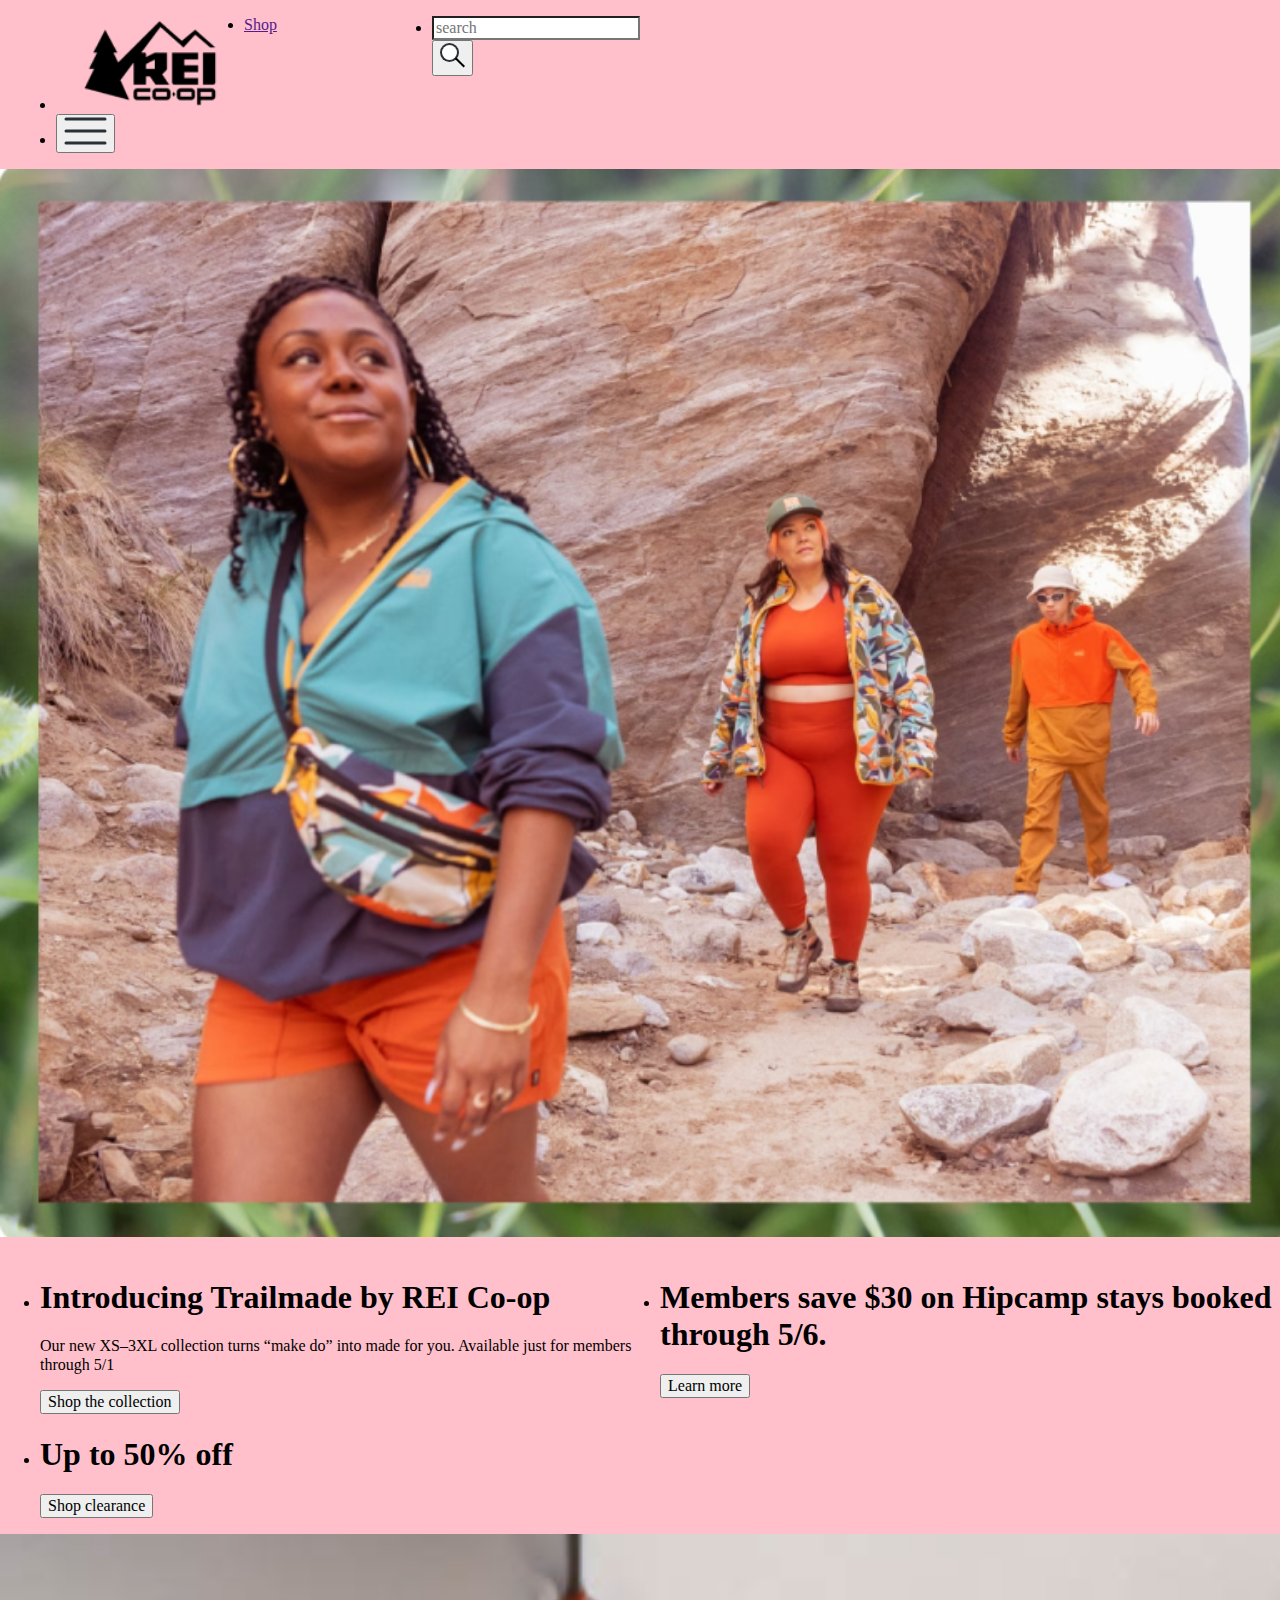
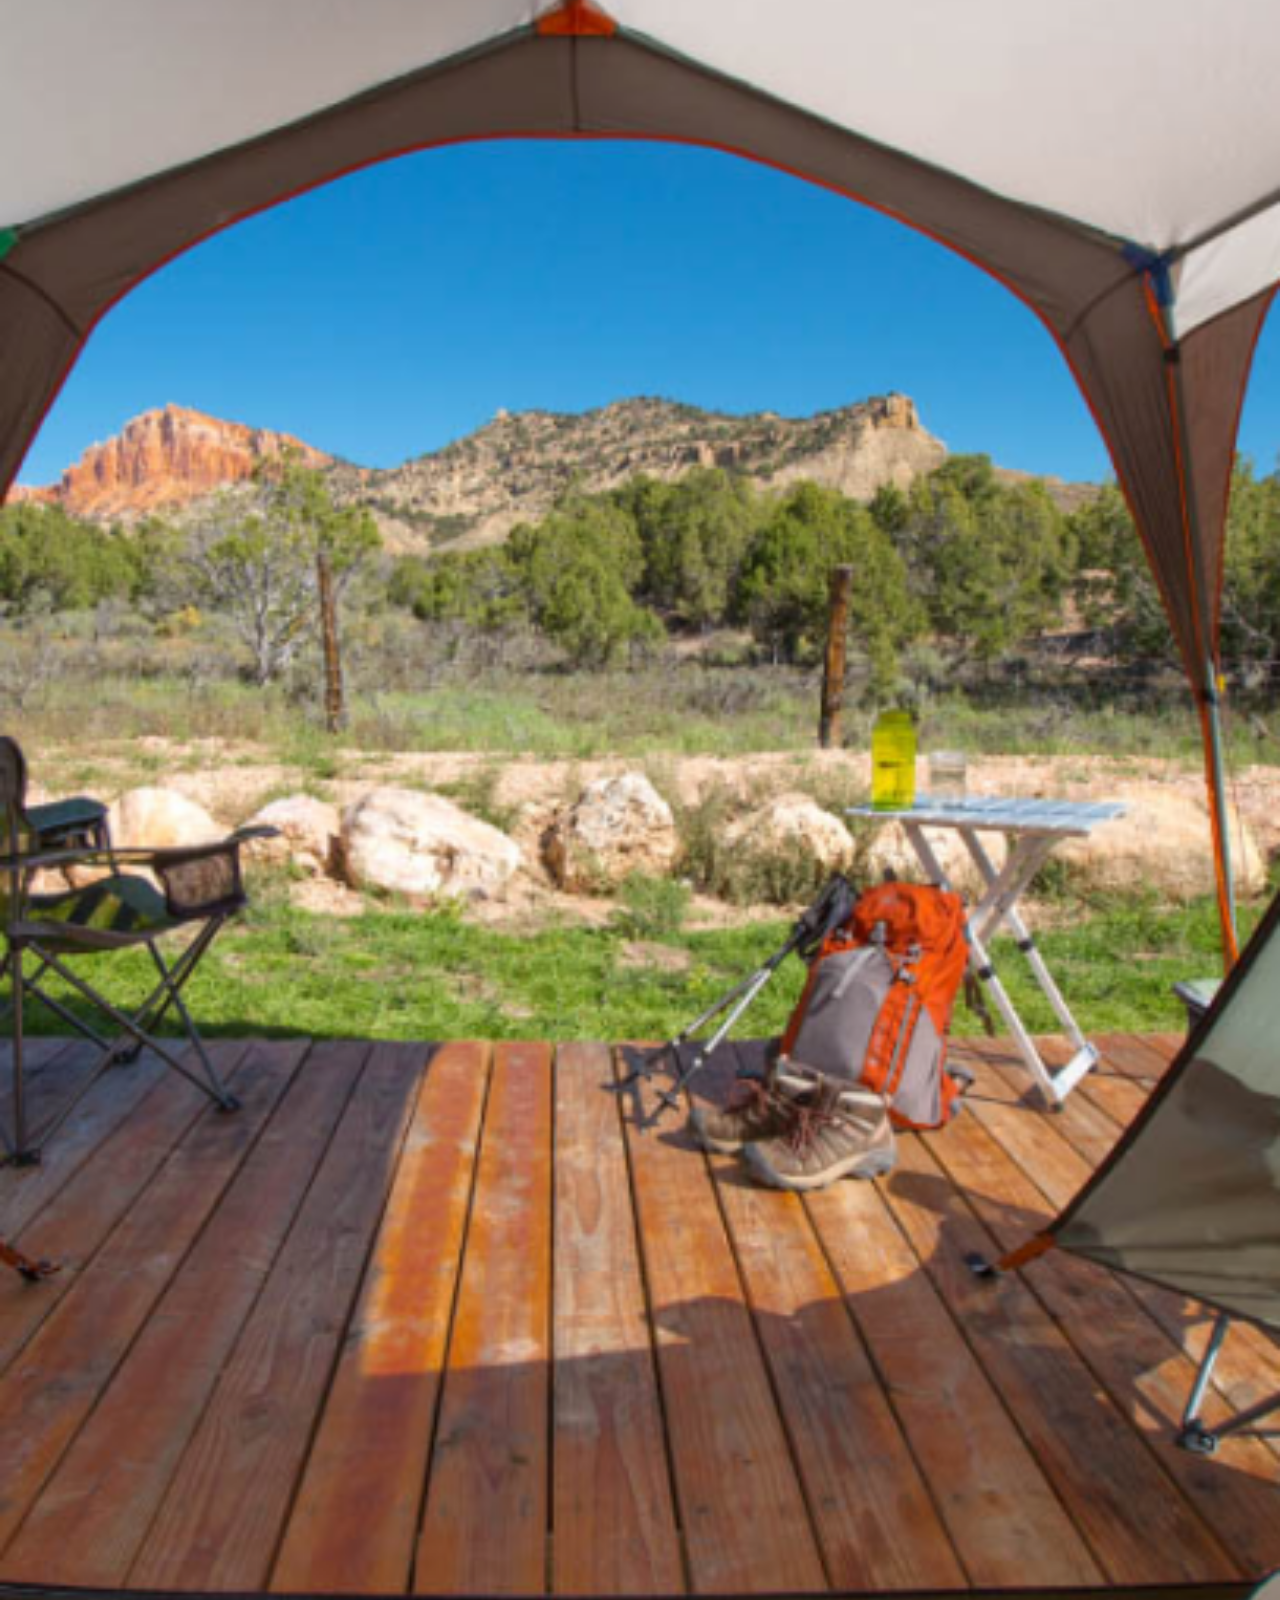
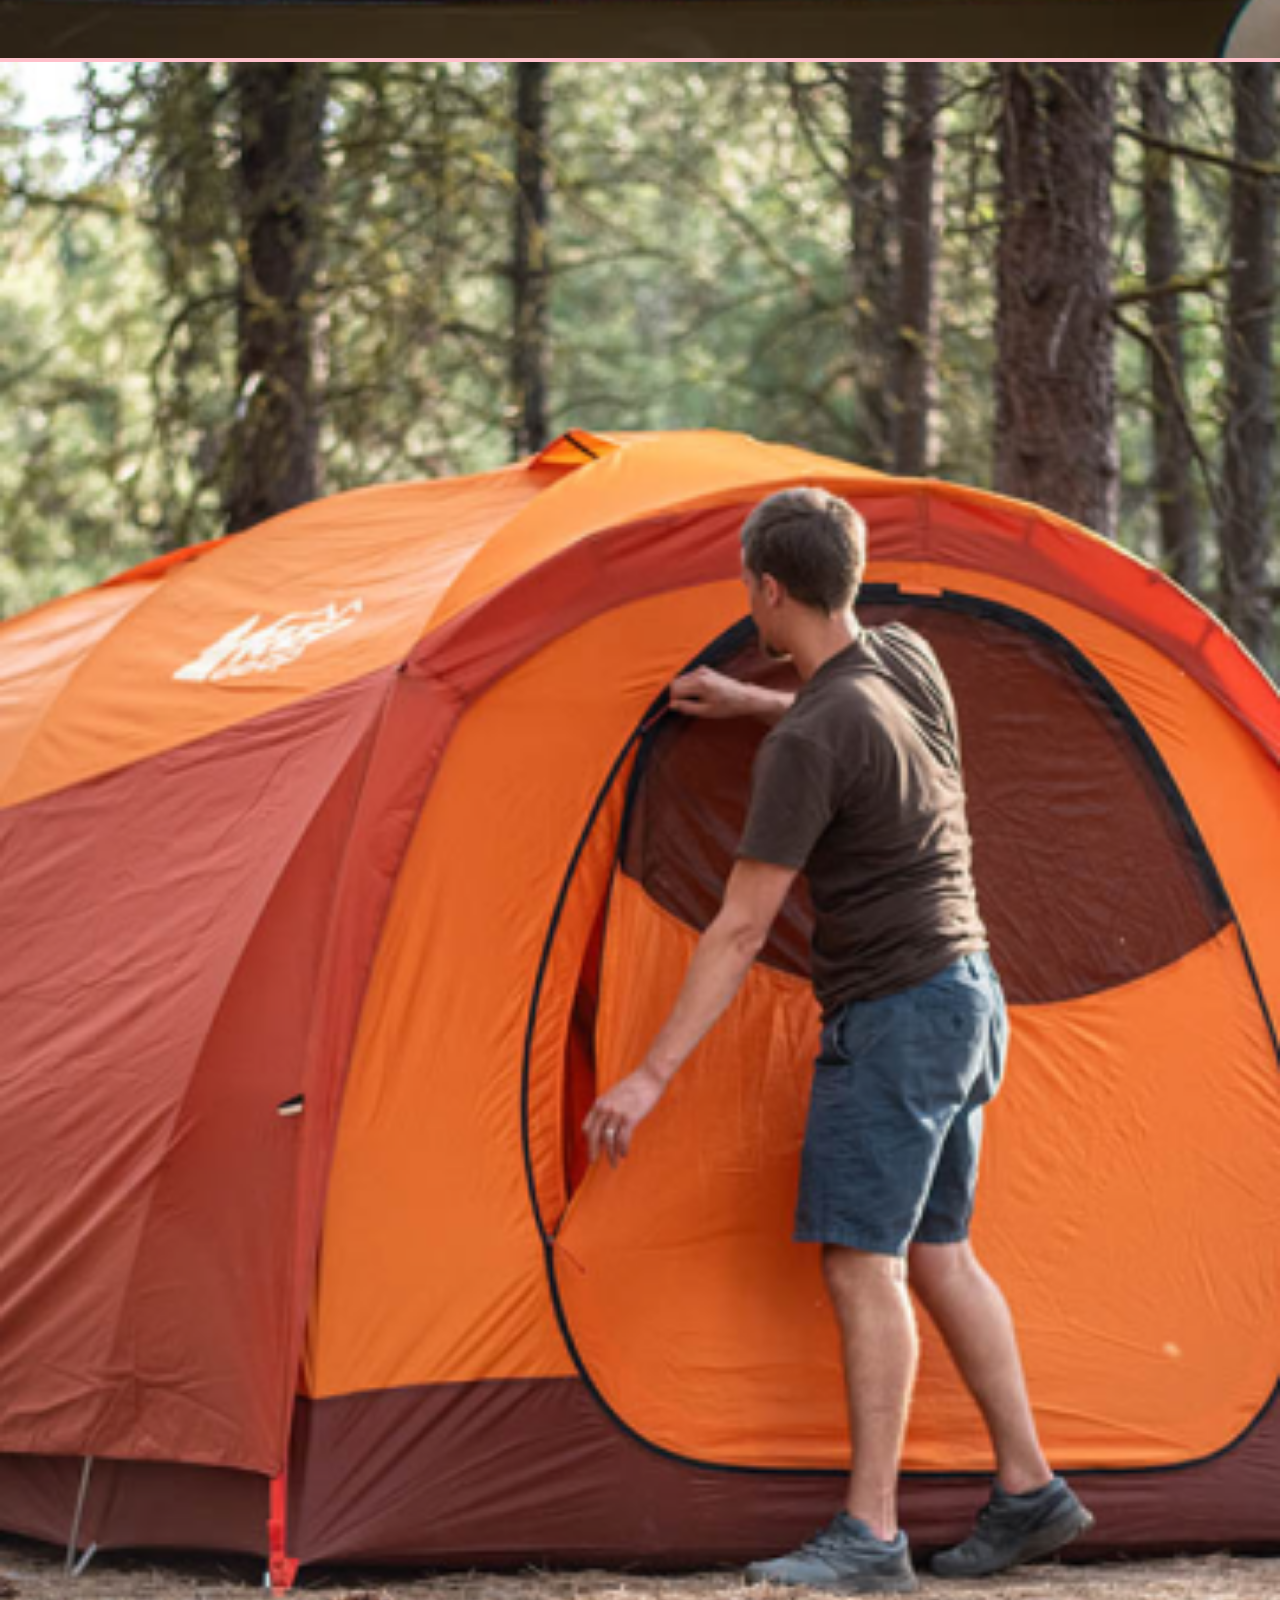
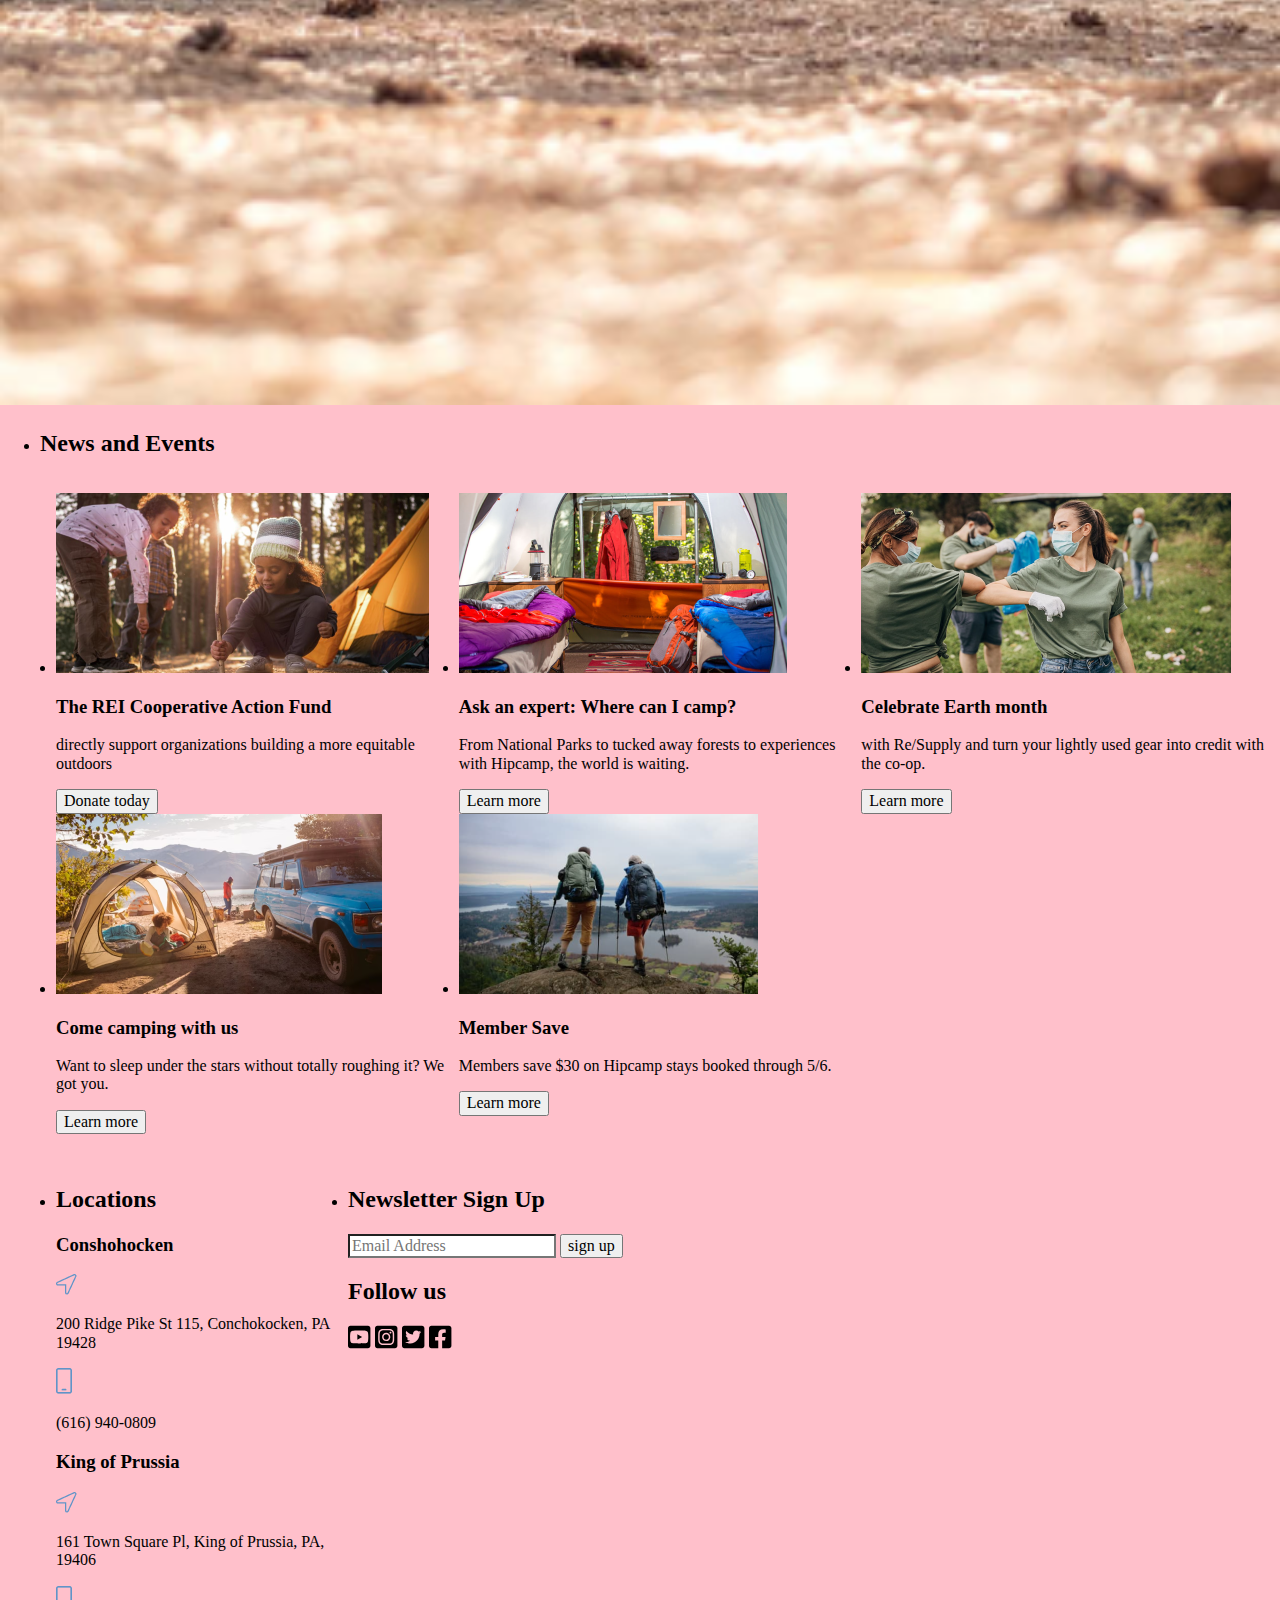
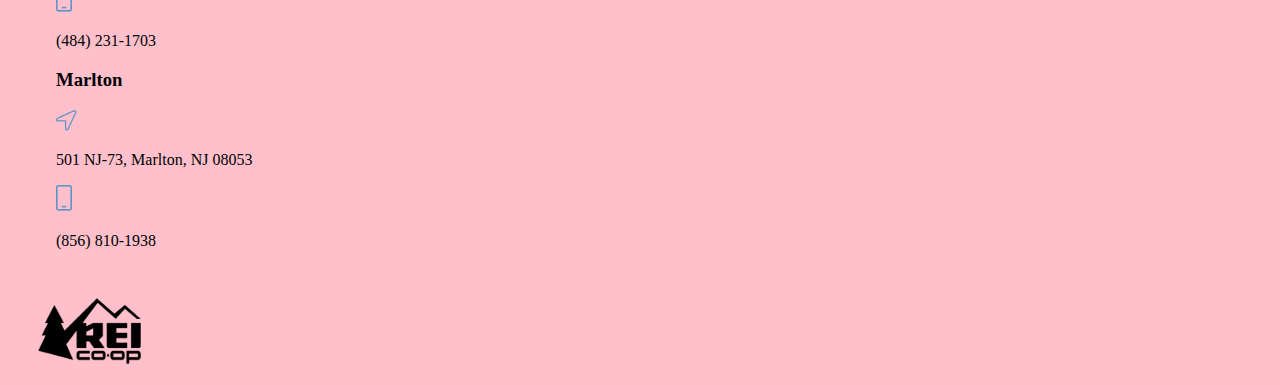
==== deploy/index.html @ c6b1ea65 "week 4" ====
<!doctype html>
<html lang="en">

  <head>
    <meta charset="UTF-8">
    <meta name="viewport" content="width=device-width, initial-scale=1.0">
    <meta http-equiv="X-UA-Compatible" content="ie=edge">
    <link rel="stylesheet" href="css/styles.css?ckcachebust=704600940">
    <title>REI</title>
  </head>

  <!--shop-->

  <body>
    <header class="shop container">
       <div class="content">
         <ul>
            <li>
              <img class="large-images" src="img/reilogo.png" alt="headerlogo">
            </li>
            <li>
              <a href=>Shop</a>
            </li>
            <li>
              <form action="#">
                <input type="text" placeholder="search">
                <button> <img src="img/search.svg" alt="reipic1"> </button>
              </form>
            </li>
            <li>
              <button><img class src="img/more.svg" alt="more"></button>
            </li>
          </ul>
        </div>
    </header>
    <!--image1-->
    <section>
      <div class="large-images">
       <img class="large-images" src="img/reipic1.png" alt="reipic1">
      </div>
    </section>
  </body>
 <!--Introducing-->

    <section class="introducing container">
      <div class="content">
        <ul>
          <li>
            <h1>Introducing Trailmade by REI Co-op</h1>
            <p>Our new XS–3XL collection turns “make do” into made for you. Available just for members through 5/1</p>
            <button>Shop the collection</button>
          </li>
          <li>
            <h1>Members save $30 on Hipcamp stays booked through 5/6.</h1>
            <button>Learn more</button>
          </li>
          <li>
            <h1>Up to 50% off</h1>
            <button>Shop clearance</button>
         </li>
        </ul>
      </div>
    </section>

    <section>
      <div>
        <img class="large-images" src="img/reipic2.png" alt="reipic2">
        <img class ="large-images" src="img/reipic3.png" alt="reipic3">
      </div>
    </section>

    <section>
        <ul>
          <li>
            <div>
              <h2>News and Events</h2>
            </div>
          </li>
        </ul>
    </section>
  </body>

<!--News and Events-->

<section class="news container">
  <div class="content">
      <ul>
        <li>
          <div>
            <img src="img/reipic5.png" alt="reipic5">
            <h3>The REI Cooperative Action Fund</h3>
            <p>directly support organizations building a more equitable outdoors</p>
            <button>Donate today</button>
          </div>
        </li>
        <li>
          <div>
            <img src="img/reipic6.png" alt="reipic6">
            <h3>Ask an expert: Where can I camp?</h3>
            <p>From National Parks to tucked away forests to experiences with Hipcamp, the world is waiting.</p>
           <button>Learn more</button>
          </div>
        </li>
        <li>
          <div>
            <img src="img/reipic7.png" alt="reipic7">
            <h3>Celebrate Earth month</h3>
            <p>with Re/Supply and turn your lightly used gear into credit with the co-op.</p>
            <button>Learn more</button>
         </div>
        </li>
        <li>
          <div>
           <img src="img/reipic8.png" alt="reipic8">
            <h3>Come camping with us</h3>
            <p>Want to sleep under the stars without totally roughing it? We got you.</p>
           <button>Learn more</button>
          </div>
        </li>
        <li>
          <div>
           <img src="img/reipic9.png" alt="reipic9">
            <h3>Member Save</h3>
            <p>Members save $30 on Hipcamp stays booked through 5/6.</p>
            <button>Learn more</button>
         </div>
        </li>
      </ul>
   </div>
</section>

<!--locations-->

<footer class="location container">
  <div class="content">
    <ul>
      <li>
        <h2>Locations</h2>
        <h3>Conshohocken</h3>
        <img src="img/arrow.png" alt="arrow">
        <p>200 Ridge Pike St 115, Conchokocken, PA 19428</p>
        <img src="img/phone.png" alt="phone">
        <p>(616) 940-0809</p>
        <h3>King of Prussia</h3>
        <img src="img/arrow.png" alt="arrow">
        <p>161 Town Square Pl, King of Prussia, PA, 19406</p>
       <img src="img/phone.png" alt="phone">
        <p>(484) 231-1703</p>
        <h3>Marlton</h3>
        <img src="img/arrow.png" alt="arrow">
        <p>501 NJ-73, Marlton, NJ 08053</p>
        <img src="img/phone.png" alt="phone">
        <p>(856) 810-1938</p>
      </li>
      <li>
       <h2>Newsletter Sign Up</h2>
        <form action="#"> 
        <input type="text" placeholder="Email Address">
        <button>sign up</button>
        <h2>Follow us</h2>
        <img src="img/youtube.svg" alt="youtube">
        <img src="img/insta.svg" alt="insta">
        <img src="img/twitter.svg" alt="twitter">
        <img src="img/facebook.svg" alt="facebook">
      </li>
    </ul>
  </div>
</footer>
<section class="container">
 <div class="content">
   <img src="img/reifooterlogo.svg" alt="reilogofooter">
  </div>
</section>
<section>
    <script src="js/scripts-min.js?ckcachebust=704600940"></script>
</section>
---- deploy/css/styles.css ----
/* =============
    Mixins
============= */
/* ---------------- Font Sizing ---------------- */
html {
  font-size: 100%;
}

/* ---------------- Media Queries ---------------- */
/* =============
    Variables
============= */
/*! normalize.css v8.0.1 | MIT License | github.com/necolas/normalize.css */
/* Document
   ========================================================================== */
/**
 * 1. Correct the line height in all browsers.
 * 2. Prevent adjustments of font size after orientation changes in iOS.
 */
html {
  line-height: 1.15; /* 1 */
  -webkit-text-size-adjust: 100%; /* 2 */
}

/* Sections
   ========================================================================== */
/**
 * Remove the margin in all browsers.
 */
body {
  margin: 0;
}

/**
 * Render the `main` element consistently in IE.
 */
main {
  display: block;
}

/**
 * Correct the font size and margin on `h1` elements within `section` and
 * `article` contexts in Chrome, Firefox, and Safari.
 */
h1 {
  font-size: 2em;
  margin: 0.67em 0;
}

/* Grouping content
   ========================================================================== */
/**
 * 1. Add the correct box sizing in Firefox.
 * 2. Show the overflow in Edge and IE.
 */
hr {
  box-sizing: content-box; /* 1 */
  height: 0; /* 1 */
  overflow: visible; /* 2 */
}

/**
 * 1. Correct the inheritance and scaling of font size in all browsers.
 * 2. Correct the odd `em` font sizing in all browsers.
 */
pre {
  font-family: monospace, monospace; /* 1 */
  font-size: 1em; /* 2 */
}

/* Text-level semantics
   ========================================================================== */
/**
 * Remove the gray background on active links in IE 10.
 */
a {
  background-color: transparent;
}

/**
 * 1. Remove the bottom border in Chrome 57-
 * 2. Add the correct text decoration in Chrome, Edge, IE, Opera, and Safari.
 */
abbr[title] {
  border-bottom: none; /* 1 */
  text-decoration: underline; /* 2 */
  text-decoration: underline dotted; /* 2 */
}

/**
 * Add the correct font weight in Chrome, Edge, and Safari.
 */
b,
strong {
  font-weight: bolder;
}

/**
 * 1. Correct the inheritance and scaling of font size in all browsers.
 * 2. Correct the odd `em` font sizing in all browsers.
 */
code,
kbd,
samp {
  font-family: monospace, monospace; /* 1 */
  font-size: 1em; /* 2 */
}

/**
 * Add the correct font size in all browsers.
 */
small {
  font-size: 80%;
}

/**
 * Prevent `sub` and `sup` elements from affecting the line height in
 * all browsers.
 */
sub,
sup {
  font-size: 75%;
  line-height: 0;
  position: relative;
  vertical-align: baseline;
}

sub {
  bottom: -0.25em;
}

sup {
  top: -0.5em;
}

/* Embedded content
   ========================================================================== */
/**
 * Remove the border on images inside links in IE 10.
 */
img {
  border-style: none;
}

/* Forms
   ========================================================================== */
/**
 * 1. Change the font styles in all browsers.
 * 2. Remove the margin in Firefox and Safari.
 */
button,
input,
optgroup,
select,
textarea {
  font-family: inherit; /* 1 */
  font-size: 100%; /* 1 */
  line-height: 1.15; /* 1 */
  margin: 0; /* 2 */
}

/**
 * Show the overflow in IE.
 * 1. Show the overflow in Edge.
 */
button,
input { /* 1 */
  overflow: visible;
}

/**
 * Remove the inheritance of text transform in Edge, Firefox, and IE.
 * 1. Remove the inheritance of text transform in Firefox.
 */
button,
select { /* 1 */
  text-transform: none;
}

/**
 * Correct the inability to style clickable types in iOS and Safari.
 */
button,
[type=button],
[type=reset],
[type=submit] {
  -webkit-appearance: button;
}

/**
 * Remove the inner border and padding in Firefox.
 */
button::-moz-focus-inner,
[type=button]::-moz-focus-inner,
[type=reset]::-moz-focus-inner,
[type=submit]::-moz-focus-inner {
  border-style: none;
  padding: 0;
}

/**
 * Restore the focus styles unset by the previous rule.
 */
button:-moz-focusring,
[type=button]:-moz-focusring,
[type=reset]:-moz-focusring,
[type=submit]:-moz-focusring {
  outline: 1px dotted ButtonText;
}

/**
 * Correct the padding in Firefox.
 */
fieldset {
  padding: 0.35em 0.75em 0.625em;
}

/**
 * 1. Correct the text wrapping in Edge and IE.
 * 2. Correct the color inheritance from `fieldset` elements in IE.
 * 3. Remove the padding so developers are not caught out when they zero out
 *    `fieldset` elements in all browsers.
 */
legend {
  box-sizing: border-box; /* 1 */
  color: inherit; /* 2 */
  display: table; /* 1 */
  max-width: 100%; /* 1 */
  padding: 0; /* 3 */
  white-space: normal; /* 1 */
}

/**
 * Add the correct vertical alignment in Chrome, Firefox, and Opera.
 */
progress {
  vertical-align: baseline;
}

/**
 * Remove the default vertical scrollbar in IE 10+.
 */
textarea {
  overflow: auto;
}

/**
 * 1. Add the correct box sizing in IE 10.
 * 2. Remove the padding in IE 10.
 */
[type=checkbox],
[type=radio] {
  box-sizing: border-box; /* 1 */
  padding: 0; /* 2 */
}

/**
 * Correct the cursor style of increment and decrement buttons in Chrome.
 */
[type=number]::-webkit-inner-spin-button,
[type=number]::-webkit-outer-spin-button {
  height: auto;
}

/**
 * 1. Correct the odd appearance in Chrome and Safari.
 * 2. Correct the outline style in Safari.
 */
[type=search] {
  -webkit-appearance: textfield; /* 1 */
  outline-offset: -2px; /* 2 */
}

/**
 * Remove the inner padding in Chrome and Safari on macOS.
 */
[type=search]::-webkit-search-decoration {
  -webkit-appearance: none;
}

/**
 * 1. Correct the inability to style clickable types in iOS and Safari.
 * 2. Change font properties to `inherit` in Safari.
 */
::-webkit-file-upload-button {
  -webkit-appearance: button; /* 1 */
  font: inherit; /* 2 */
}

/* Interactive
   ========================================================================== */
/*
 * Add the correct display in Edge, IE 10+, and Firefox.
 */
details {
  display: block;
}

/*
 * Add the correct display in all browsers.
 */
summary {
  display: list-item;
}

/* Misc
   ========================================================================== */
/**
 * Add the correct display in IE 10+.
 */
template {
  display: none;
}

/**
 * Add the correct display in IE 10.
 */
[hidden] {
  display: none;
}

/* =============
    Base
============= */
.large-images {
  width: 100%;
}

.container {
  display: grid;
  grid-template-columns: 16px auto 16px;
  grid-template-areas: ". content .";
}

.content {
  grid-area: content;
}

body {
  background-color: aqua;
}
@media (min-width: 768px) {
  body {
    background-color: greenyellow;
  }
}

@media (min-width: 576px) {
  body {
    background-color: lime;
  }
}
@media (min-width: 992px) {
  body {
    background-color: orange;
  }
}
@media (min-width: 1200px) {
  body {
    background-color: pink;
  }
}
/* =============
    Typography
============= */
/* =============
    Buttons
============= */
/* =============
    Forms
============= */
[type=text], [type=password], [type=date], [type=datetime], [type=datetime-local], [type=month], [type=week], [type=email], [type=number], [type=search], [type=tel], [type=time], [type=url], [type=color], textarea {
  box-shadow: none;
}

[type=text]:focus, [type=password]:focus, [type=date]:focus, [type=datetime]:focus, [type=datetime-local]:focus, [type=month]:focus, [type=week]:focus, [type=email]:focus, [type=number]:focus, [type=search]:focus, [type=tel]:focus, [type=time]:focus, [type=url]:focus, [type=color]:focus, textarea:focus {
  box-shadow: none;
}

input[type=text],
input[type=email],
input[type=password],
textarea {
  -webkit-appearance: none;
}

/* =============
    Navigation
============= */
/* =============
    Header
============= */
header .content {
  display: grid;
  grid-template-columns: 1fr 1fr;
}

/* =============
    Footer
============= */
footer .content {
  display: grid;
  grid-template-columns: 1fr 1fr;
  grid-template-areas: 1fr;
}
@media (min-width: 768px) {
  footer .content {
    grid-template-columns: 1fr 1fr;
  }
}
footer .content .arrow {
  grid-area: arrow;
}
footer .content .phone {
  grid-area: phone;
}
footer .content .arrow2 {
  grid-area: arrow2;
}
footer .content .phone2 {
  grid-area: phone2;
}
footer .content .arrow3 {
  grid-area: arrow3;
}
footer .content .phone3 {
  grid-area: phone3;
}

/* =============
    Typography
============= */
@media (min-width: 768px) {
  .location ul {
    display: grid;
    grid-template-columns: 1fr 1fr;
  }
}

/* =============
    Typography
============= */
@media (min-width: 768px) {
  .news.container ul {
    display: grid;
    grid-template-columns: 1fr 1fr;
  }
}
@media (min-width: 992px) {
  .news.container ul {
    display: grid;
    grid-template-columns: 1fr 1fr 1fr;
  }
}

/* =============
    Base
============= */
.large-images {
  width: 100%;
}

.container {
  display: grid;
  grid-template-columns: 16px auto 16px;
  grid-template-areas: ". content .";
}

.content {
  grid-area: content;
}

@media (min-width: 576px) {
  .shop.container ul {
    display: grid;
    grid-template-columns: 1fr 1fr 1fr;
  }
}
@media (min-width: 768px) {
  .shop.container ul {
    display: grid;
    grid-template-columns: 1fr 1fr 1fr;
  }
}
@media (min-width: 992px) {
  .shop.container ul {
    display: grid;
    grid-template-columns: 1fr 1fr 1fr;
  }
}

/* =============
    Typography
============= */
@media (min-width: 768px) {
  .introducing.container ul {
    display: grid;
    grid-template-columns: 1fr 1fr;
  }
}
@media (min-width: 768px) {
  .introducing.container {
    display: grid;
    grid-template-columns: 10% auto 10%;
    grid-template-areas: ". content .";
  }
}
@media (min-width: 1200px) {
  .introducing.container {
    grid-template-columns: repeat(6, 1fr);
    grid-template-areas: "p1 p1 p1 p2 p2 p3";
  }
}
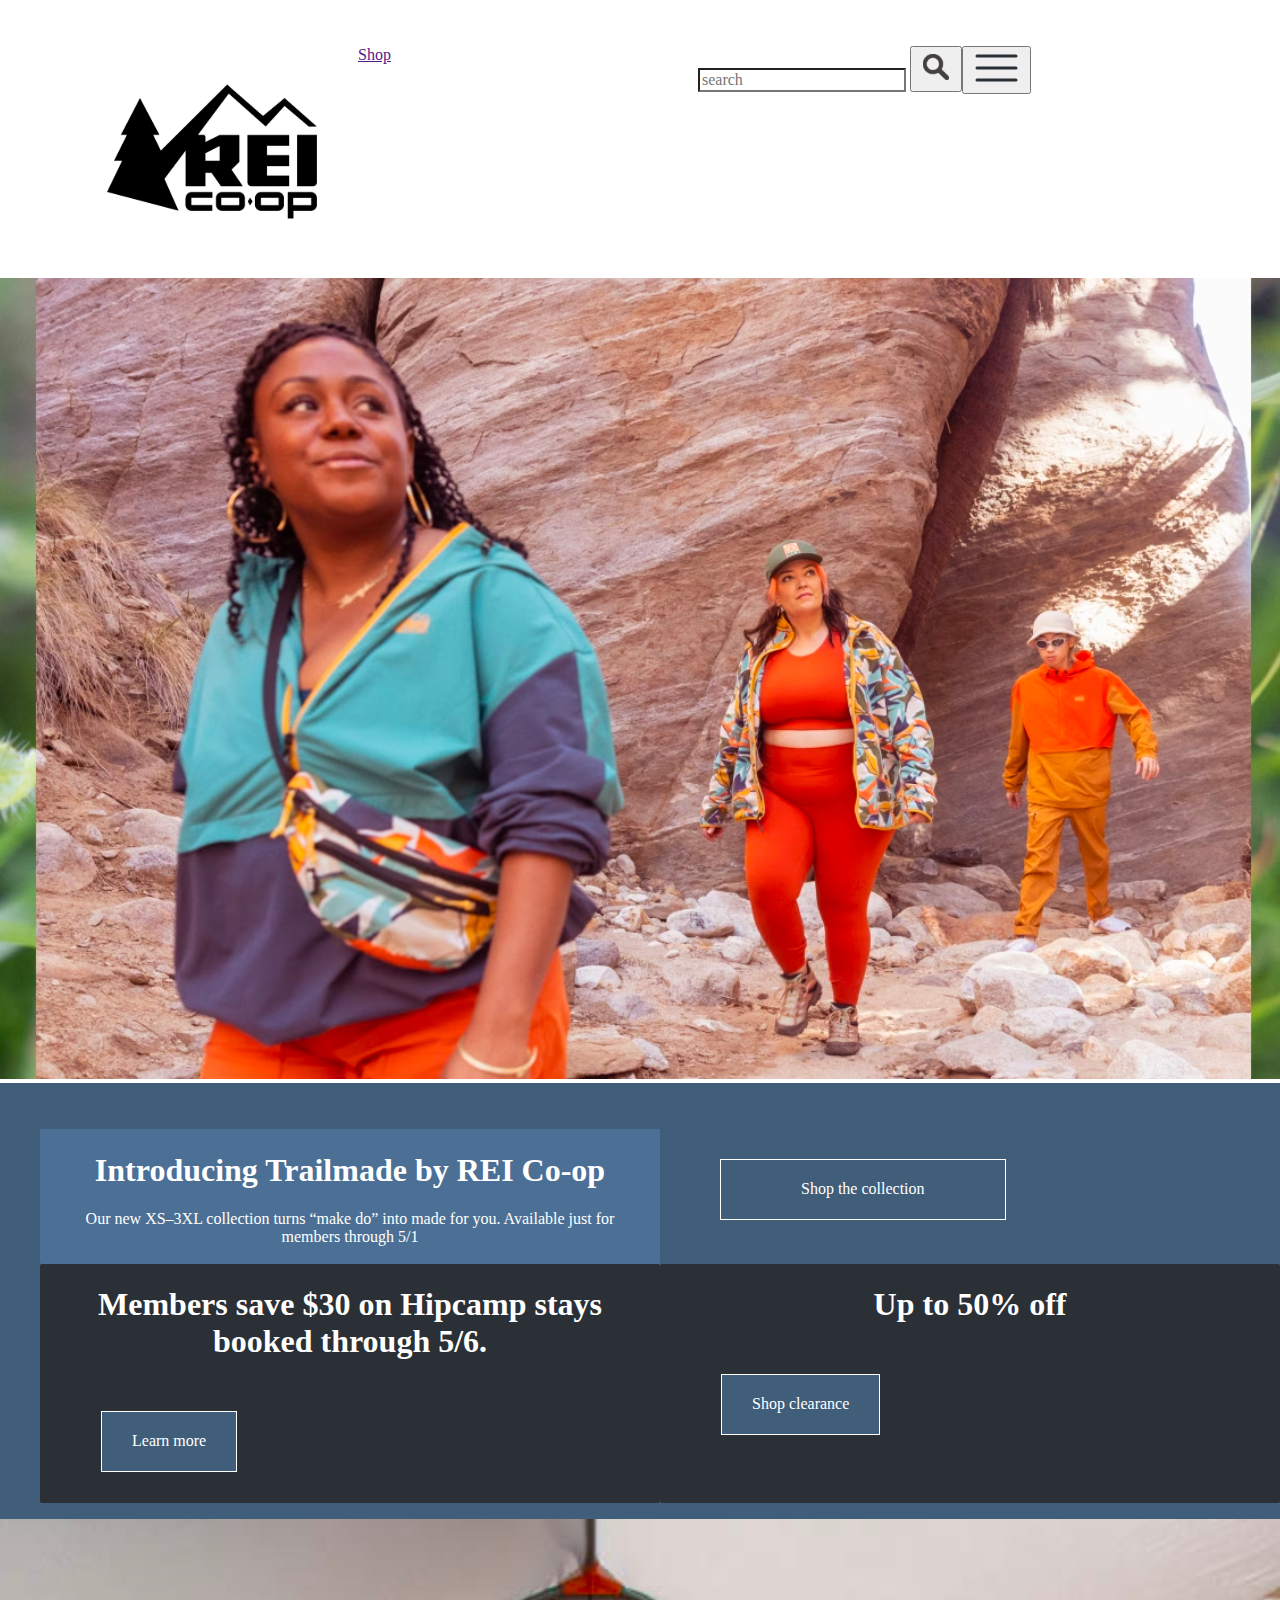
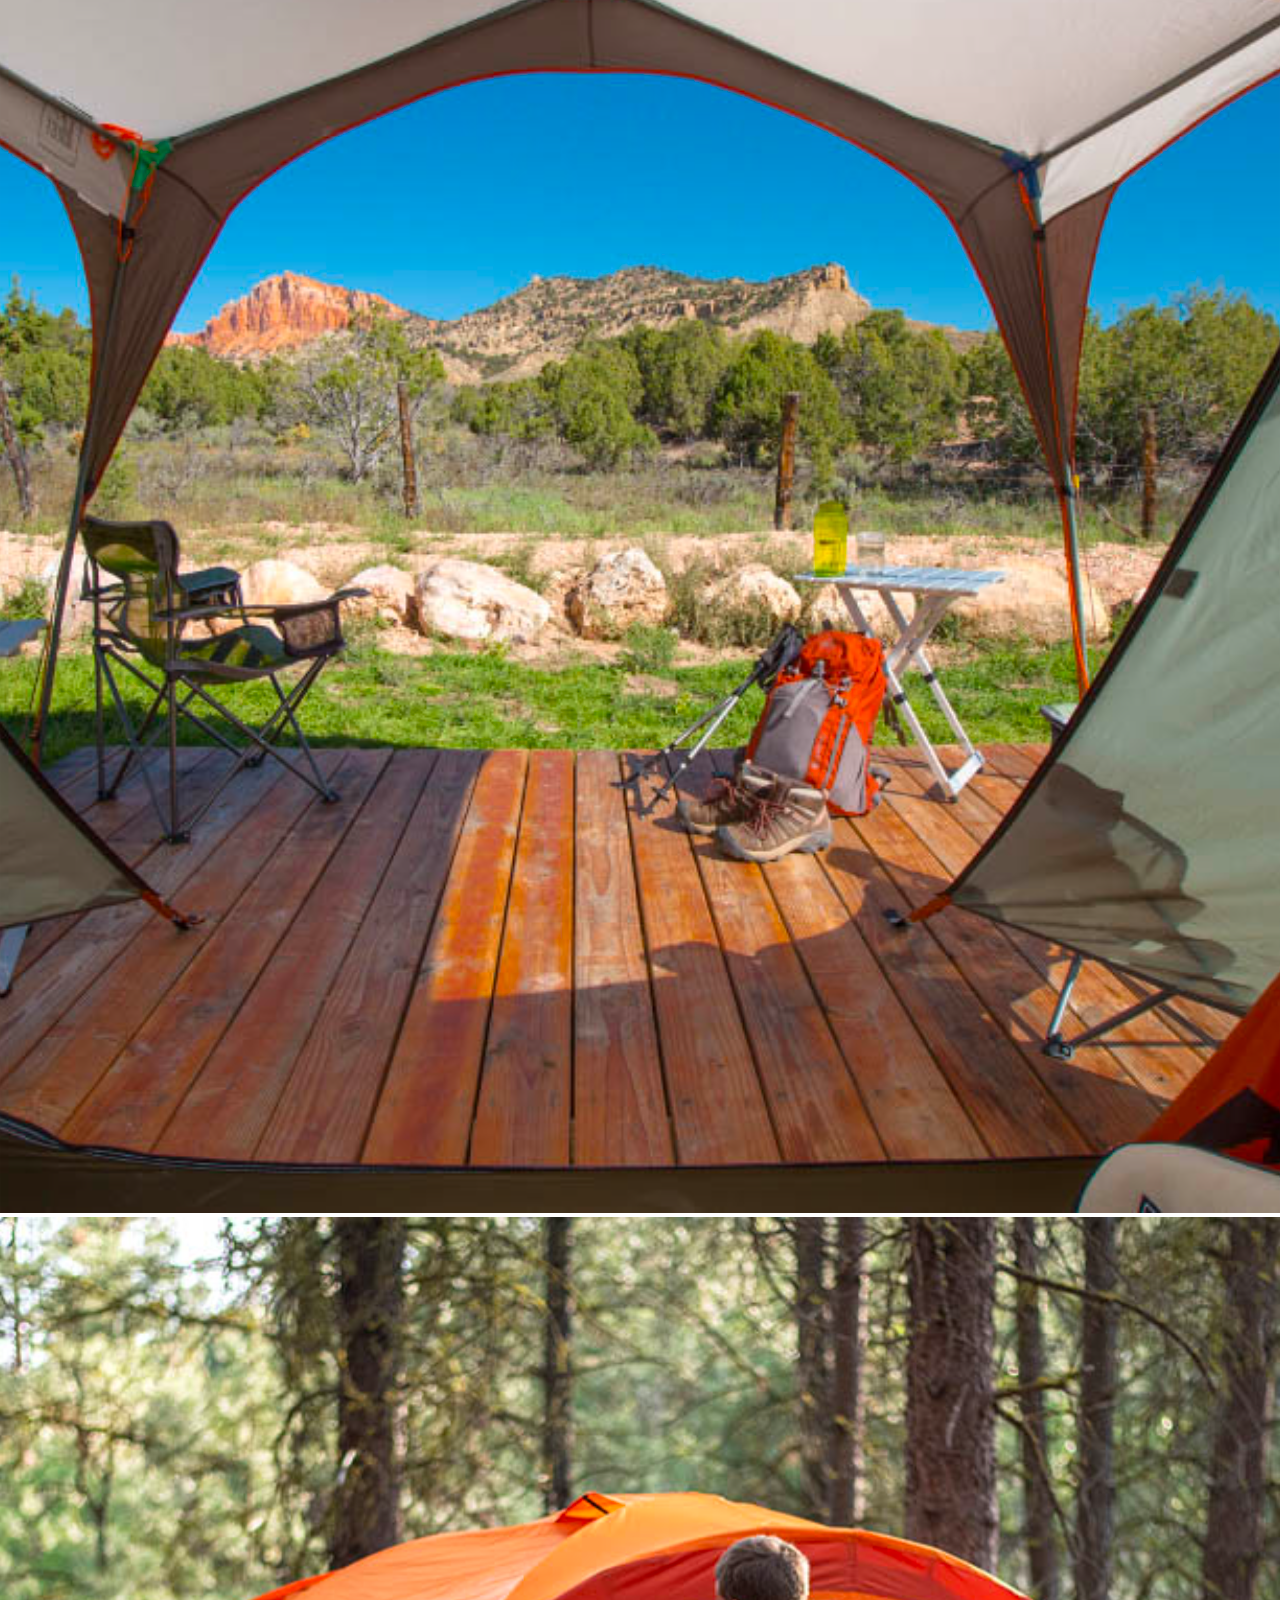
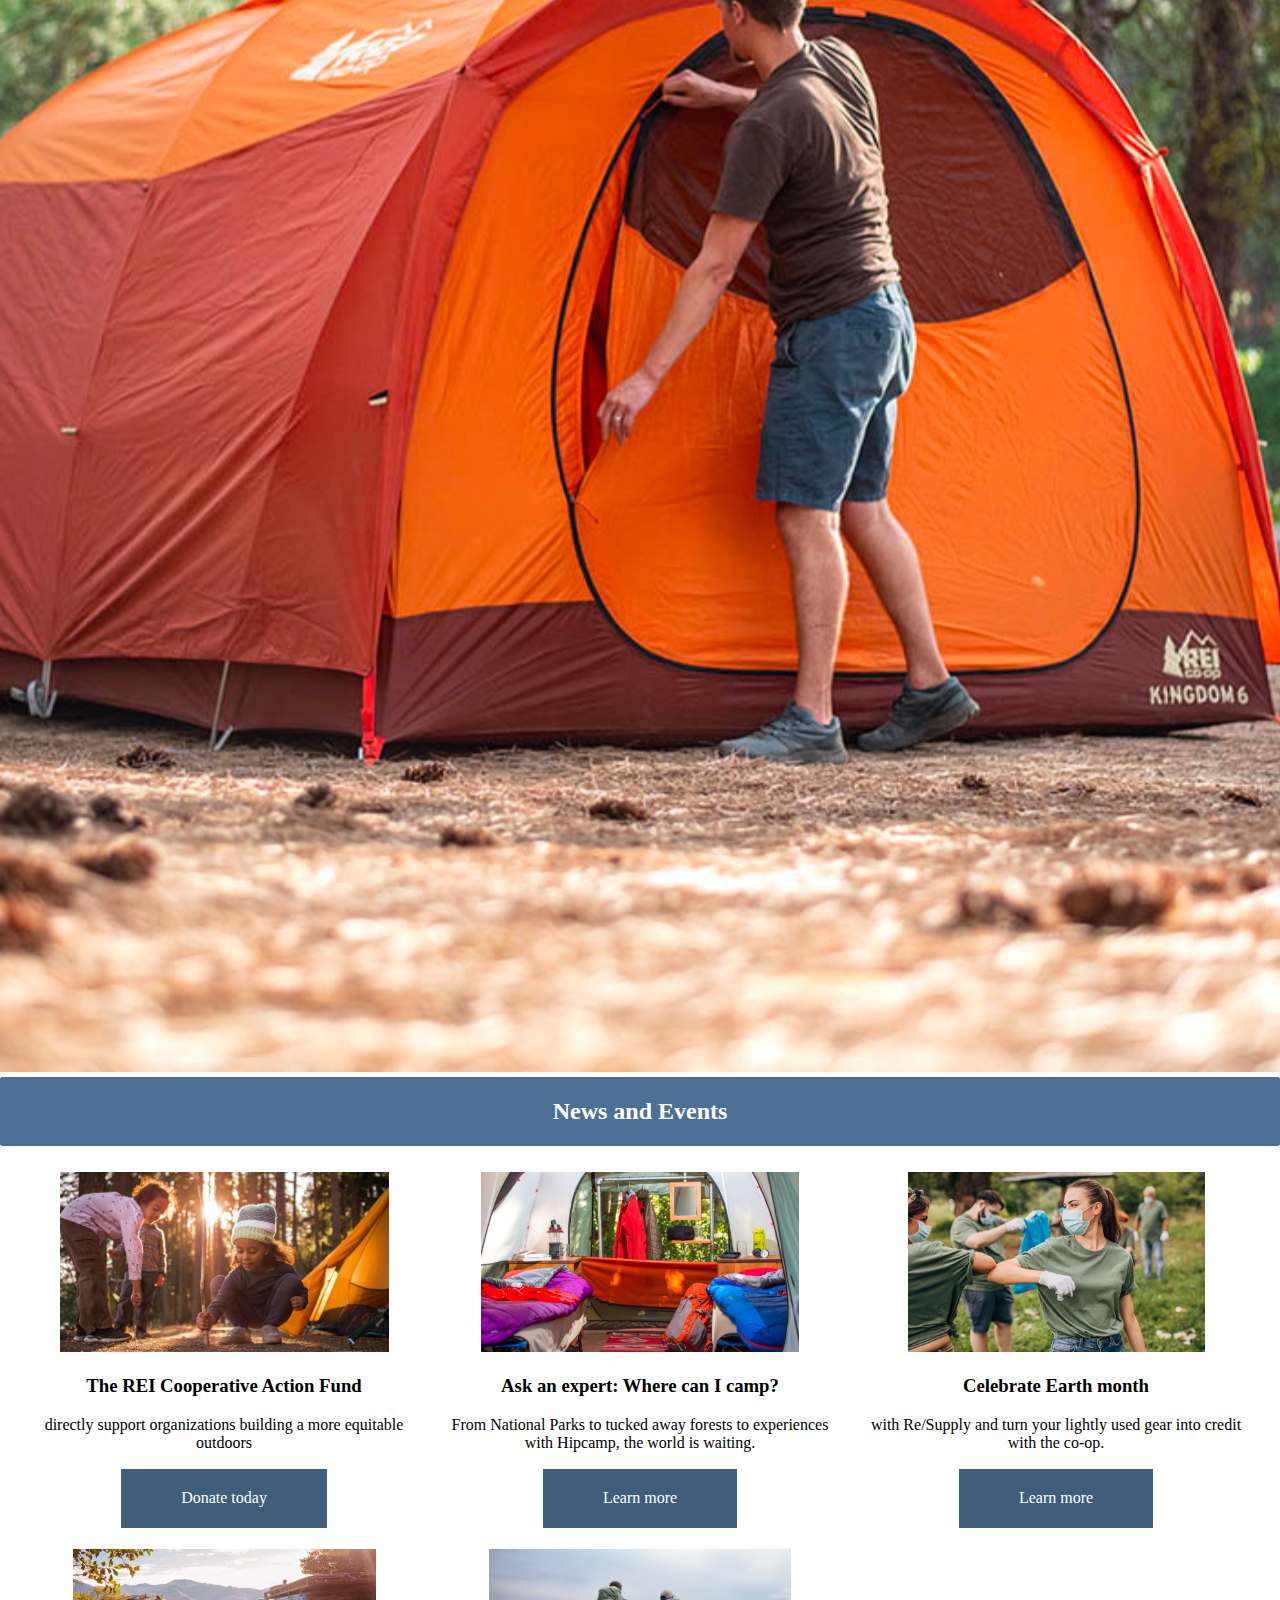
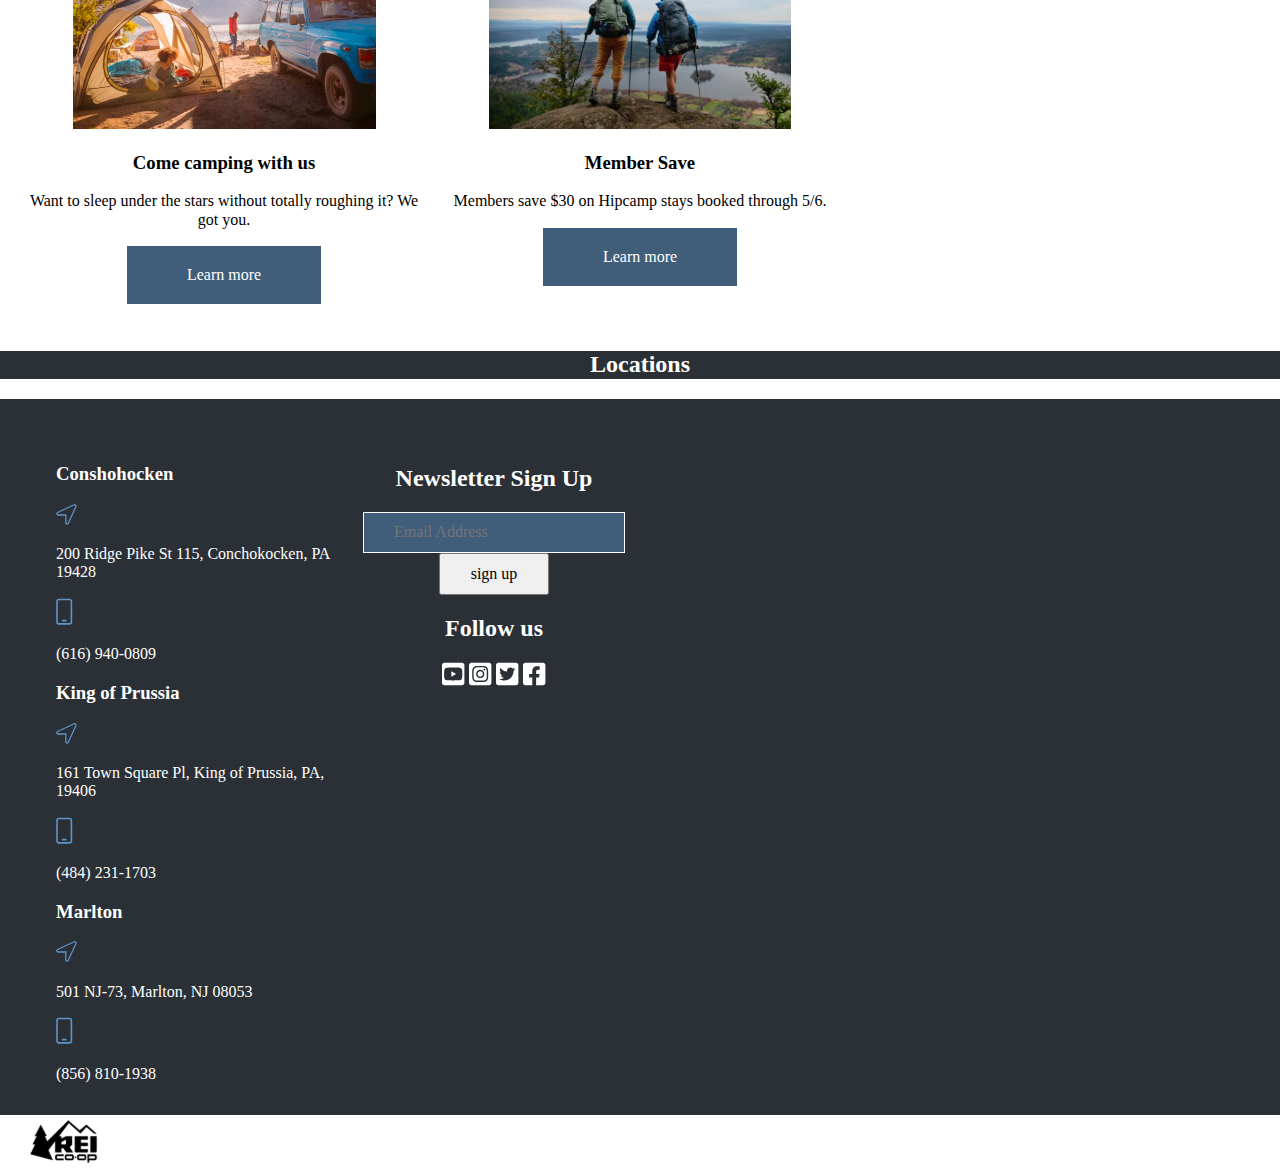
==== commit fd628f04: "Week 5" ====
--- a/deploy/index.html
+++ b/deploy/index.html
@@ -5,18 +5,16 @@
     <meta charset="UTF-8">
     <meta name="viewport" content="width=device-width, initial-scale=1.0">
     <meta http-equiv="X-UA-Compatible" content="ie=edge">
-    <link rel="stylesheet" href="css/styles.css?ckcachebust=704600940">
-    <title>REI</title>
+    <link rel="stylesheet" href="css/styles.css?ckcachebust=705187350">
+    <title>Starting Template</title>
   </head>
 
-  <!--shop-->
-
   <body>
-    <header class="shop container">
+    <header class="shop container button-light">
        <div class="content">
          <ul>
             <li>
-              <img class="large-images" src="img/reilogo.png" alt="headerlogo">
+              <img class="large-images" src="img/reilogoheader.svg" alt="headerlogo">
             </li>
             <li>
               <a href=>Shop</a>
@@ -36,25 +34,29 @@
     <!--image1-->
     <section>
       <div class="large-images">
-       <img class="large-images" src="img/reipic1.png" alt="reipic1">
+       <img class="large-images" src="img/image1.svg" alt="reipic1">
       </div>
     </section>
   </body>
+
  <!--Introducing-->
 
-    <section class="introducing container">
+  <body>
+    <section class="introducing container outline-spacing content-spacing">
       <div class="content">
         <ul>
-          <li>
+          <li class="Introducing content-spacing outline-spacing outline">
             <h1>Introducing Trailmade by REI Co-op</h1>
             <p>Our new XS–3XL collection turns “make do” into made for you. Available just for members through 5/1</p>
+          </li>
+          <li>
             <button>Shop the collection</button>
           </li>
-          <li>
+          <li class="content-spacing outline-spacing dark-outline">
             <h1>Members save $30 on Hipcamp stays booked through 5/6.</h1>
             <button>Learn more</button>
           </li>
-          <li>
+          <li class="content-spacing outline-spacing dark-outline">
             <h1>Up to 50% off</h1>
             <button>Shop clearance</button>
          </li>
@@ -62,115 +64,115 @@
       </div>
     </section>
 
-    <section>
+    <section class="content-spacing">
       <div>
-        <img class="large-images" src="img/reipic2.png" alt="reipic2">
-        <img class ="large-images" src="img/reipic3.png" alt="reipic3">
+        <img class="large-images" src="img/image2.svg" alt="reipic2">
+        <img class ="large-images" src="img/image3.svg" alt="reipic3">
       </div>
     </section>
 
-    <section>
-        <ul>
-          <li>
-            <div>
-              <h2>News and Events</h2>
-            </div>
-          </li>
-        </ul>
-    </section>
-  </body>
-
 <!--News and Events-->
 
-<section class="news container">
-  <div class="content">
+<div class="content center-align outline">
+  <h2>News and Events</h2>
+</div>
+</body>
+  <section class="news container"> 
+    <div class="content">
       <ul>
         <li>
-          <div>
-            <img src="img/reipic5.png" alt="reipic5">
+          <div class="content-spacing">
+            <img src="img/image4.svg" alt="reipic4">
             <h3>The REI Cooperative Action Fund</h3>
             <p>directly support organizations building a more equitable outdoors</p>
             <button>Donate today</button>
           </div>
         </li>
         <li>
-          <div>
-            <img src="img/reipic6.png" alt="reipic6">
+          <div class="content-spacing">
+            <img src="img/image5.svg" alt="reipic5">
             <h3>Ask an expert: Where can I camp?</h3>
             <p>From National Parks to tucked away forests to experiences with Hipcamp, the world is waiting.</p>
            <button>Learn more</button>
           </div>
         </li>
         <li>
-          <div>
-            <img src="img/reipic7.png" alt="reipic7">
+          <div class="content-spacing">
+            <img src="img/image6.svg" alt="reipic6">
             <h3>Celebrate Earth month</h3>
             <p>with Re/Supply and turn your lightly used gear into credit with the co-op.</p>
             <button>Learn more</button>
          </div>
         </li>
         <li>
-          <div>
-           <img src="img/reipic8.png" alt="reipic8">
+          <div class="content-spacing">
+           <img src="img/image7.svg" alt="reipic7">
             <h3>Come camping with us</h3>
             <p>Want to sleep under the stars without totally roughing it? We got you.</p>
            <button>Learn more</button>
           </div>
         </li>
         <li>
-          <div>
-           <img src="img/reipic9.png" alt="reipic9">
+          <div class="content-spacing">
+           <img src="img/image8.svg" alt="reipic8">
             <h3>Member Save</h3>
             <p>Members save $30 on Hipcamp stays booked through 5/6.</p>
             <button>Learn more</button>
          </div>
         </li>
       </ul>
-   </div>
-</section>
+   </div> 
+  </section>
+<body>
 
 <!--locations-->
 
-<footer class="location container">
+<div class="location content center-align footer-color">
+  <h2>Locations</h2>
+</div>
+<footer class="location container content-spacing footer-color button-dark">
   <div class="content">
     <ul>
       <li>
-        <h2>Locations</h2>
         <h3>Conshohocken</h3>
-        <img src="img/arrow.png" alt="arrow">
+        <img src="img/arrow.svg" alt="arrow">
         <p>200 Ridge Pike St 115, Conchokocken, PA 19428</p>
-        <img src="img/phone.png" alt="phone">
+        <img src="img/phone.svg" alt="phone">
         <p>(616) 940-0809</p>
         <h3>King of Prussia</h3>
-        <img src="img/arrow.png" alt="arrow">
+        <img src="img/arrow.svg" alt="arrow">
         <p>161 Town Square Pl, King of Prussia, PA, 19406</p>
-       <img src="img/phone.png" alt="phone">
+       <img src="img/phone.svg" alt="phone">
         <p>(484) 231-1703</p>
         <h3>Marlton</h3>
-        <img src="img/arrow.png" alt="arrow">
+        <img src="img/arrow.svg" alt="arrow">
         <p>501 NJ-73, Marlton, NJ 08053</p>
-        <img src="img/phone.png" alt="phone">
+        <img src="img/phone.svg" alt="phone">
         <p>(856) 810-1938</p>
       </li>
-      <li>
-       <h2>Newsletter Sign Up</h2>
+      <li class="center-align">
+        <h2>Newsletter Sign Up</h2>
         <form action="#"> 
         <input type="text" placeholder="Email Address">
         <button>sign up</button>
         <h2>Follow us</h2>
-        <img src="img/youtube.svg" alt="youtube">
-        <img src="img/insta.svg" alt="insta">
-        <img src="img/twitter.svg" alt="twitter">
-        <img src="img/facebook.svg" alt="facebook">
+        <img src="img/youtube2.svg" alt="youtube">
+        <img src="img/insta2.svg" alt="insta">
+        <img src="img/twitter2.svg" alt="twitter">
+        <img src="img/facebook2.svg" alt="facebook">
       </li>
     </ul>
   </div>
 </footer>
 <section class="container">
  <div class="content">
-   <img src="img/reifooterlogo.svg" alt="reilogofooter">
+   <img src="img/reilogofooter.svg" alt="reilogofooter">
   </div>
 </section>
+
+
 <section>
-    <script src="js/scripts-min.js?ckcachebust=704600940"></script>
-</section>+    <script src="js/scripts-min.js?ckcachebust=705187350"></script>
+  </body>
+<section>
+</html>
--- a/deploy/css/styles.css
+++ b/deploy/css/styles.css
@@ -18,8 +18,10 @@
  * 2. Prevent adjustments of font size after orientation changes in iOS.
  */
 html {
-  line-height: 1.15; /* 1 */
-  -webkit-text-size-adjust: 100%; /* 2 */
+  line-height: 1.15;
+  /* 1 */
+  -webkit-text-size-adjust: 100%;
+  /* 2 */
 }
 
 /* Sections
@@ -54,9 +56,12 @@
  * 2. Show the overflow in Edge and IE.
  */
 hr {
-  box-sizing: content-box; /* 1 */
-  height: 0; /* 1 */
-  overflow: visible; /* 2 */
+  box-sizing: content-box;
+  /* 1 */
+  height: 0;
+  /* 1 */
+  overflow: visible;
+  /* 2 */
 }
 
 /**
@@ -64,8 +69,10 @@
  * 2. Correct the odd `em` font sizing in all browsers.
  */
 pre {
-  font-family: monospace, monospace; /* 1 */
-  font-size: 1em; /* 2 */
+  font-family: monospace, monospace;
+  /* 1 */
+  font-size: 1em;
+  /* 2 */
 }
 
 /* Text-level semantics
@@ -82,9 +89,12 @@
  * 2. Add the correct text decoration in Chrome, Edge, IE, Opera, and Safari.
  */
 abbr[title] {
-  border-bottom: none; /* 1 */
-  text-decoration: underline; /* 2 */
-  text-decoration: underline dotted; /* 2 */
+  border-bottom: none;
+  /* 1 */
+  text-decoration: underline;
+  /* 2 */
+  text-decoration: underline dotted;
+  /* 2 */
 }
 
 /**
@@ -102,8 +112,10 @@
 code,
 kbd,
 samp {
-  font-family: monospace, monospace; /* 1 */
-  font-size: 1em; /* 2 */
+  font-family: monospace, monospace;
+  /* 1 */
+  font-size: 1em;
+  /* 2 */
 }
 
 /**
@@ -153,10 +165,14 @@
 optgroup,
 select,
 textarea {
-  font-family: inherit; /* 1 */
-  font-size: 100%; /* 1 */
-  line-height: 1.15; /* 1 */
-  margin: 0; /* 2 */
+  font-family: inherit;
+  /* 1 */
+  font-size: 100%;
+  /* 1 */
+  line-height: 1.15;
+  /* 1 */
+  margin: 0;
+  /* 2 */
 }
 
 /**
@@ -164,7 +180,8 @@
  * 1. Show the overflow in Edge.
  */
 button,
-input { /* 1 */
+input {
+  /* 1 */
   overflow: visible;
 }
 
@@ -173,7 +190,8 @@
  * 1. Remove the inheritance of text transform in Firefox.
  */
 button,
-select { /* 1 */
+select {
+  /* 1 */
   text-transform: none;
 }
 
@@ -222,12 +240,18 @@
  *    `fieldset` elements in all browsers.
  */
 legend {
-  box-sizing: border-box; /* 1 */
-  color: inherit; /* 2 */
-  display: table; /* 1 */
-  max-width: 100%; /* 1 */
-  padding: 0; /* 3 */
-  white-space: normal; /* 1 */
+  box-sizing: border-box;
+  /* 1 */
+  color: inherit;
+  /* 2 */
+  display: table;
+  /* 1 */
+  max-width: 100%;
+  /* 1 */
+  padding: 0;
+  /* 3 */
+  white-space: normal;
+  /* 1 */
 }
 
 /**
@@ -250,8 +274,10 @@
  */
 [type=checkbox],
 [type=radio] {
-  box-sizing: border-box; /* 1 */
-  padding: 0; /* 2 */
+  box-sizing: border-box;
+  /* 1 */
+  padding: 0;
+  /* 2 */
 }
 
 /**
@@ -267,8 +293,10 @@
  * 2. Correct the outline style in Safari.
  */
 [type=search] {
-  -webkit-appearance: textfield; /* 1 */
-  outline-offset: -2px; /* 2 */
+  -webkit-appearance: textfield;
+  /* 1 */
+  outline-offset: -2px;
+  /* 2 */
 }
 
 /**
@@ -283,8 +311,10 @@
  * 2. Change font properties to `inherit` in Safari.
  */
 ::-webkit-file-upload-button {
-  -webkit-appearance: button; /* 1 */
-  font: inherit; /* 2 */
+  -webkit-appearance: button;
+  /* 1 */
+  font: inherit;
+  /* 2 */
 }
 
 /* Interactive
@@ -322,6 +352,8 @@
 /* =============
     Base
 ============= */
+<<<<<<< Updated upstream
+=======
 .large-images {
   width: 100%;
 }
@@ -332,34 +364,50 @@
   grid-template-areas: ". content .";
 }
 
+.dark-outline {
+  border: 1px solid #2A3036;
+  background-color: #2A3036;
+  border-radius: 2px;
+}
+
+.outline {
+  border: 1px solid #4C7095;
+  background-color: #4c7095;
+  border-radius: 2px;
+}
+.outline h2 {
+  color: #FFFFFF;
+}
+
+.button-light input button {
+  color: black;
+}
+.button-light button {
+  color: black;
+}
+
 .content {
   grid-area: content;
 }
 
-body {
-  background-color: aqua;
-}
-@media (min-width: 768px) {
-  body {
-    background-color: greenyellow;
-  }
-}
-
-@media (min-width: 576px) {
-  body {
-    background-color: lime;
-  }
-}
-@media (min-width: 992px) {
-  body {
-    background-color: orange;
-  }
-}
-@media (min-width: 1200px) {
-  body {
-    background-color: pink;
-  }
-}
+.content-spacing ul {
+  padding-top: 30px;
+}
+
+.content-spacing2 {
+  padding-right: 30px;
+  padding-left: 30px;
+}
+
+.right-align .h1, .right-align h2, .right-align p, .right-align button {
+  text-align: right;
+}
+
+.center-align {
+  text-align: center;
+}
+
+>>>>>>> Stashed changes
 /* =============
     Typography
 ============= */
@@ -390,9 +438,33 @@
 /* =============
     Header
 ============= */
+<<<<<<< Updated upstream
+/* =============
+    Footer
+============= */
+=======
 header .content {
   display: grid;
   grid-template-columns: 1fr 1fr;
+  padding: 15px 0px;
+}
+header li {
+  display: none;
+}
+@media (min-width: 768px) {
+  header li {
+    display: block;
+  }
+}
+@media (min-width: 576px) {
+  header li {
+    display: block;
+  }
+}
+@media (min-width: 992px) {
+  header li {
+    display: block;
+  }
 }
 
 /* =============
@@ -430,16 +502,54 @@
 /* =============
     Typography
 ============= */
+.location .h2, .location h3, .location p {
+  color: #FFFFFF;
+}
 @media (min-width: 768px) {
   .location ul {
     display: grid;
     grid-template-columns: 1fr 1fr;
   }
 }
+.location li {
+  display: none;
+}
+@media (min-width: 768px) {
+  .location li {
+    display: block;
+  }
+}
+@media (min-width: 576px) {
+  .location li {
+    display: block;
+  }
+}
+@media (min-width: 992px) {
+  .location li {
+    display: block;
+  }
+}
+.location input {
+  border: 1px solid white;
+  background-color: #405D7A;
+  color: white;
+  padding: 10px 30px;
+}
+.location button {
+  padding: 10px 30px;
+}
+
+.footer-color {
+  background-color: #2A3036;
+  color: #FFFFFF;
+}
 
 /* =============
     Typography
 ============= */
+.news.container ul {
+  padding-left: 0%;
+}
 @media (min-width: 768px) {
   .news.container ul {
     display: grid;
@@ -452,6 +562,40 @@
     grid-template-columns: 1fr 1fr 1fr;
   }
 }
+.news.container ul li {
+  list-style: none;
+  text-align: center;
+  padding: 10px;
+}
+.news.container li {
+  display: none;
+}
+@media (min-width: 768px) {
+  .news.container li {
+    display: block;
+  }
+}
+@media (min-width: 576px) {
+  .news.container li {
+    display: block;
+  }
+}
+@media (min-width: 992px) {
+  .news.container li {
+    display: block;
+  }
+}
+.news input {
+  border: 1px solid white;
+  background-color: #405D7A;
+  color: white;
+}
+.news button {
+  border: 1px solid white;
+  background-color: #405D7A;
+  color: white;
+  padding: 20px 60px;
+}
 
 /* =============
     Base
@@ -470,29 +614,52 @@
   grid-area: content;
 }
 
+.shop {
+  padding-top: 30px;
+}
+.shop.container form {
+  text-align: right;
+}
 @media (min-width: 576px) {
   .shop.container ul {
     display: grid;
-    grid-template-columns: 1fr 1fr 1fr;
+    grid-template-columns: 1fr 1fr 1fr 1fr;
   }
 }
 @media (min-width: 768px) {
   .shop.container ul {
     display: grid;
-    grid-template-columns: 1fr 1fr 1fr;
+    grid-template-columns: 1fr 1fr 1fr 1fr;
   }
 }
 @media (min-width: 992px) {
   .shop.container ul {
     display: grid;
-    grid-template-columns: 1fr 1fr 1fr;
-  }
+    grid-template-columns: 1fr 1fr 1fr 1fr;
+  }
+}
+.shop.container button {
+  color: black;
+  text-align: right;
+}
+.shop.container input {
+  color: black;
+  align-items: center;
+}
+.shop.container img {
+  margin: 5px 5px;
 }
 
 /* =============
     Typography
 ============= */
-@media (min-width: 768px) {
+.introducing {
+  background-color: #405D7A;
+}
+.introducing.container h1, .introducing.container p {
+  color: #FFFFFF;
+}
+@media (min-width: 576px) {
   .introducing.container ul {
     display: grid;
     grid-template-columns: 1fr 1fr;
@@ -511,3 +678,43 @@
     grid-template-areas: "p1 p1 p1 p2 p2 p3";
   }
 }
+.introducing.container .introducing-content p, .introducing.container .introducing-content h1, .introducing.container .introducing-content button {
+  text-align: center;
+  padding: 15px 10px;
+}
+.introducing.container li {
+  display: none;
+}
+@media (min-width: 768px) {
+  .introducing.container li {
+    display: block;
+  }
+}
+@media (min-width: 576px) {
+  .introducing.container li {
+    display: block;
+  }
+}
+@media (min-width: 992px) {
+  .introducing.container li {
+    display: block;
+  }
+}
+.introducing.container .outline-spacing p, .introducing.container .outline-spacing h1, .introducing.container .outline-spacing button {
+  text-align: center;
+  padding-left: 30px;
+  padding-right: 30px;
+}
+.introducing input {
+  border: 1px solid white;
+  background-color: #405D7A;
+  color: white;
+}
+.introducing button {
+  border: 1px solid white;
+  padding: 20px 80px;
+  background-color: #405D7A;
+  color: white;
+  margin: 30px 60px;
+}
+>>>>>>> Stashed changes
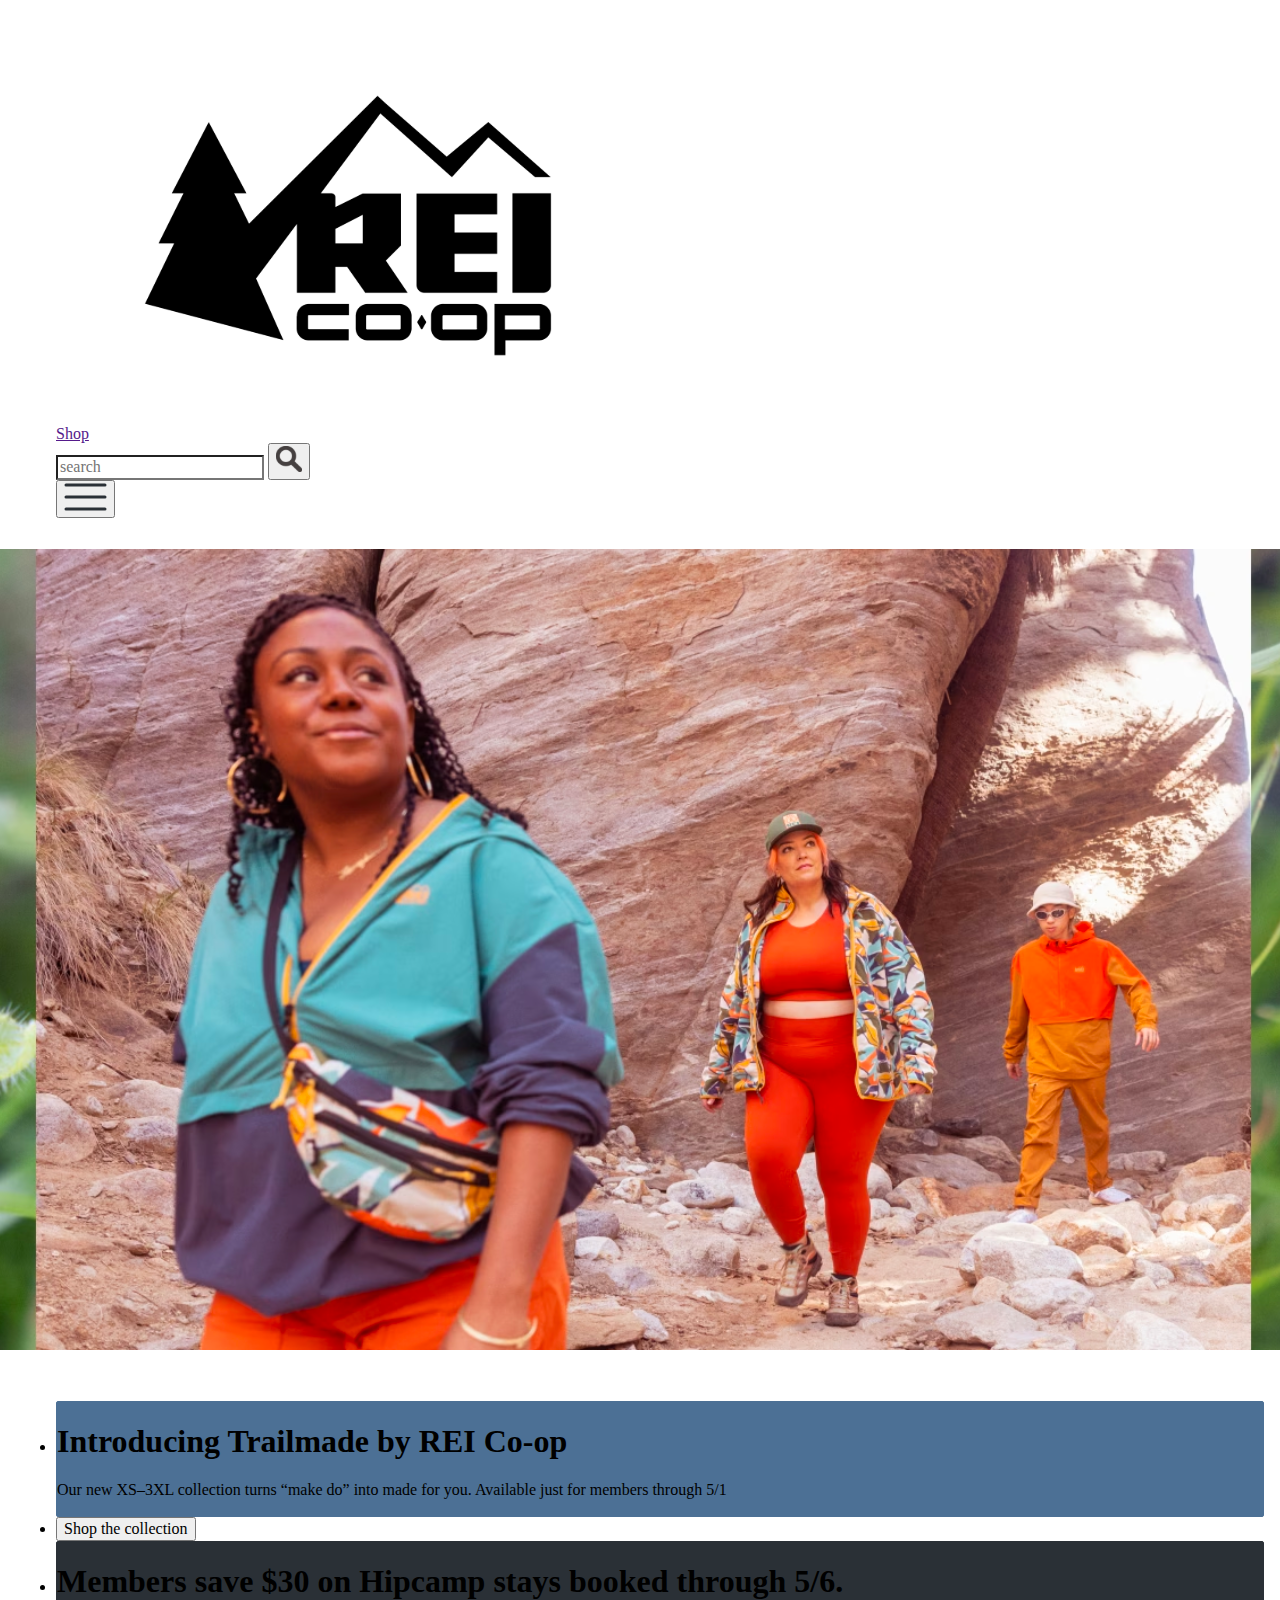
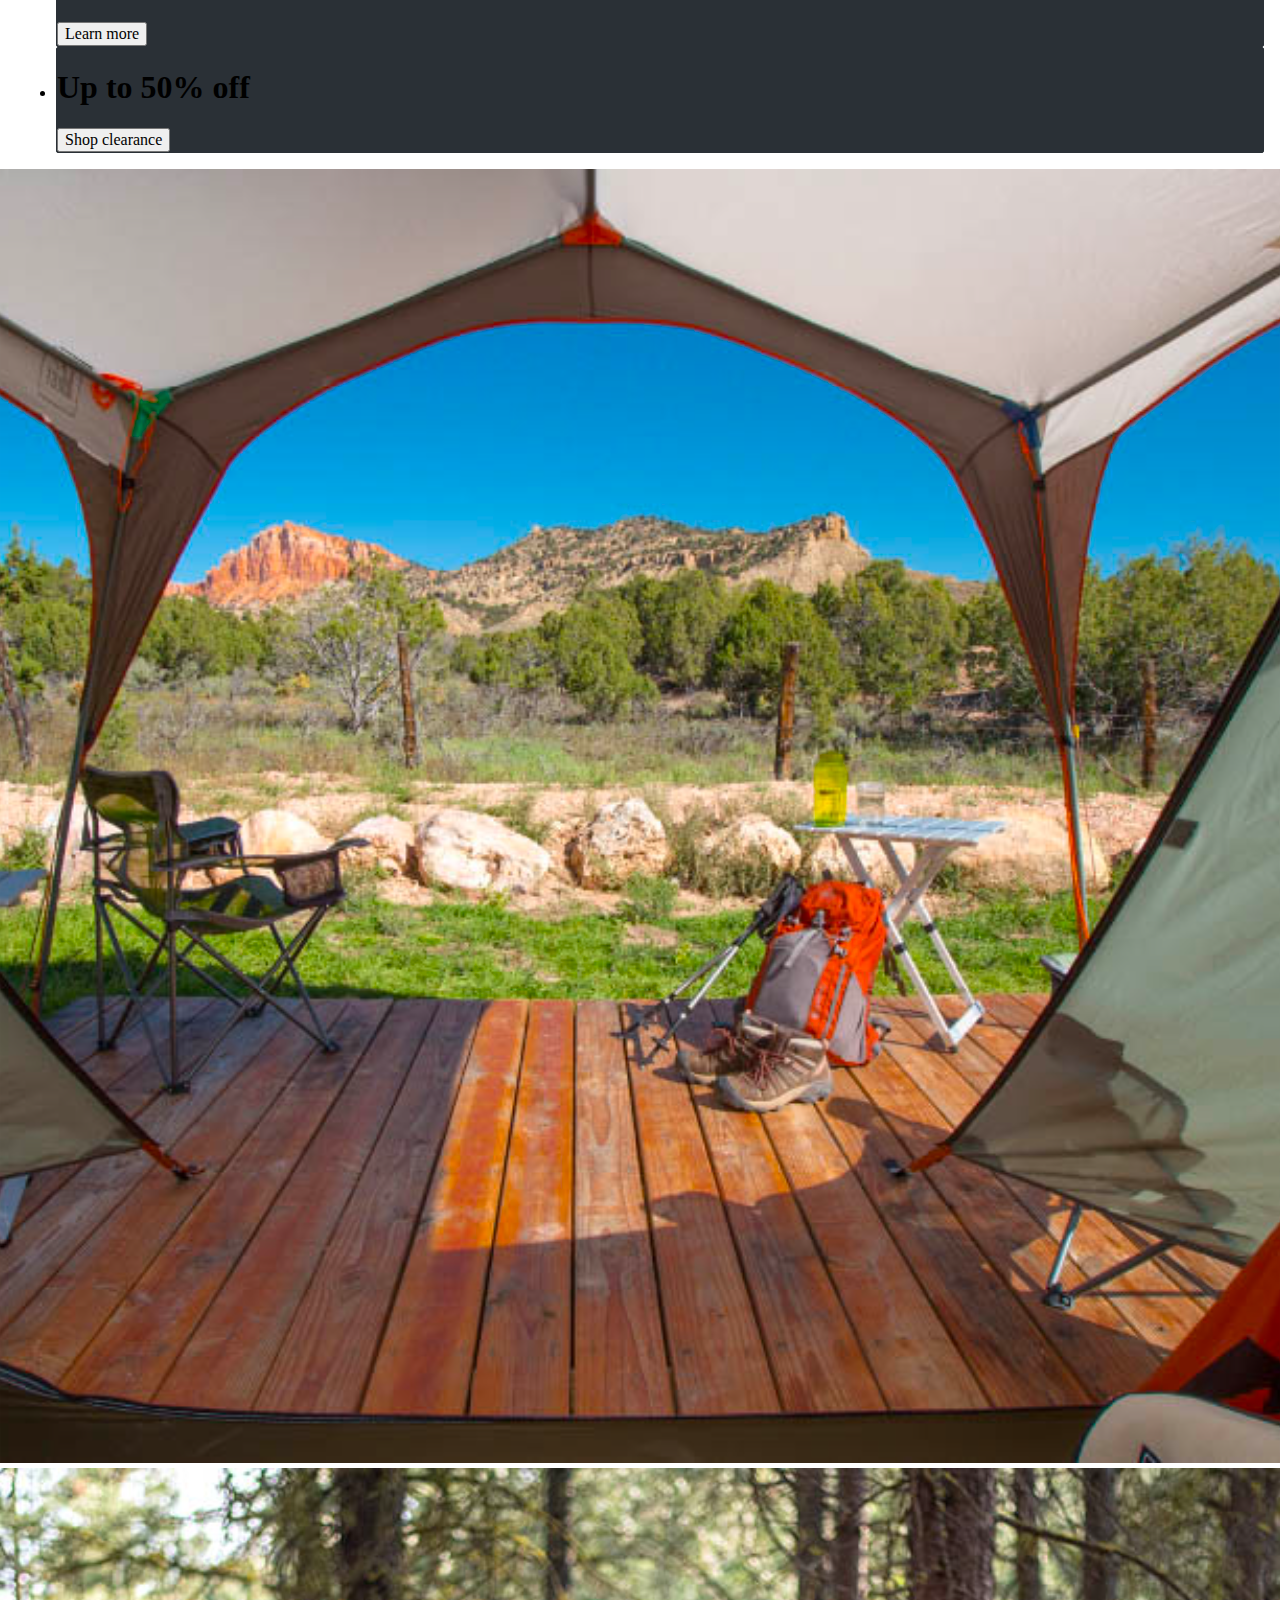
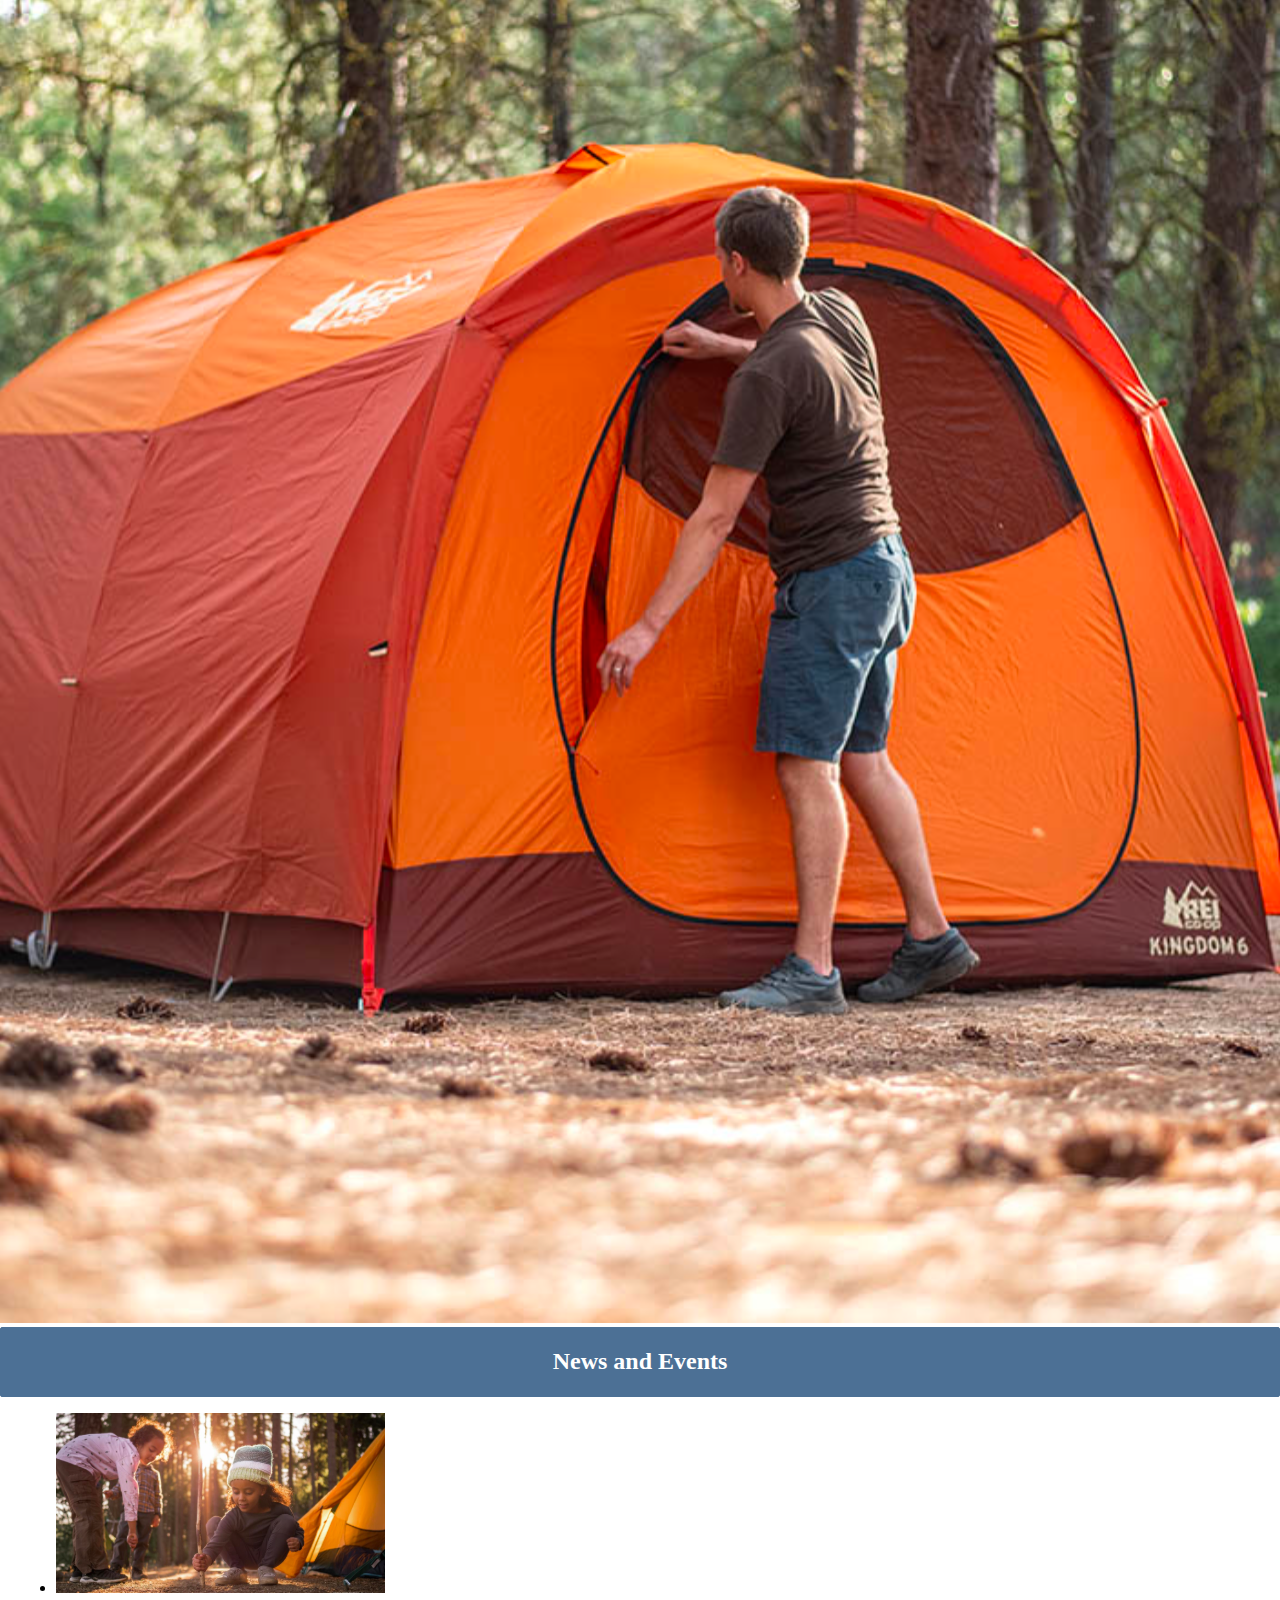
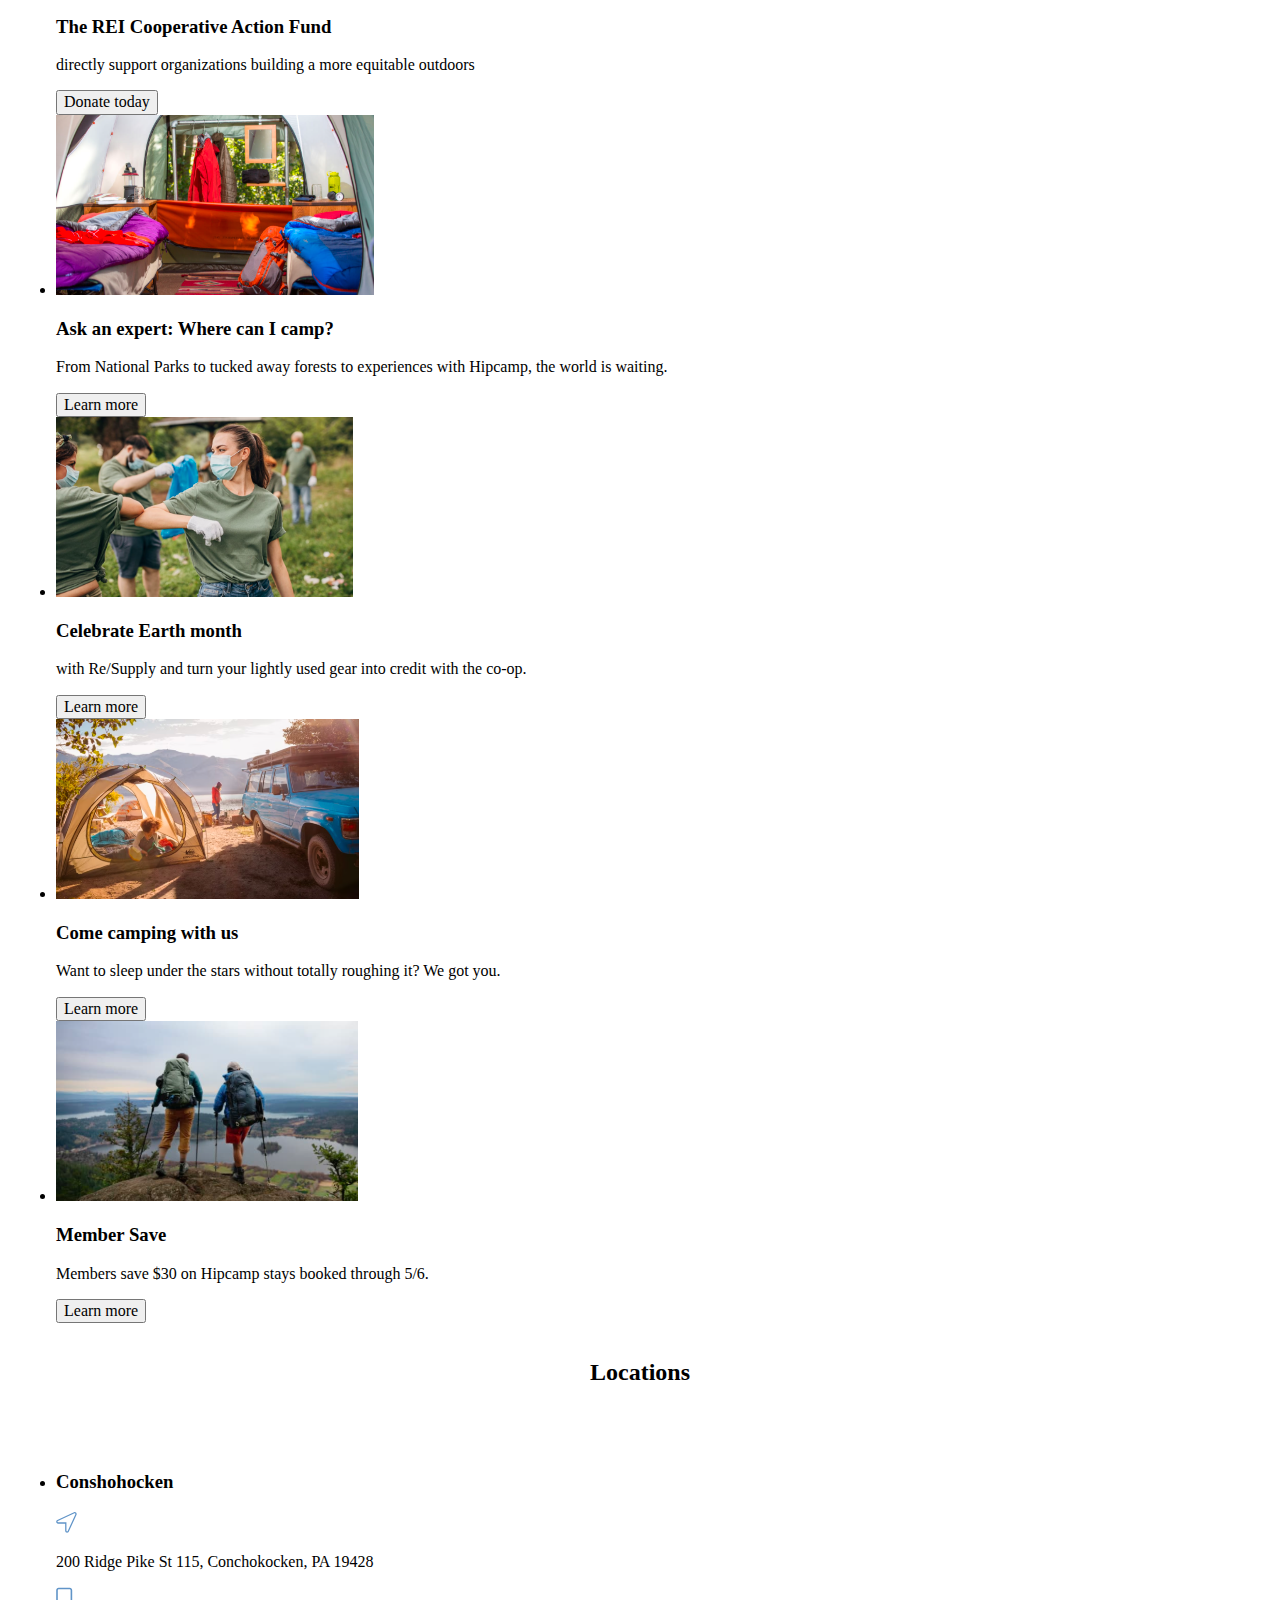
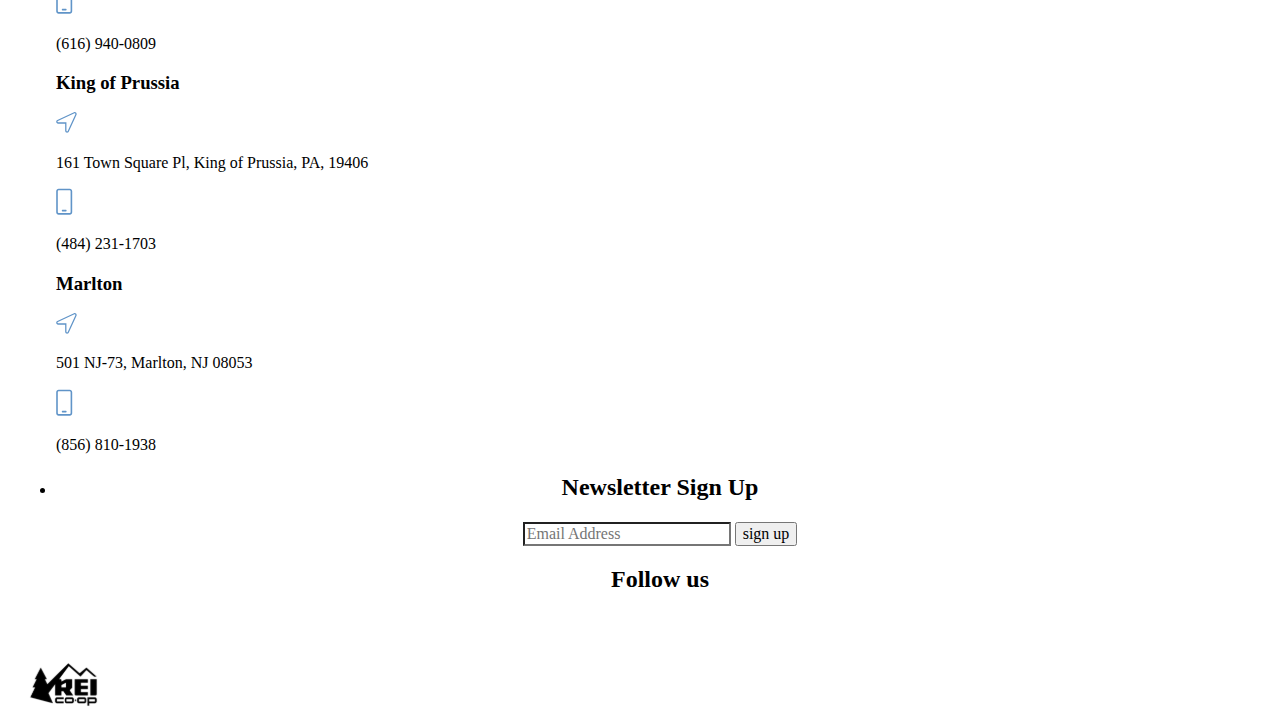
==== commit ed5d3c71: "Week 5" ====
--- a/deploy/index.html
+++ b/deploy/index.html
@@ -5,7 +5,7 @@
     <meta charset="UTF-8">
     <meta name="viewport" content="width=device-width, initial-scale=1.0">
     <meta http-equiv="X-UA-Compatible" content="ie=edge">
-    <link rel="stylesheet" href="css/styles.css?ckcachebust=705187350">
+    <link rel="stylesheet" href="css/styles.css">
     <title>Starting Template</title>
   </head>
 
@@ -31,7 +31,9 @@
           </ul>
         </div>
     </header>
+
     <!--image1-->
+
     <section>
       <div class="large-images">
        <img class="large-images" src="img/image1.svg" alt="reipic1">
@@ -39,7 +41,7 @@
     </section>
   </body>
 
- <!--Introducing-->
+  <!--Introducing-->
 
   <body>
     <section class="introducing container outline-spacing content-spacing">
@@ -172,7 +174,7 @@
 
 
 <section>
-    <script src="js/scripts-min.js?ckcachebust=705187350"></script>
+    <script src="js/scripts-min.js"></script>
   </body>
 <section>
 </html>
--- a/deploy/css/styles.css
+++ b/deploy/css/styles.css
@@ -18,10 +18,8 @@
  * 2. Prevent adjustments of font size after orientation changes in iOS.
  */
 html {
-  line-height: 1.15;
-  /* 1 */
-  -webkit-text-size-adjust: 100%;
-  /* 2 */
+  line-height: 1.15; /* 1 */
+  -webkit-text-size-adjust: 100%; /* 2 */
 }
 
 /* Sections
@@ -56,12 +54,9 @@
  * 2. Show the overflow in Edge and IE.
  */
 hr {
-  box-sizing: content-box;
-  /* 1 */
-  height: 0;
-  /* 1 */
-  overflow: visible;
-  /* 2 */
+  box-sizing: content-box; /* 1 */
+  height: 0; /* 1 */
+  overflow: visible; /* 2 */
 }
 
 /**
@@ -69,10 +64,8 @@
  * 2. Correct the odd `em` font sizing in all browsers.
  */
 pre {
-  font-family: monospace, monospace;
-  /* 1 */
-  font-size: 1em;
-  /* 2 */
+  font-family: monospace, monospace; /* 1 */
+  font-size: 1em; /* 2 */
 }
 
 /* Text-level semantics
@@ -89,12 +82,9 @@
  * 2. Add the correct text decoration in Chrome, Edge, IE, Opera, and Safari.
  */
 abbr[title] {
-  border-bottom: none;
-  /* 1 */
-  text-decoration: underline;
-  /* 2 */
-  text-decoration: underline dotted;
-  /* 2 */
+  border-bottom: none; /* 1 */
+  text-decoration: underline; /* 2 */
+  text-decoration: underline dotted; /* 2 */
 }
 
 /**
@@ -112,10 +102,8 @@
 code,
 kbd,
 samp {
-  font-family: monospace, monospace;
-  /* 1 */
-  font-size: 1em;
-  /* 2 */
+  font-family: monospace, monospace; /* 1 */
+  font-size: 1em; /* 2 */
 }
 
 /**
@@ -165,14 +153,10 @@
 optgroup,
 select,
 textarea {
-  font-family: inherit;
-  /* 1 */
-  font-size: 100%;
-  /* 1 */
-  line-height: 1.15;
-  /* 1 */
-  margin: 0;
-  /* 2 */
+  font-family: inherit; /* 1 */
+  font-size: 100%; /* 1 */
+  line-height: 1.15; /* 1 */
+  margin: 0; /* 2 */
 }
 
 /**
@@ -180,8 +164,7 @@
  * 1. Show the overflow in Edge.
  */
 button,
-input {
-  /* 1 */
+input { /* 1 */
   overflow: visible;
 }
 
@@ -190,8 +173,7 @@
  * 1. Remove the inheritance of text transform in Firefox.
  */
 button,
-select {
-  /* 1 */
+select { /* 1 */
   text-transform: none;
 }
 
@@ -240,18 +222,12 @@
  *    `fieldset` elements in all browsers.
  */
 legend {
-  box-sizing: border-box;
-  /* 1 */
-  color: inherit;
-  /* 2 */
-  display: table;
-  /* 1 */
-  max-width: 100%;
-  /* 1 */
-  padding: 0;
-  /* 3 */
-  white-space: normal;
-  /* 1 */
+  box-sizing: border-box; /* 1 */
+  color: inherit; /* 2 */
+  display: table; /* 1 */
+  max-width: 100%; /* 1 */
+  padding: 0; /* 3 */
+  white-space: normal; /* 1 */
 }
 
 /**
@@ -274,10 +250,8 @@
  */
 [type=checkbox],
 [type=radio] {
-  box-sizing: border-box;
-  /* 1 */
-  padding: 0;
-  /* 2 */
+  box-sizing: border-box; /* 1 */
+  padding: 0; /* 2 */
 }
 
 /**
@@ -293,10 +267,8 @@
  * 2. Correct the outline style in Safari.
  */
 [type=search] {
-  -webkit-appearance: textfield;
-  /* 1 */
-  outline-offset: -2px;
-  /* 2 */
+  -webkit-appearance: textfield; /* 1 */
+  outline-offset: -2px; /* 2 */
 }
 
 /**
@@ -311,10 +283,8 @@
  * 2. Change font properties to `inherit` in Safari.
  */
 ::-webkit-file-upload-button {
-  -webkit-appearance: button;
-  /* 1 */
-  font: inherit;
-  /* 2 */
+  -webkit-appearance: button; /* 1 */
+  font: inherit; /* 2 */
 }
 
 /* Interactive
@@ -352,8 +322,6 @@
 /* =============
     Base
 ============= */
-<<<<<<< Updated upstream
-=======
 .large-images {
   width: 100%;
 }
@@ -407,7 +375,10 @@
   text-align: center;
 }
 
->>>>>>> Stashed changes
+.left-align {
+  text-align: left;
+}
+
 /* =============
     Typography
 ============= */
@@ -438,11 +409,6 @@
 /* =============
     Header
 ============= */
-<<<<<<< Updated upstream
-/* =============
-    Footer
-============= */
-=======
 header .content {
   display: grid;
   grid-template-columns: 1fr 1fr;
@@ -470,251 +436,3 @@
 /* =============
     Footer
 ============= */
-footer .content {
-  display: grid;
-  grid-template-columns: 1fr 1fr;
-  grid-template-areas: 1fr;
-}
-@media (min-width: 768px) {
-  footer .content {
-    grid-template-columns: 1fr 1fr;
-  }
-}
-footer .content .arrow {
-  grid-area: arrow;
-}
-footer .content .phone {
-  grid-area: phone;
-}
-footer .content .arrow2 {
-  grid-area: arrow2;
-}
-footer .content .phone2 {
-  grid-area: phone2;
-}
-footer .content .arrow3 {
-  grid-area: arrow3;
-}
-footer .content .phone3 {
-  grid-area: phone3;
-}
-
-/* =============
-    Typography
-============= */
-.location .h2, .location h3, .location p {
-  color: #FFFFFF;
-}
-@media (min-width: 768px) {
-  .location ul {
-    display: grid;
-    grid-template-columns: 1fr 1fr;
-  }
-}
-.location li {
-  display: none;
-}
-@media (min-width: 768px) {
-  .location li {
-    display: block;
-  }
-}
-@media (min-width: 576px) {
-  .location li {
-    display: block;
-  }
-}
-@media (min-width: 992px) {
-  .location li {
-    display: block;
-  }
-}
-.location input {
-  border: 1px solid white;
-  background-color: #405D7A;
-  color: white;
-  padding: 10px 30px;
-}
-.location button {
-  padding: 10px 30px;
-}
-
-.footer-color {
-  background-color: #2A3036;
-  color: #FFFFFF;
-}
-
-/* =============
-    Typography
-============= */
-.news.container ul {
-  padding-left: 0%;
-}
-@media (min-width: 768px) {
-  .news.container ul {
-    display: grid;
-    grid-template-columns: 1fr 1fr;
-  }
-}
-@media (min-width: 992px) {
-  .news.container ul {
-    display: grid;
-    grid-template-columns: 1fr 1fr 1fr;
-  }
-}
-.news.container ul li {
-  list-style: none;
-  text-align: center;
-  padding: 10px;
-}
-.news.container li {
-  display: none;
-}
-@media (min-width: 768px) {
-  .news.container li {
-    display: block;
-  }
-}
-@media (min-width: 576px) {
-  .news.container li {
-    display: block;
-  }
-}
-@media (min-width: 992px) {
-  .news.container li {
-    display: block;
-  }
-}
-.news input {
-  border: 1px solid white;
-  background-color: #405D7A;
-  color: white;
-}
-.news button {
-  border: 1px solid white;
-  background-color: #405D7A;
-  color: white;
-  padding: 20px 60px;
-}
-
-/* =============
-    Base
-============= */
-.large-images {
-  width: 100%;
-}
-
-.container {
-  display: grid;
-  grid-template-columns: 16px auto 16px;
-  grid-template-areas: ". content .";
-}
-
-.content {
-  grid-area: content;
-}
-
-.shop {
-  padding-top: 30px;
-}
-.shop.container form {
-  text-align: right;
-}
-@media (min-width: 576px) {
-  .shop.container ul {
-    display: grid;
-    grid-template-columns: 1fr 1fr 1fr 1fr;
-  }
-}
-@media (min-width: 768px) {
-  .shop.container ul {
-    display: grid;
-    grid-template-columns: 1fr 1fr 1fr 1fr;
-  }
-}
-@media (min-width: 992px) {
-  .shop.container ul {
-    display: grid;
-    grid-template-columns: 1fr 1fr 1fr 1fr;
-  }
-}
-.shop.container button {
-  color: black;
-  text-align: right;
-}
-.shop.container input {
-  color: black;
-  align-items: center;
-}
-.shop.container img {
-  margin: 5px 5px;
-}
-
-/* =============
-    Typography
-============= */
-.introducing {
-  background-color: #405D7A;
-}
-.introducing.container h1, .introducing.container p {
-  color: #FFFFFF;
-}
-@media (min-width: 576px) {
-  .introducing.container ul {
-    display: grid;
-    grid-template-columns: 1fr 1fr;
-  }
-}
-@media (min-width: 768px) {
-  .introducing.container {
-    display: grid;
-    grid-template-columns: 10% auto 10%;
-    grid-template-areas: ". content .";
-  }
-}
-@media (min-width: 1200px) {
-  .introducing.container {
-    grid-template-columns: repeat(6, 1fr);
-    grid-template-areas: "p1 p1 p1 p2 p2 p3";
-  }
-}
-.introducing.container .introducing-content p, .introducing.container .introducing-content h1, .introducing.container .introducing-content button {
-  text-align: center;
-  padding: 15px 10px;
-}
-.introducing.container li {
-  display: none;
-}
-@media (min-width: 768px) {
-  .introducing.container li {
-    display: block;
-  }
-}
-@media (min-width: 576px) {
-  .introducing.container li {
-    display: block;
-  }
-}
-@media (min-width: 992px) {
-  .introducing.container li {
-    display: block;
-  }
-}
-.introducing.container .outline-spacing p, .introducing.container .outline-spacing h1, .introducing.container .outline-spacing button {
-  text-align: center;
-  padding-left: 30px;
-  padding-right: 30px;
-}
-.introducing input {
-  border: 1px solid white;
-  background-color: #405D7A;
-  color: white;
-}
-.introducing button {
-  border: 1px solid white;
-  padding: 20px 80px;
-  background-color: #405D7A;
-  color: white;
-  margin: 30px 60px;
-}
->>>>>>> Stashed changes
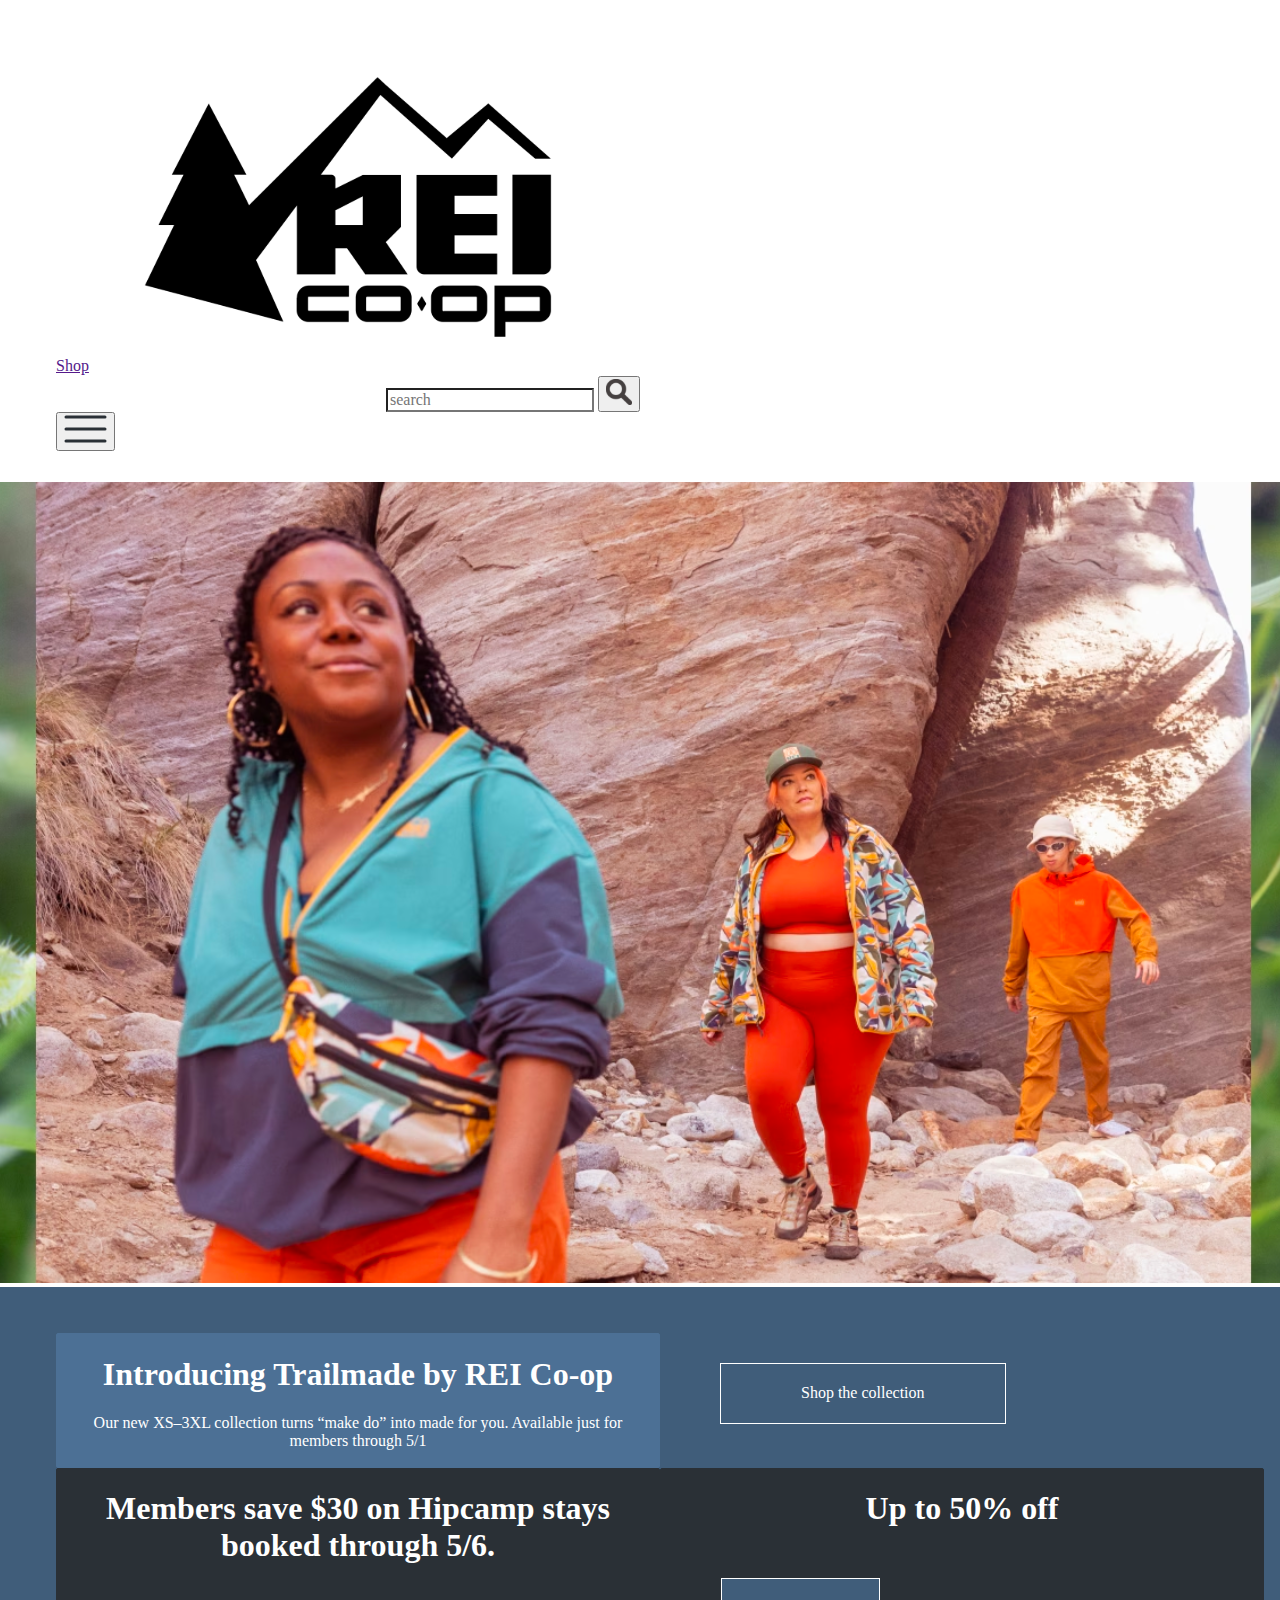
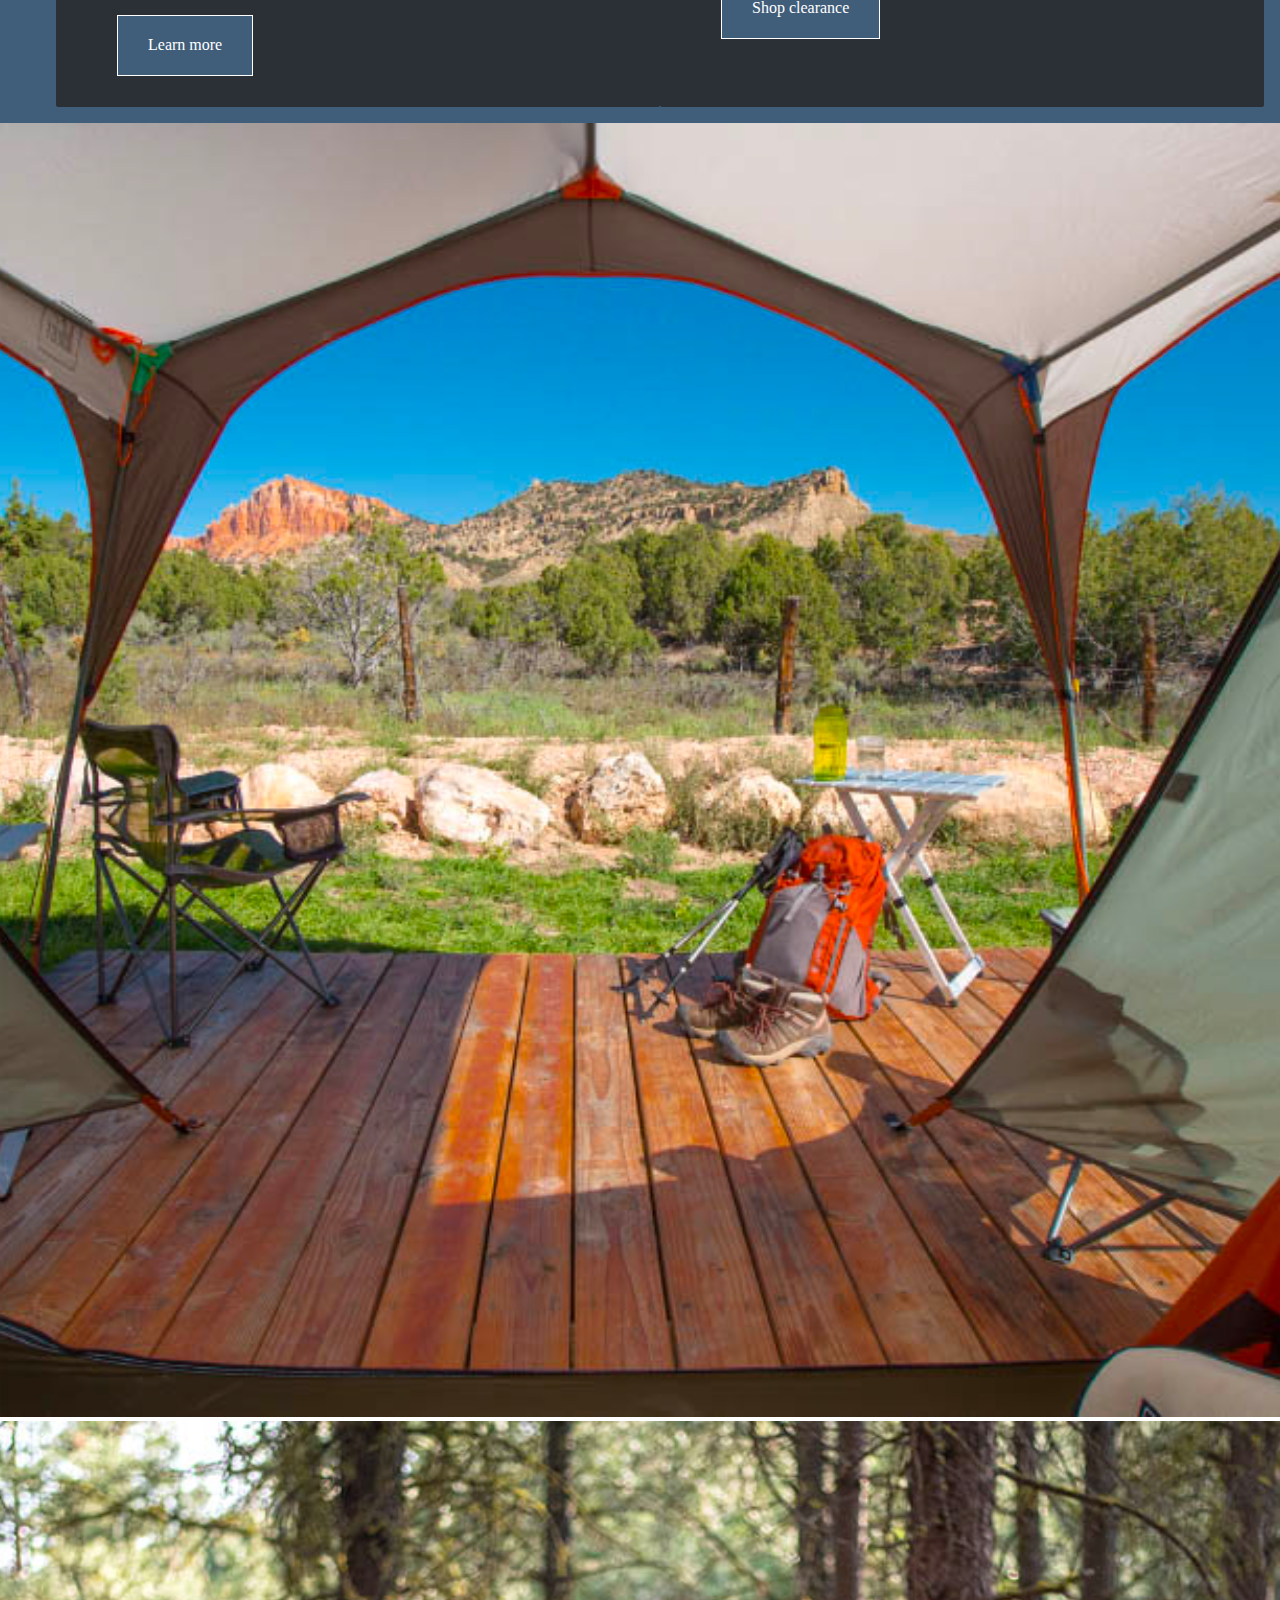
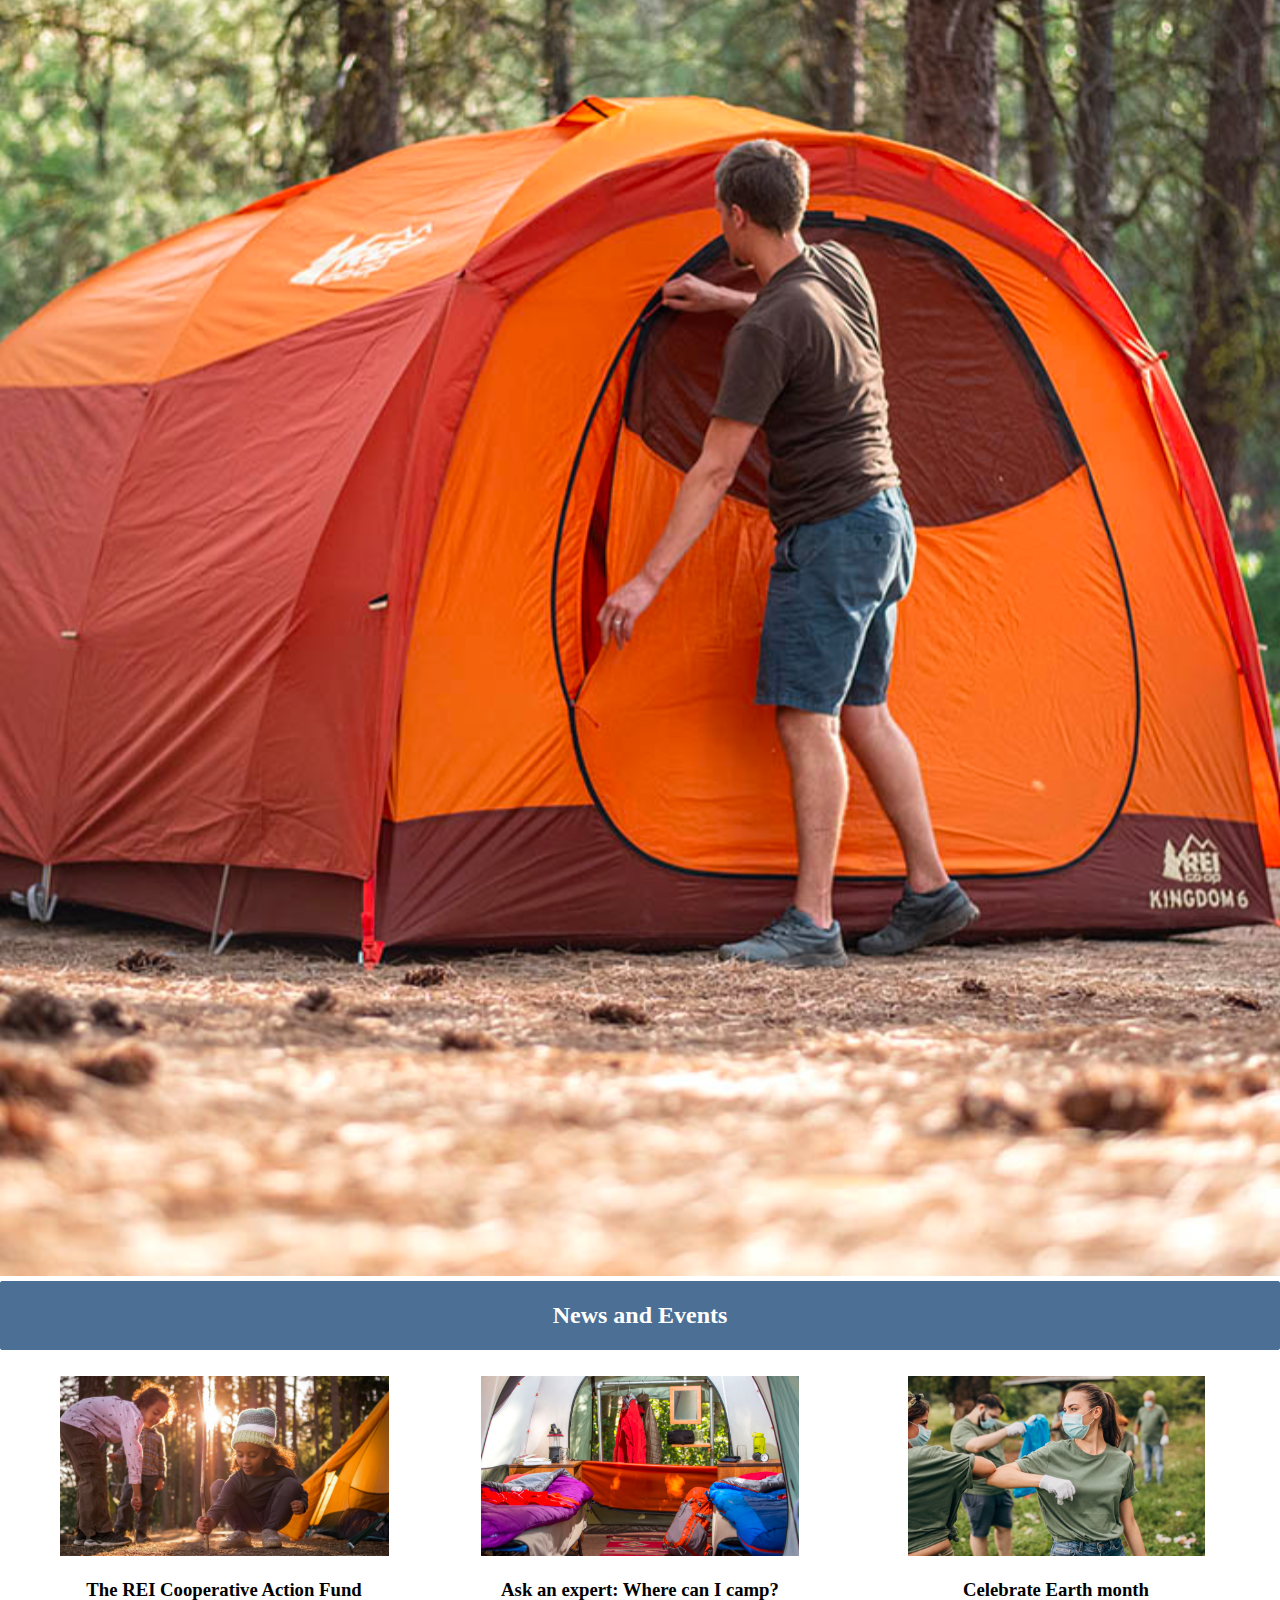
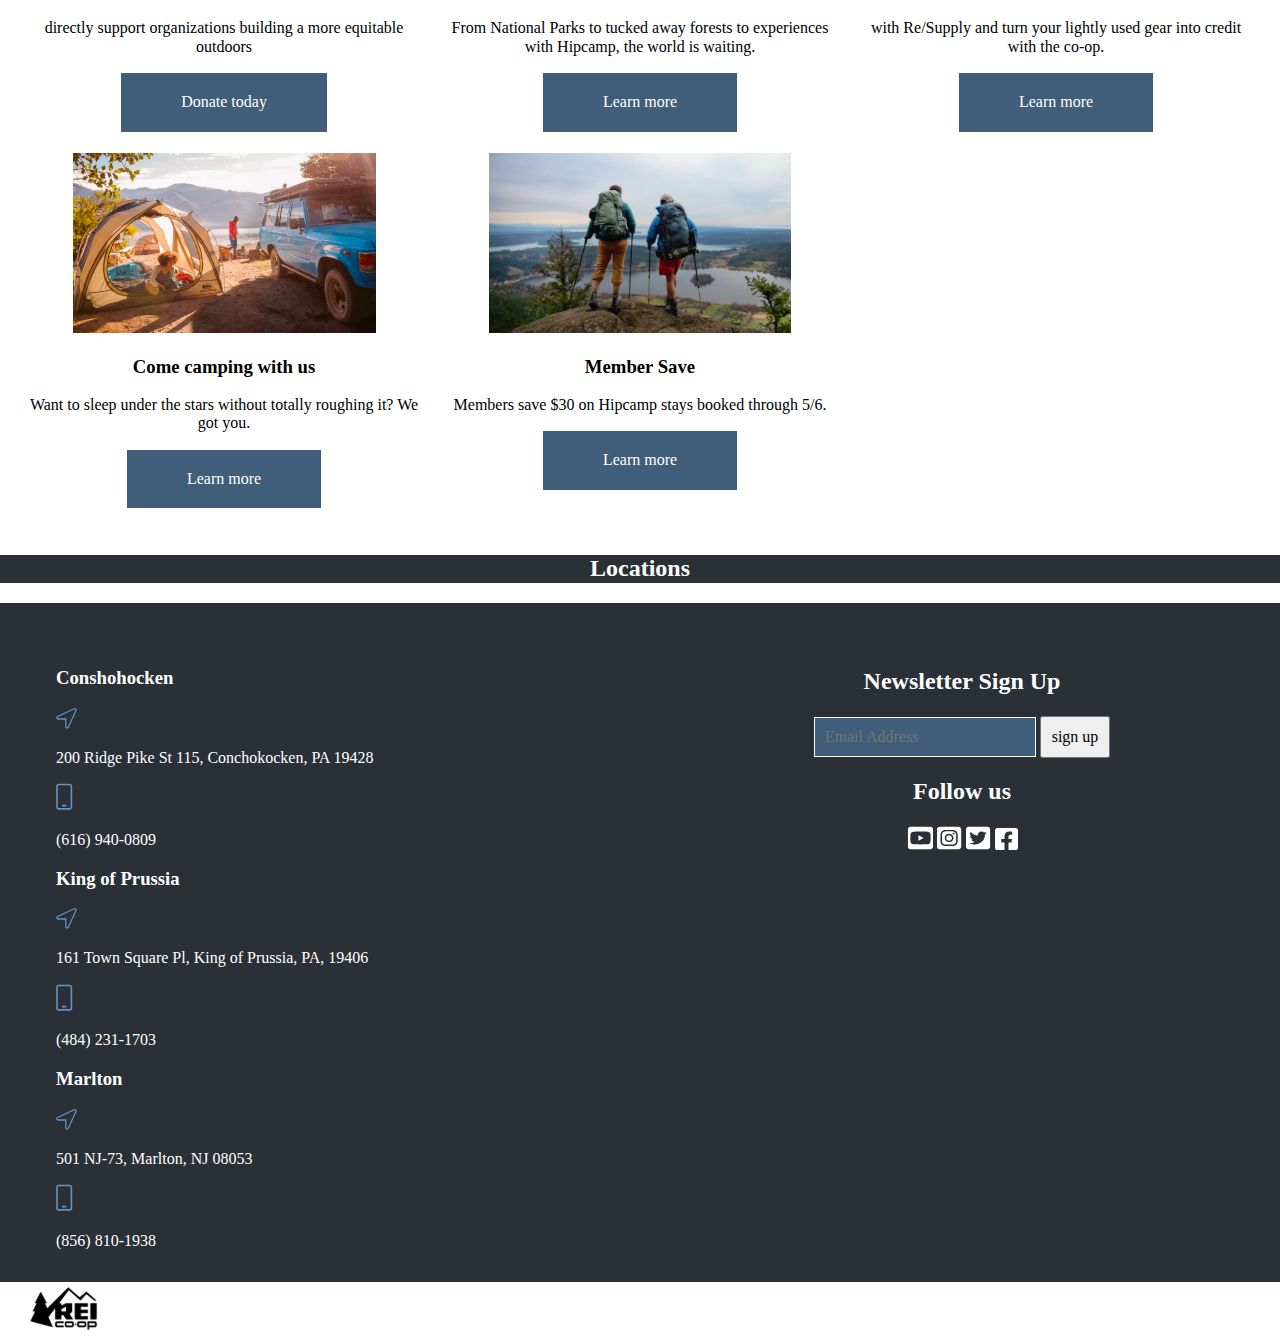
==== commit 10d794b2: "Week 5" ====
--- a/deploy/index.html
+++ b/deploy/index.html
@@ -5,7 +5,7 @@
     <meta charset="UTF-8">
     <meta name="viewport" content="width=device-width, initial-scale=1.0">
     <meta http-equiv="X-UA-Compatible" content="ie=edge">
-    <link rel="stylesheet" href="css/styles.css">
+    <link rel="stylesheet" href="css/styles.css?ckcachebust=705373921">
     <title>Starting Template</title>
   </head>
 
@@ -14,7 +14,7 @@
        <div class="content">
          <ul>
             <li>
-              <img class="large-images" src="img/reilogoheader.svg" alt="headerlogo">
+              <img class="large-images" src="img/reiheader.svg" alt="headerlogo">
             </li>
             <li>
               <a href=>Shop</a>
@@ -36,7 +36,7 @@
 
     <section>
       <div class="large-images">
-       <img class="large-images" src="img/image1.svg" alt="reipic1">
+       <img class="large-images" src="img/image 1.svg" alt="reipic1">
       </div>
     </section>
   </body>
@@ -47,7 +47,7 @@
     <section class="introducing container outline-spacing content-spacing">
       <div class="content">
         <ul>
-          <li class="Introducing content-spacing outline-spacing outline">
+          <li class="content-spacing outline-spacing outline">
             <h1>Introducing Trailmade by REI Co-op</h1>
             <p>Our new XS–3XL collection turns “make do” into made for you. Available just for members through 5/1</p>
           </li>
@@ -158,23 +158,23 @@
         <input type="text" placeholder="Email Address">
         <button>sign up</button>
         <h2>Follow us</h2>
-        <img src="img/youtube2.svg" alt="youtube">
-        <img src="img/insta2.svg" alt="insta">
-        <img src="img/twitter2.svg" alt="twitter">
-        <img src="img/facebook2.svg" alt="facebook">
+        <img src="img/youtube.svg" alt="youtube">
+        <img src="img/insta.svg" alt="insta">
+        <img src="img/twitter.svg" alt="twitter">
+        <img src="img/facebook.svg" alt="facebook">
       </li>
     </ul>
   </div>
 </footer>
 <section class="container">
  <div class="content">
-   <img src="img/reilogofooter.svg" alt="reilogofooter">
+   <img src="img/reifooter.svg" alt="reilogofooter">
   </div>
 </section>
 
 
 <section>
-    <script src="js/scripts-min.js"></script>
+    <script src="js/scripts-min.js?ckcachebust=705373921"></script>
   </body>
 <section>
 </html>
--- a/deploy/css/styles.css
+++ b/deploy/css/styles.css
@@ -436,3 +436,222 @@
 /* =============
     Footer
 ============= */
+li {
+  display: none;
+}
+@media (min-width: 768px) {
+  li {
+    display: block;
+  }
+}
+@media (min-width: 576px) {
+  li {
+    display: block;
+  }
+}
+@media (min-width: 992px) {
+  li {
+    display: block;
+  }
+}
+
+/* =============
+    Introducing
+============= */
+.introducing.container {
+  background-color: #405D7A;
+}
+@media (min-width: 576px) {
+  .introducing.container ul {
+    display: grid;
+    grid-template-columns: 1fr 1fr;
+    background-color: #405D7A;
+  }
+}
+@media (min-width: 768px) {
+  .introducing.container ul {
+    display: grid;
+    grid-template-columns: 1fr 1fr;
+    background-color: #405D7A;
+  }
+}
+@media (min-width: 992px) {
+  .introducing.container ul {
+    display: grid;
+    grid-template-columns: 1fr 1fr;
+    background-color: #405D7A;
+  }
+}
+.introducing.container h1, .introducing.container p {
+  color: #FFFFFF;
+}
+.introducing.container .introducing-content p, .introducing.container .introducing-content h1, .introducing.container .introducing-content button {
+  text-align: center;
+  padding: 15px 10px;
+}
+@media (min-width: 768px) {
+  .introducing.container li {
+    display: block;
+  }
+}
+@media (min-width: 576px) {
+  .introducing.container li {
+    display: block;
+  }
+}
+@media (min-width: 992px) {
+  .introducing.container li {
+    display: block;
+  }
+}
+.introducing.container .outline-spacing p, .introducing.container .outline-spacing h1, .introducing.container .outline-spacing button {
+  text-align: center;
+  padding-left: 30px;
+  padding-right: 30px;
+}
+.introducing input {
+  border: 1px solid white;
+  background-color: #405D7A;
+  color: white;
+}
+.introducing button {
+  border: 1px solid white;
+  padding: 20px 80px;
+  background-color: #405D7A;
+  color: white;
+  margin: 30px 60px;
+}
+
+/* =============
+    Location
+============= */
+.location .h2, .location h3, .location p {
+  color: #FFFFFF;
+}
+@media (min-width: 768px) {
+  .location ul {
+    display: grid;
+    grid-template-columns: 1fr 1fr;
+  }
+}
+.location li {
+  display: none;
+}
+@media (min-width: 768px) {
+  .location li {
+    display: block;
+  }
+}
+@media (min-width: 576px) {
+  .location li {
+    display: block;
+  }
+}
+@media (min-width: 992px) {
+  .location li {
+    display: block;
+  }
+}
+.location input {
+  border: 1px solid white;
+  background-color: #405D7A;
+  color: white;
+  padding: 10px 10px;
+}
+.location button {
+  padding: 10px 10px;
+}
+
+.footer-color {
+  background-color: #2A3036;
+  color: #FFFFFF;
+}
+
+/* =============
+News
+============= */
+.news.container ul {
+  padding-left: 0%;
+}
+@media (min-width: 768px) {
+  .news.container ul {
+    display: grid;
+    grid-template-columns: 1fr 1fr;
+  }
+}
+@media (min-width: 992px) {
+  .news.container ul {
+    display: grid;
+    grid-template-columns: 1fr 1fr 1fr;
+  }
+}
+.news.container ul li {
+  list-style: none;
+  text-align: center;
+  padding: 10px;
+}
+.news.container li {
+  display: none;
+}
+@media (min-width: 768px) {
+  .news.container li {
+    display: block;
+  }
+}
+@media (min-width: 576px) {
+  .news.container li {
+    display: block;
+  }
+}
+@media (min-width: 992px) {
+  .news.container li {
+    display: block;
+  }
+}
+.news input {
+  border: 1px solid white;
+  background-color: #405D7A;
+  color: white;
+}
+.news button {
+  border: 1px solid white;
+  background-color: #405D7A;
+  color: white;
+  padding: 20px 60px;
+}
+
+/* =============
+    Shop
+============= */
+.large-images {
+  width: 100%;
+}
+
+.container {
+  display: grid;
+  grid-template-columns: 16px auto 16px;
+  grid-template-areas: ". content .";
+}
+
+form {
+  flex: auto;
+}
+
+.content {
+  grid-area: content;
+}
+
+.shop {
+  padding-top: 30px;
+}
+.shop.container form {
+  text-align: right;
+}
+.shop.container button {
+  color: #000000;
+  text-align: right;
+}
+.shop.container input {
+  color: #000000;
+  align-items: center;
+}
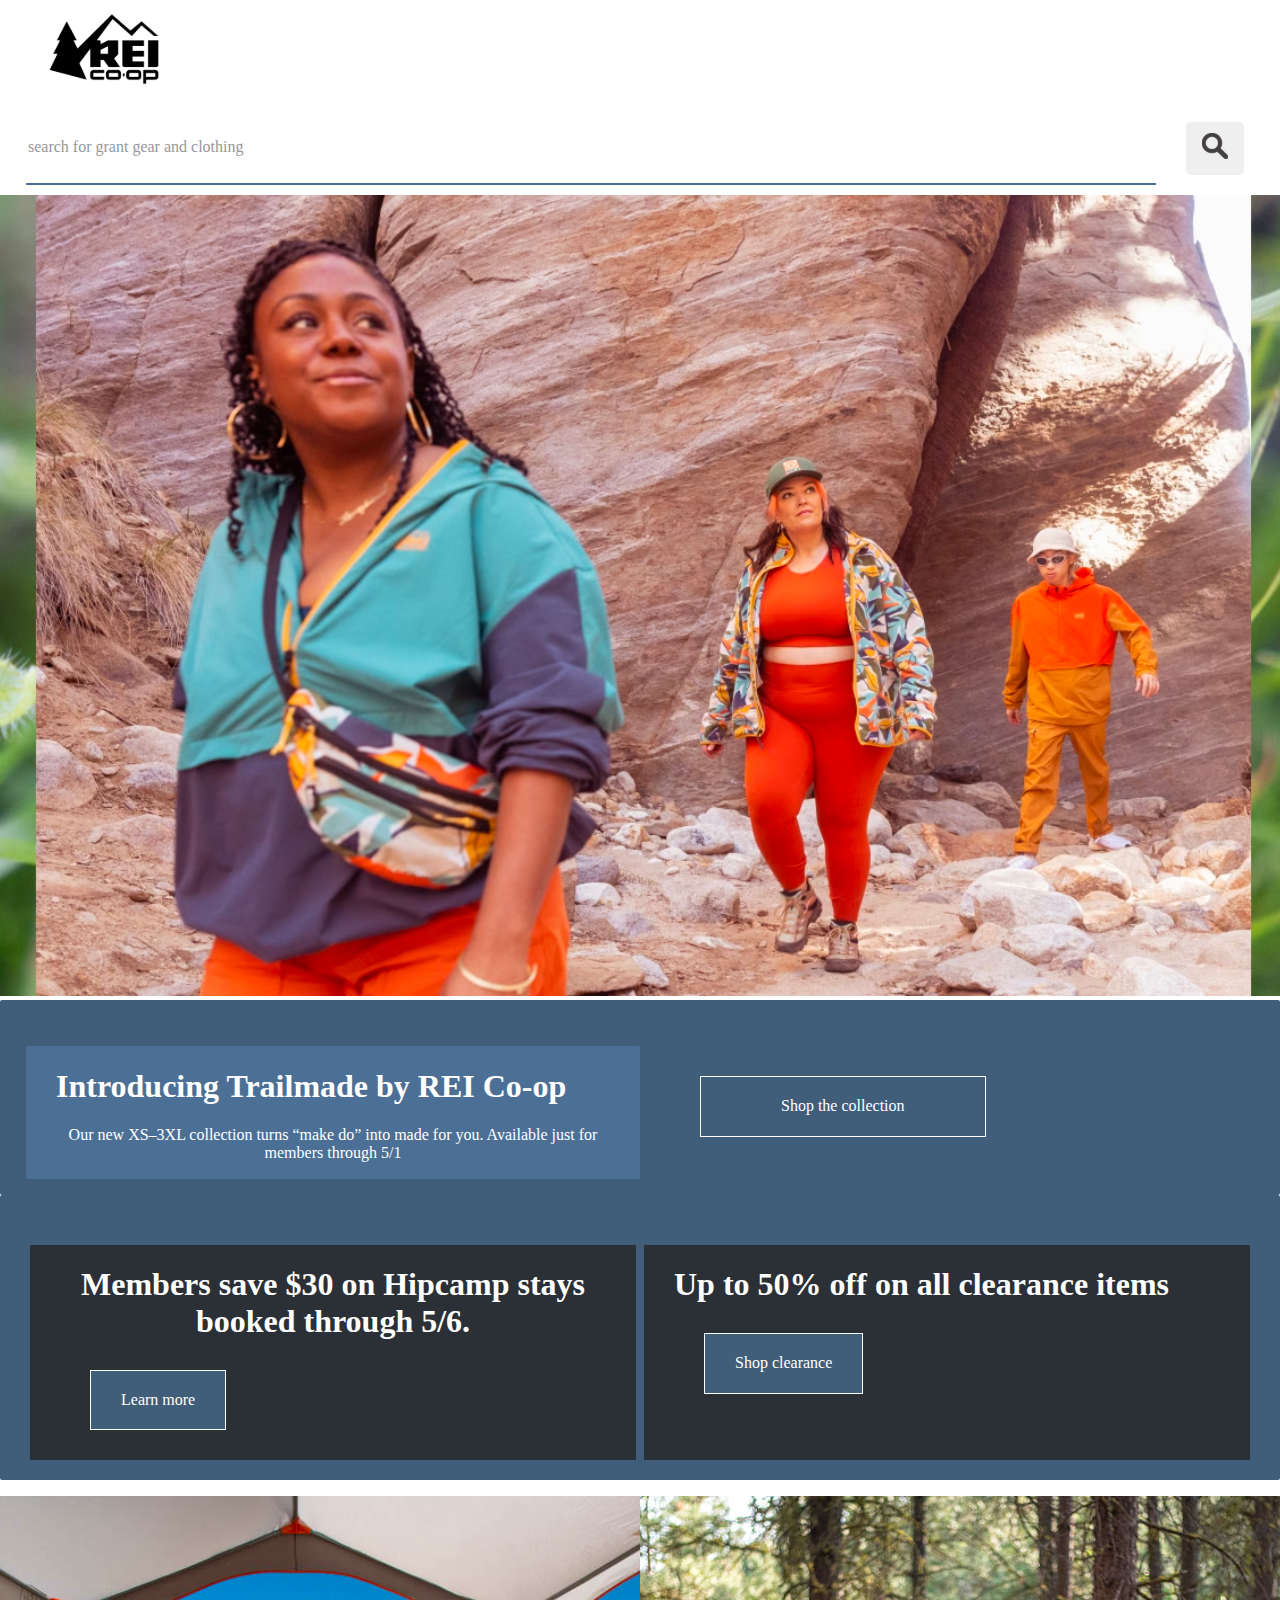
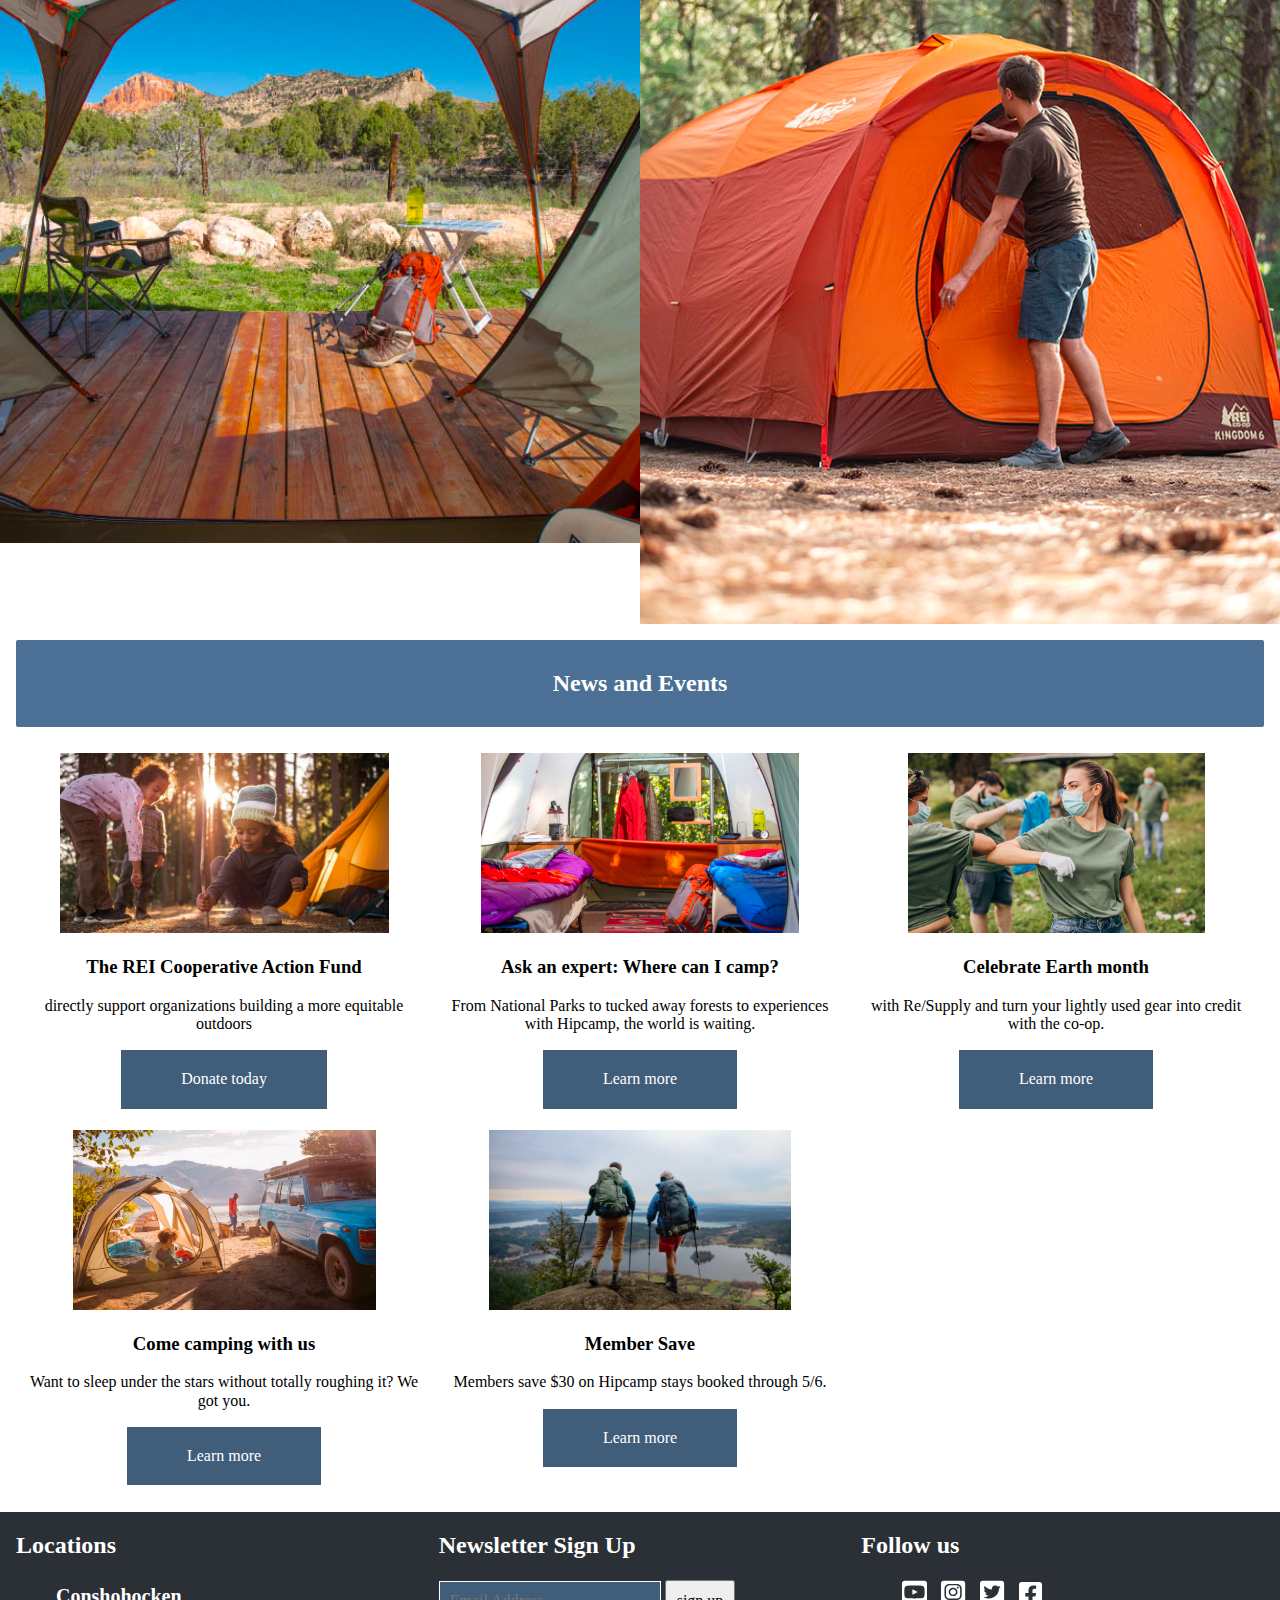
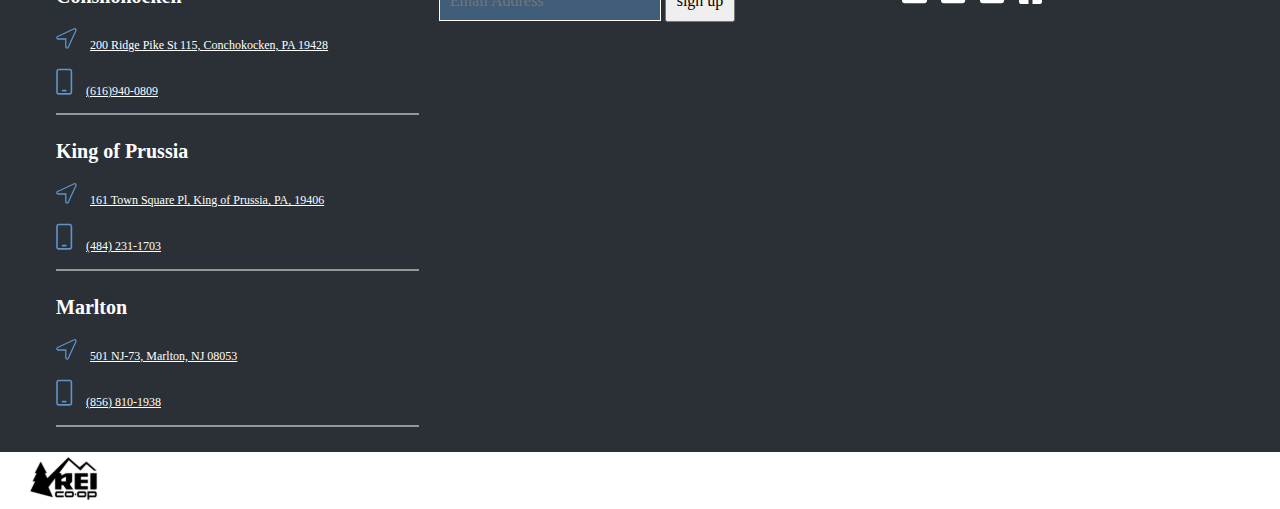
==== commit 1737a991: "Week-5" ====
--- a/deploy/index.html
+++ b/deploy/index.html
@@ -5,46 +5,39 @@
     <meta charset="UTF-8">
     <meta name="viewport" content="width=device-width, initial-scale=1.0">
     <meta http-equiv="X-UA-Compatible" content="ie=edge">
-    <link rel="stylesheet" href="css/styles.css?ckcachebust=705373921">
+    <link rel="stylesheet" href="css/styles.css?ckcachebust=705622691">
     <title>Starting Template</title>
   </head>
 
+    <!--logoheader-->
+    <section class="shop container">
+      <div class="content">
+        <img src="img/reiheader.svg" alt="headerlogo">
+      </div>
+    </section>
+
+     <!--Search Bar-->
+
+    <section class="shop container">
+      <div class="content">
+        <form action="#">
+          <input type="text" placeholder="search for grant gear and clothing">
+          <button> <img src="img/search.svg" alt="reipic1"> </button>
+        </form>
+      </div>
+    </section>
+  
+    <!--image1-->
+
+    <section>
+      <img class="large-images" src="img/image 1.svg" alt="reipic1">
+    </section>
+  </body>
+
+  <!--Introducing-->
+
   <body>
-    <header class="shop container button-light">
-       <div class="content">
-         <ul>
-            <li>
-              <img class="large-images" src="img/reiheader.svg" alt="headerlogo">
-            </li>
-            <li>
-              <a href=>Shop</a>
-            </li>
-            <li>
-              <form action="#">
-                <input type="text" placeholder="search">
-                <button> <img src="img/search.svg" alt="reipic1"> </button>
-              </form>
-            </li>
-            <li>
-              <button><img class src="img/more.svg" alt="more"></button>
-            </li>
-          </ul>
-        </div>
-    </header>
-
-    <!--image1-->
-
-    <section>
-      <div class="large-images">
-       <img class="large-images" src="img/image 1.svg" alt="reipic1">
-      </div>
-    </section>
-  </body>
-
-  <!--Introducing-->
-
-  <body>
-    <section class="introducing container outline-spacing content-spacing">
+    <section class="introducing container outline content-spacing">
       <div class="content">
         <ul>
           <li class="content-spacing outline-spacing outline">
@@ -54,30 +47,45 @@
           <li>
             <button>Shop the collection</button>
           </li>
+        </ul>
+      </div>
+    </section>
+    <section class="members introducing container outline content-spacing">
+      <div class="content">
+        <ul>
           <li class="content-spacing outline-spacing dark-outline">
             <h1>Members save $30 on Hipcamp stays booked through 5/6.</h1>
             <button>Learn more</button>
           </li>
           <li class="content-spacing outline-spacing dark-outline">
-            <h1>Up to 50% off</h1>
+            <h1>Up to 50% off on all clearance items</h1>
             <button>Shop clearance</button>
          </li>
         </ul>
       </div>
     </section>
 
-    <section class="content-spacing">
-      <div>
-        <img class="large-images" src="img/image2.svg" alt="reipic2">
-        <img class ="large-images" src="img/image3.svg" alt="reipic3">
+    <!--2bigimages-->
+
+    <section>
+      <div class="two-images">
+        <ul>
+          <li>
+            <img class="large-images" src="img/image2.svg" alt="reipic2">
+          </li>
+          <li>
+            <img class="large-images" src="img/image3.svg" alt="reipic3">
+          </li>
+        </ul>
       </div>
     </section>
 
 <!--News and Events-->
-
-<div class="content center-align outline">
-  <h2>News and Events</h2>
-</div>
+<section class="news container">
+  <div class="content center-align outline">
+    <h2>News and Events</h2>
+  </div>
+</section>
 </body>
   <section class="news container"> 
     <div class="content">
@@ -127,44 +135,57 @@
   </section>
 <body>
 
-<!--locations-->
-
-<div class="location content center-align footer-color">
-  <h2>Locations</h2>
-</div>
-<footer class="location container content-spacing footer-color button-dark">
+<!--Footer-->
+
+<footer class="location container footer-color button-dark">
   <div class="content">
-    <ul>
-      <li>
-        <h3>Conshohocken</h3>
-        <img src="img/arrow.svg" alt="arrow">
-        <p>200 Ridge Pike St 115, Conchokocken, PA 19428</p>
-        <img src="img/phone.svg" alt="phone">
-        <p>(616) 940-0809</p>
-        <h3>King of Prussia</h3>
-        <img src="img/arrow.svg" alt="arrow">
-        <p>161 Town Square Pl, King of Prussia, PA, 19406</p>
-       <img src="img/phone.svg" alt="phone">
-        <p>(484) 231-1703</p>
-        <h3>Marlton</h3>
-        <img src="img/arrow.svg" alt="arrow">
-        <p>501 NJ-73, Marlton, NJ 08053</p>
-        <img src="img/phone.svg" alt="phone">
-        <p>(856) 810-1938</p>
-      </li>
-      <li class="center-align">
-        <h2>Newsletter Sign Up</h2>
-        <form action="#"> 
+    <div class="location footer-color">
+      <h2>Locations</h2>
+
+
+      <ul>
+
+        <li class="border-bottom">
+          <h3>Conshohocken</h3>
+          <p><img src="img/arrow.svg" alt="arrow"> <a href="#">200 Ridge Pike St 115, Conchokocken, PA 19428</a></p>
+          <p><img src="img/phone.svg" alt="phone"> <a href="#">(616)940-0809</a></p>
+        </li>
+
+        <li class="border-bottom">
+          <h3>King of Prussia</h3>
+          <p><img src="img/arrow.svg" alt="arrow"> <a href="#">161 Town Square Pl, King of Prussia, PA, 19406</a></p>
+          <p><img src="img/phone.svg" alt="phone"> <a href="#">(484) 231-1703</a></p>
+        </li>
+
+        <li class="border-bottom">
+          <h3>Marlton</h3>
+          <p><img src="img/arrow.svg" alt="arrow"> <a href="#">501 NJ-73, Marlton, NJ 08053</a></p>
+          <p><img src="img/phone.svg" alt="phone"> <a href="#">(856) 810-1938</a></p>
+        </li>
+
+      </ul>
+    </div>
+    
+    <div class="newsletter">
+      <h2>Newsletter Sign Up</h2>
+      <form action="#"> 
         <input type="text" placeholder="Email Address">
         <button>sign up</button>
-        <h2>Follow us</h2>
-        <img src="img/youtube.svg" alt="youtube">
-        <img src="img/insta.svg" alt="insta">
-        <img src="img/twitter.svg" alt="twitter">
-        <img src="img/facebook.svg" alt="facebook">
-      </li>
-    </ul>
-  </div>
+      </form>
+    </div>
+
+    <div class="follow-us">
+      <h2>Follow us</h2>
+      <ul>  
+        </li>
+          <img src="img/youtube.svg" alt="youtube">
+          <img src="img/insta.svg" alt="insta">
+          <img src="img/twitter.svg" alt="twitter">
+          <img src="img/facebook.svg" alt="facebook">
+        </li>
+      </ul>
+    </div>
+
 </footer>
 <section class="container">
  <div class="content">
@@ -174,7 +195,7 @@
 
 
 <section>
-    <script src="js/scripts-min.js?ckcachebust=705373921"></script>
+    <script src="js/scripts-min.js?ckcachebust=705622691"></script>
   </body>
 <section>
 </html>
--- a/deploy/css/styles.css
+++ b/deploy/css/styles.css
@@ -328,7 +328,7 @@
 
 .container {
   display: grid;
-  grid-template-columns: 16px auto 16px;
+  grid-template-columns: 1fr auto 1fr;
   grid-template-areas: ". content .";
 }
 
@@ -336,10 +336,11 @@
   border: 1px solid #2A3036;
   background-color: #2A3036;
   border-radius: 2px;
+  border: 4px solid #405D7A;
 }
 
 .outline {
-  border: 1px solid #4C7095;
+  border: 0px solid #4C7095;
   background-color: #4c7095;
   border-radius: 2px;
 }
@@ -373,10 +374,43 @@
 
 .center-align {
   text-align: center;
+  padding: 0px;
 }
 
 .left-align {
   text-align: left;
+}
+
+.two-images ul {
+  display: flex;
+  display: grid;
+  padding: 0;
+}
+.two-images ul img {
+  display: flex;
+}
+@media (min-width: 576px) {
+  .two-images ul {
+    grid-template-columns: 1fr;
+  }
+}
+@media (min-width: 768px) {
+  .two-images ul {
+    grid-template-columns: 1fr 1fr;
+    width: 100%;
+  }
+}
+@media (min-width: 992px) {
+  .two-images ul {
+    grid-template-columns: 1fr 1fr;
+    width: 100%;
+  }
+}
+@media (min-width: 1200px) {
+  .two-images ul {
+    grid-template-columns: 1fr 1fr;
+    width: 100%;
+  }
 }
 
 /* =============
@@ -464,7 +498,7 @@
 @media (min-width: 576px) {
   .introducing.container ul {
     display: grid;
-    grid-template-columns: 1fr 1fr;
+    grid-template-columns: 1fr;
     background-color: #405D7A;
   }
 }
@@ -486,7 +520,6 @@
   color: #FFFFFF;
 }
 .introducing.container .introducing-content p, .introducing.container .introducing-content h1, .introducing.container .introducing-content button {
-  text-align: center;
   padding: 15px 10px;
 }
 @media (min-width: 768px) {
@@ -505,7 +538,9 @@
   }
 }
 .introducing.container .outline-spacing p, .introducing.container .outline-spacing h1, .introducing.container .outline-spacing button {
+  display: flex;
   text-align: center;
+  align-self: bottom;
   padding-left: 30px;
   padding-right: 30px;
 }
@@ -521,6 +556,10 @@
   color: white;
   margin: 30px 60px;
 }
+.introducing ul {
+  padding-left: 10px;
+  padding-right: 10px;
+}
 
 /* =============
     Location
@@ -528,11 +567,39 @@
 .location .h2, .location h3, .location p {
   color: #FFFFFF;
 }
-@media (min-width: 768px) {
-  .location ul {
+.location h3 {
+  font-size: 20px;
+}
+@media (min-width: 768px) {
+  .location .content {
     display: grid;
-    grid-template-columns: 1fr 1fr;
-  }
+    grid-template-columns: 50% auto;
+    gap: 20px;
+  }
+}
+@media (min-width: 992px) {
+  .location .content {
+    grid-template-columns: repeat(3, 1fr);
+  }
+}
+.location .content .border-bottom {
+  border-bottom: 2px solid #979797;
+  margin: 25px 0 25px 0;
+}
+.location ul img {
+  padding-right: 10px;
+}
+.location ul h5 {
+  font-size: 16px;
+  margin-bottom: 15px;
+}
+.location ul p {
+  color: #FFFFFF;
+  font-size: 12px;
+  margin-bottom: 15px;
+}
+.location ul a {
+  color: #FFFFFF;
 }
 .location li {
   display: none;
@@ -570,6 +637,9 @@
 /* =============
 News
 ============= */
+.news.container h2 {
+  padding: 10px 60px;
+}
 .news.container ul {
   padding-left: 0%;
 }
@@ -623,35 +693,42 @@
 /* =============
     Shop
 ============= */
-.large-images {
-  width: 100%;
-}
-
 .container {
   display: grid;
   grid-template-columns: 16px auto 16px;
   grid-template-areas: ". content .";
 }
 
-form {
-  flex: auto;
-}
-
 .content {
   grid-area: content;
 }
 
-.shop {
-  padding-top: 30px;
-}
-.shop.container form {
-  text-align: right;
-}
-.shop.container button {
-  color: #000000;
-  text-align: right;
-}
-.shop.container input {
-  color: #000000;
-  align-items: center;
-}
+.shop img {
+  padding: 10px;
+}
+.shop button {
+  border: none;
+  border-radius: 5px;
+  color: #FFFFFF;
+  align-items: right;
+  flex: 50px;
+  margin: 20px;
+}
+.shop input {
+  color: #405D7A;
+  display: flex;
+  width: 100%;
+  border: none;
+  border-bottom: 2px solid #4C7095;
+  margin: 10px;
+  font-size: 16px;
+}
+.shop ::placeholder {
+  color: #2A3036;
+  opacity: 0.5;
+}
+.shop form {
+  color: #405D7A;
+  display: flex;
+  border: none;
+}
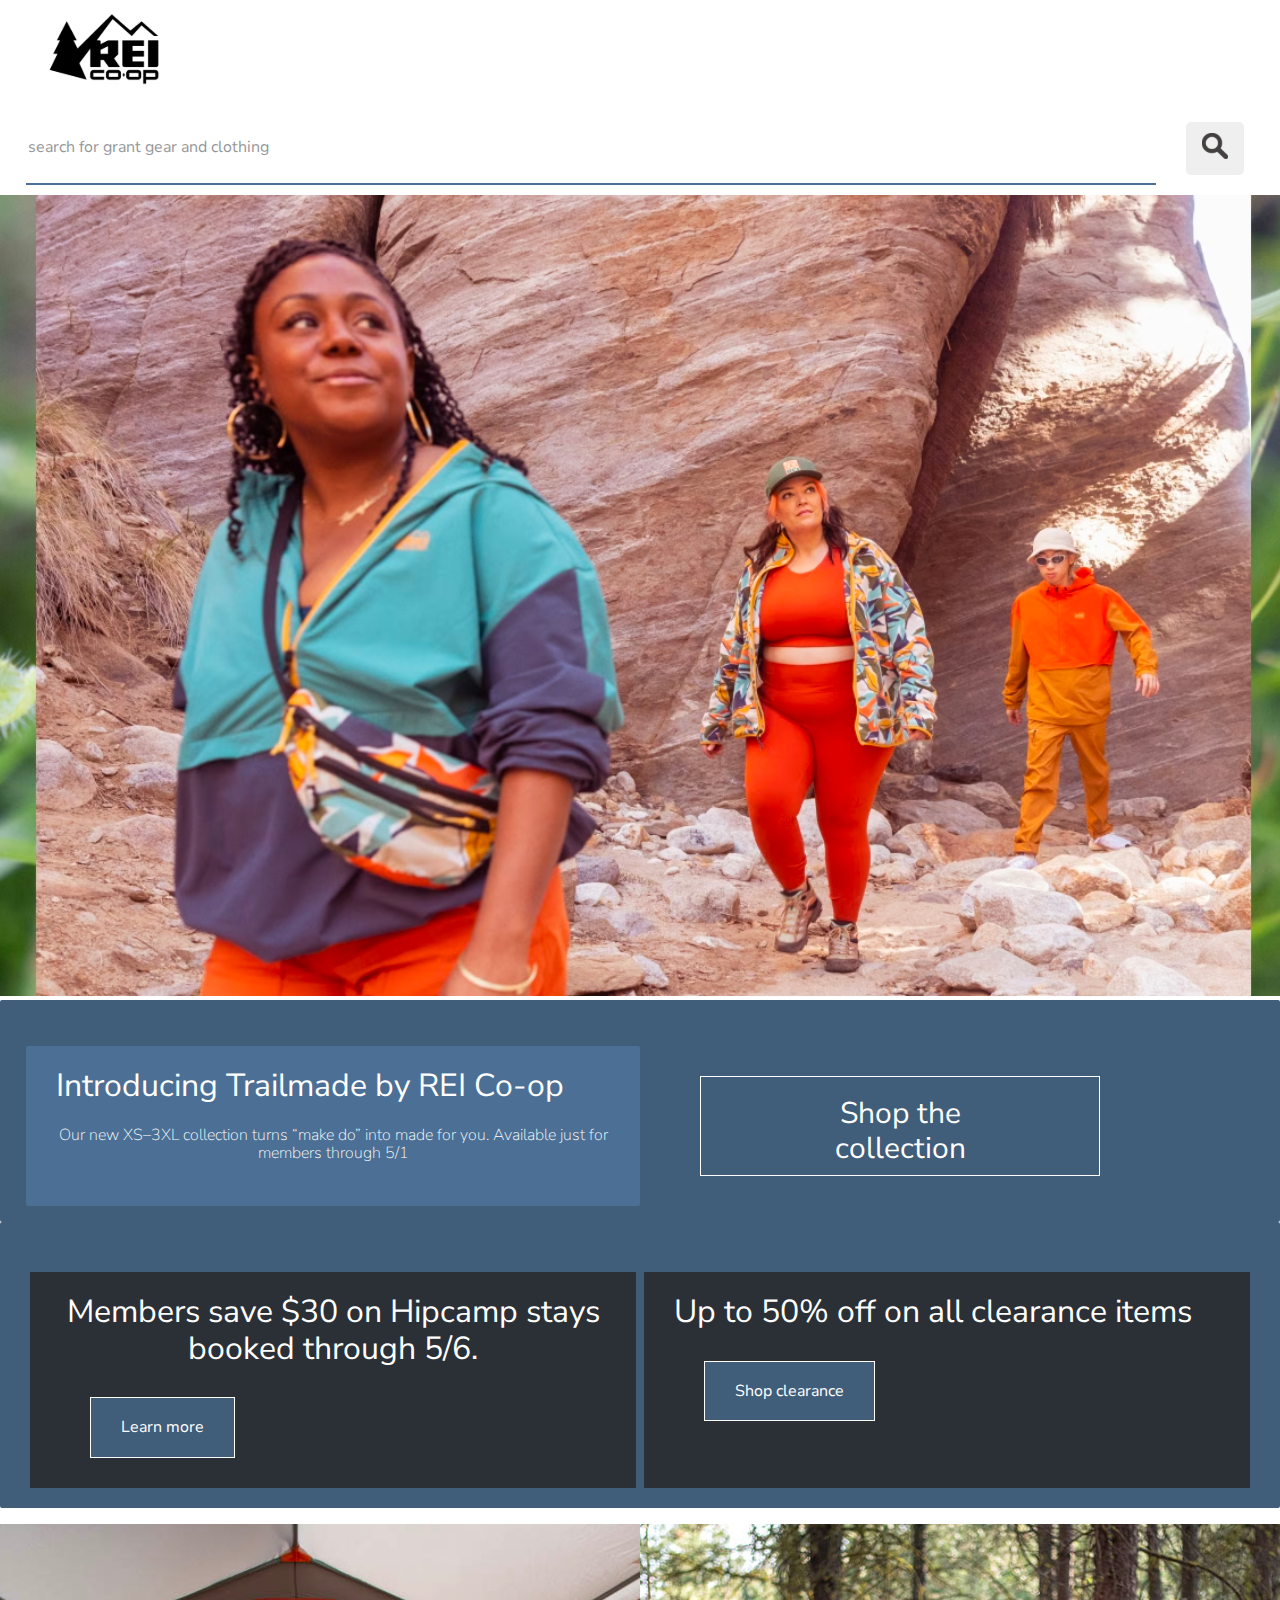
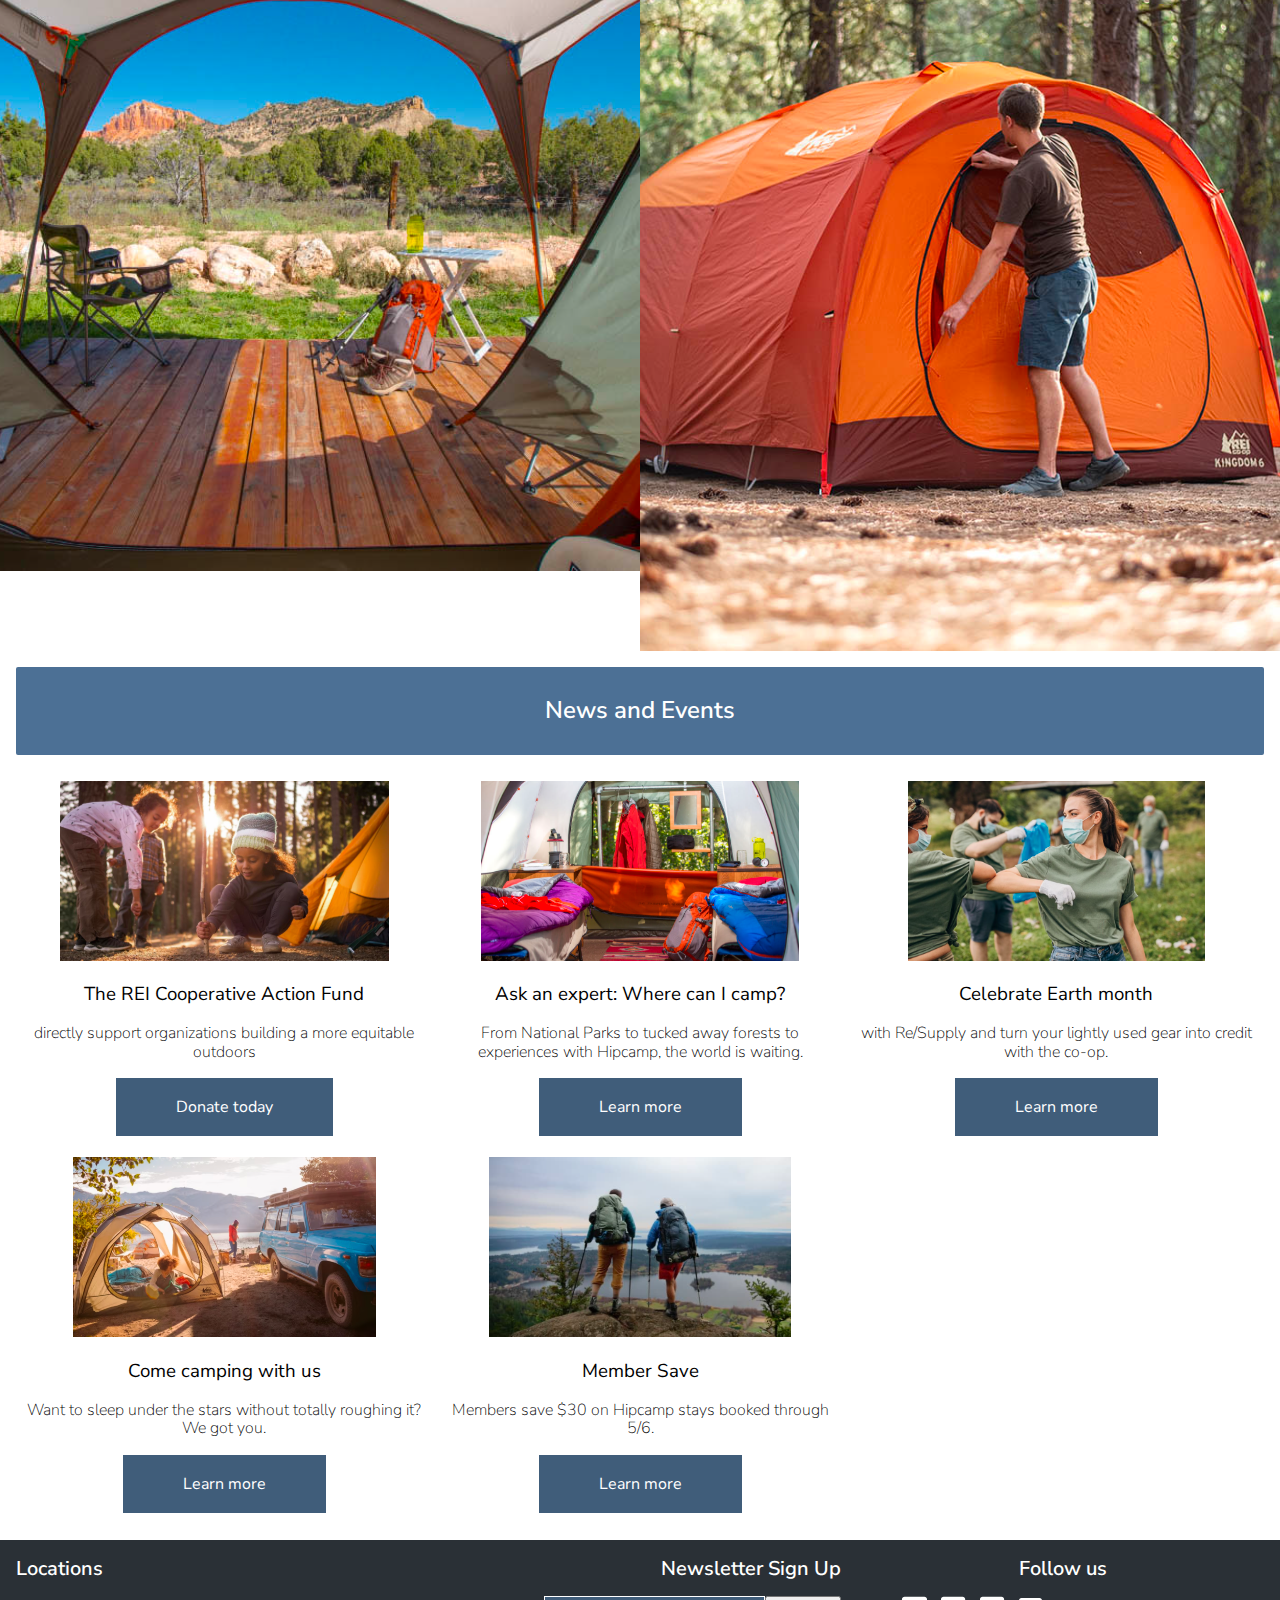
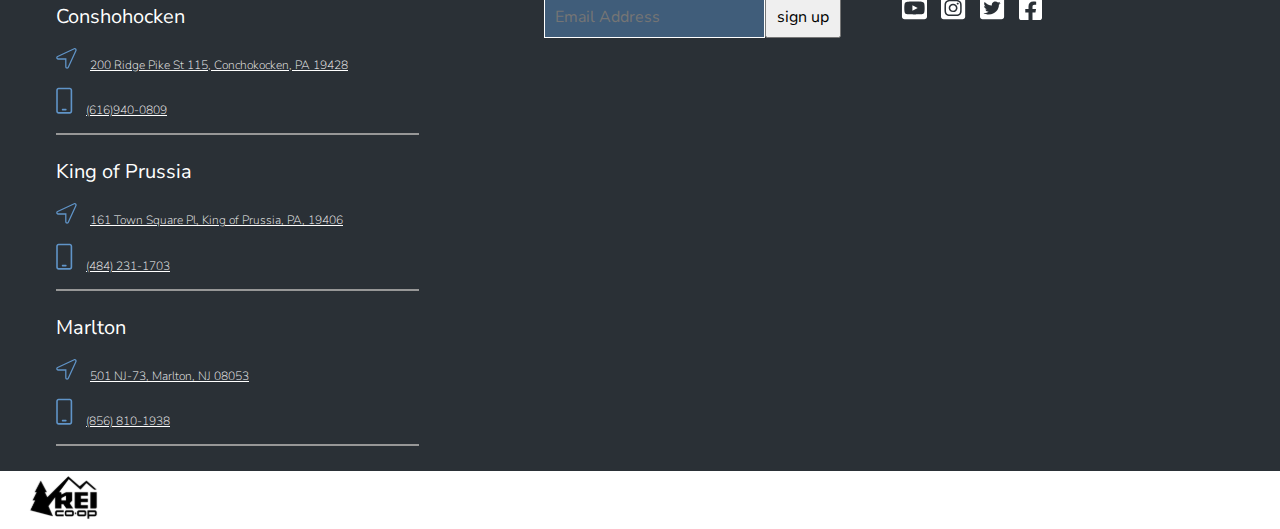
==== commit 26c32115: "week6" ====
--- a/deploy/index.html
+++ b/deploy/index.html
@@ -5,9 +5,13 @@
     <meta charset="UTF-8">
     <meta name="viewport" content="width=device-width, initial-scale=1.0">
     <meta http-equiv="X-UA-Compatible" content="ie=edge">
-    <link rel="stylesheet" href="css/styles.css?ckcachebust=705622691">
+    <link rel="preconnect" href="https://fonts.googleapis.com">
+    <link rel="preconnect" href="https://fonts.gstatic.com" crossorigin>
+    <link href="https://fonts.googleapis.com/css2?family=Nunito+Sans:wght@200;300;400;500;800&display=swap" rel="stylesheet">
+    <link rel="stylesheet" href="css/styles.css"> 
     <title>Starting Template</title>
   </head>
+  <body>
 
     <!--logoheader-->
     <section class="shop container">
@@ -22,7 +26,7 @@
       <div class="content">
         <form action="#">
           <input type="text" placeholder="search for grant gear and clothing">
-          <button> <img src="img/search.svg" alt="reipic1"> </button>
+          <button> <img src="img/search.svg" alt="search"> </button>
         </form>
       </div>
     </section>
@@ -45,7 +49,7 @@
             <p>Our new XS–3XL collection turns “make do” into made for you. Available just for members through 5/1</p>
           </li>
           <li>
-            <button>Shop the collection</button>
+            <span><button>Shop the collection</button></span>
           </li>
         </ul>
       </div>
@@ -174,7 +178,7 @@
       </form>
     </div>
 
-    <div class="follow-us">
+    <div class="follow">
       <h2>Follow us</h2>
       <ul>  
         </li>
@@ -195,7 +199,7 @@
 
 
 <section>
-    <script src="js/scripts-min.js?ckcachebust=705622691"></script>
+    <script src="js/scripts-min.js"></script>
   </body>
 <section>
 </html>
--- a/deploy/css/styles.css
+++ b/deploy/css/styles.css
@@ -416,6 +416,26 @@
 /* =============
     Typography
 ============= */
+body {
+  font-family: "Nunito Sans", sans-serif;
+}
+
+h1 {
+  font-weight: 400;
+}
+
+h2 {
+  font-weight: 600;
+}
+
+h3 {
+  font-weight: 400;
+}
+
+p {
+  font-weight: 100;
+}
+
 /* =============
     Buttons
 ============= */
@@ -522,12 +542,12 @@
 .introducing.container .introducing-content p, .introducing.container .introducing-content h1, .introducing.container .introducing-content button {
   padding: 15px 10px;
 }
-@media (min-width: 768px) {
+@media (min-width: 576px) {
   .introducing.container li {
     display: block;
   }
 }
-@media (min-width: 576px) {
+@media (min-width: 768px) {
   .introducing.container li {
     display: block;
   }
@@ -548,6 +568,7 @@
   border: 1px solid white;
   background-color: #405D7A;
   color: white;
+  display: flex;
 }
 .introducing button {
   border: 1px solid white;
@@ -555,11 +576,38 @@
   background-color: #405D7A;
   color: white;
   margin: 30px 60px;
+  display: flex;
+}
+.introducing button:hover {
+  background-color: #364E66;
+  transition: 0.5s;
 }
 .introducing ul {
   padding-left: 10px;
   padding-right: 10px;
 }
+.introducing span button {
+  font-size: 30px;
+  display: flex;
+}
+@media (min-width: 576px) {
+  .introducing span button {
+    width: 450px;
+    height: 100px;
+  }
+}
+@media (min-width: 768px) {
+  .introducing span button {
+    width: 300px;
+    height: 100px;
+  }
+}
+@media (min-width: 992px) {
+  .introducing span button {
+    width: 400px;
+    height: 100px;
+  }
+}
 
 /* =============
     Location
@@ -567,16 +615,20 @@
 .location .h2, .location h3, .location p {
   color: #FFFFFF;
 }
-.location h3 {
-  font-size: 20px;
-}
-@media (min-width: 768px) {
+@media (min-width: 576px) {
   .location .content {
     display: grid;
     grid-template-columns: 50% auto;
     gap: 20px;
   }
 }
+@media (min-width: 768px) {
+  .location .content {
+    display: grid;
+    grid-template-columns: repeat(3, 1fr);
+    gap: 20px;
+  }
+}
 @media (min-width: 992px) {
   .location .content {
     grid-template-columns: repeat(3, 1fr);
@@ -600,6 +652,10 @@
 }
 .location ul a {
   color: #FFFFFF;
+}
+.location ul a:hover {
+  color: #5E92C6;
+  transition: 0.5s;
 }
 .location li {
   display: none;
@@ -628,10 +684,58 @@
 .location button {
   padding: 10px 10px;
 }
+.location .newsletter form, .location .newsletter h2 {
+  display: flex;
+  flex-flow: wrap;
+  justify-content: right;
+}
+.location .follow h2 {
+  display: inline-block;
+  display: flex;
+  flex-flow: wrap;
+}
+@media (min-width: 576px) {
+  .location .follow h2 {
+    justify-content: left;
+  }
+}
+@media (min-width: 768px) {
+  .location .follow h2 {
+    justify-content: center;
+  }
+}
+@media (min-width: 992px) {
+  .location .follow h2 {
+    justify-content: center;
+  }
+}
+.location .follow img:hover {
+  border-bottom: 2px solid #D6E2EE;
+  transition: 0.5s;
+  padding: 5px;
+}
 
 .footer-color {
   background-color: #2A3036;
   color: #FFFFFF;
+}
+@media (min-width: 576px) {
+  .footer-color h2 {
+    font-size: 20px;
+  }
+}
+@media (min-width: 768px) {
+  .footer-color h2 {
+    font-size: 20px;
+  }
+}
+@media (min-width: 992px) {
+  .footer-color h2 {
+    font-size: 20px;
+  }
+}
+.footer-color h3 {
+  font-size: 20px;
 }
 
 /* =============
@@ -688,6 +792,10 @@
   background-color: #405D7A;
   color: white;
   padding: 20px 60px;
+}
+.news button:hover {
+  background-color: #30455A;
+  transition: 0.5s;
 }
 
 /* =============
@@ -714,6 +822,10 @@
   flex: 50px;
   margin: 20px;
 }
+.shop button:hover {
+  background-color: #A6C6E5;
+  transition: 0.5s;
+}
 .shop input {
   color: #405D7A;
   display: flex;
@@ -723,6 +835,10 @@
   margin: 10px;
   font-size: 16px;
 }
+.shop input:hover {
+  background-color: #D6E2EE;
+  transition: 0.5s;
+}
 .shop ::placeholder {
   color: #2A3036;
   opacity: 0.5;
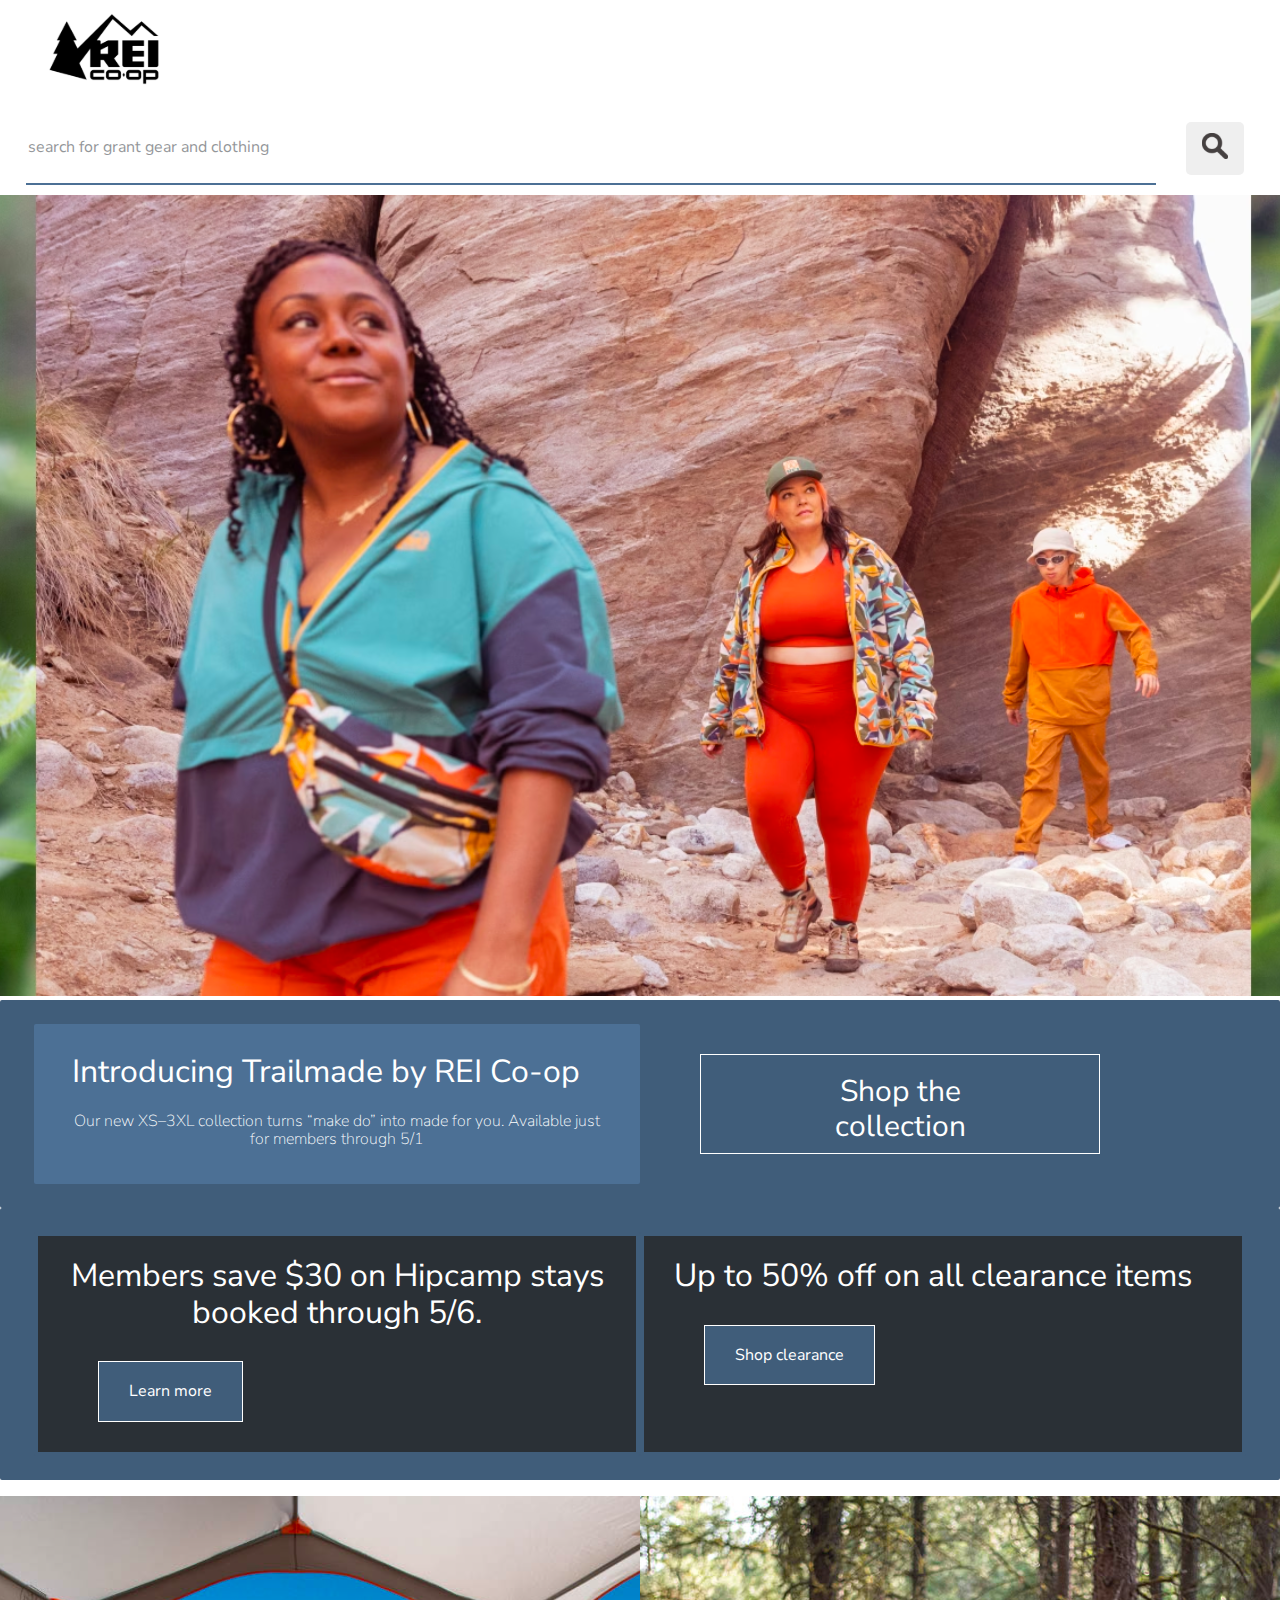
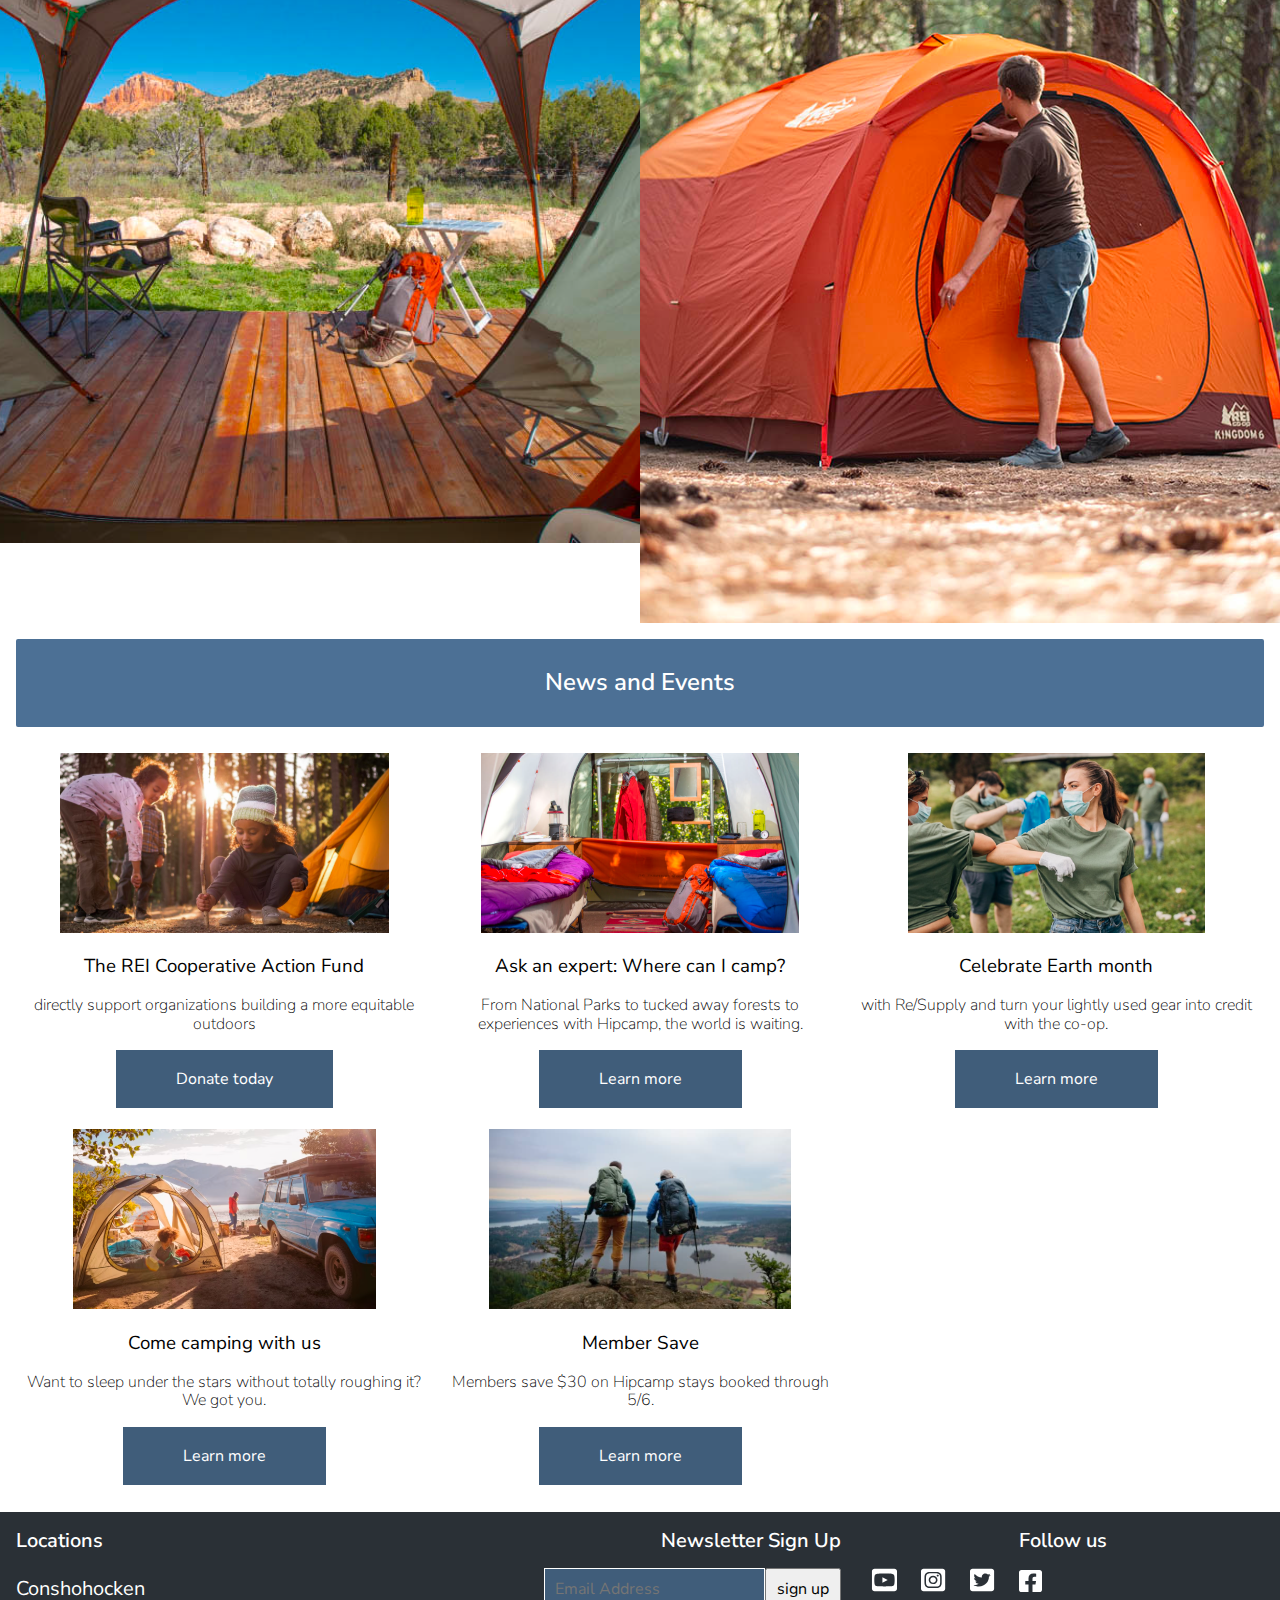
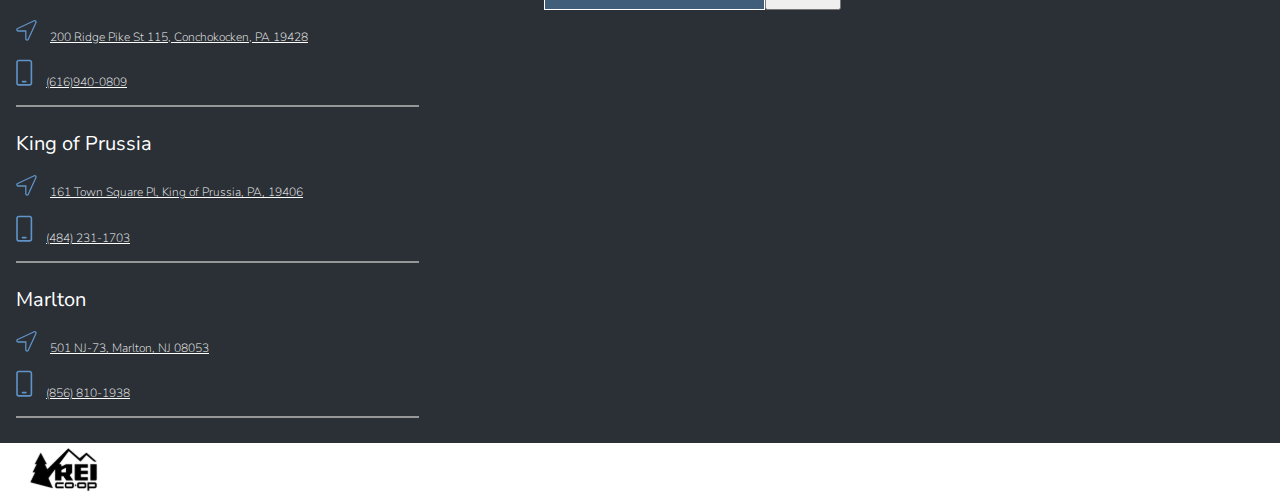
==== commit 6772b831: "week-7" ====
--- a/deploy/index.html
+++ b/deploy/index.html
@@ -6,11 +6,12 @@
     <meta name="viewport" content="width=device-width, initial-scale=1.0">
     <meta http-equiv="X-UA-Compatible" content="ie=edge">
     <link rel="preconnect" href="https://fonts.googleapis.com">
-    <link rel="preconnect" href="https://fonts.gstatic.com" crossorigin>
+    <link rel="preconnect" href="https://fonts.gstatic.com?ckcachebust=CEF374945E8DA91E5E4F4F9B3487E200" crossorigin>
     <link href="https://fonts.googleapis.com/css2?family=Nunito+Sans:wght@200;300;400;500;800&display=swap" rel="stylesheet">
-    <link rel="stylesheet" href="css/styles.css"> 
+    <link rel="stylesheet" href="css/styles.css?ckcachebust=705974439"> 
     <title>Starting Template</title>
   </head>
+
   <body>
 
     <!--logoheader-->
@@ -20,7 +21,7 @@
       </div>
     </section>
 
-     <!--Search Bar-->
+    <!--Search Bar-->
 
     <section class="shop container">
       <div class="content">
@@ -34,13 +35,13 @@
     <!--image1-->
 
     <section>
-      <img class="large-images" src="img/image 1.svg" alt="reipic1">
-    </section>
-  </body>
-
-  <!--Introducing-->
-
-  <body>
+      <img class="large-images" src= "img/image1.svg" alt="reipic1">
+    </section>
+  
+
+    <!--Introducing-->
+
+  
     <section class="introducing container outline content-spacing">
       <div class="content">
         <ul>
@@ -83,123 +84,121 @@
         </ul>
       </div>
     </section>
-
-<!--News and Events-->
-<section class="news container">
-  <div class="content center-align outline">
-    <h2>News and Events</h2>
-  </div>
-</section>
-</body>
-  <section class="news container"> 
+    <!--News and Events-->
+    <section class="news container">
+      <div class="content center-align outline">
+      <h2>News and Events</h2>
+      </div>
+    </section>
+
+    <section class="news container"> 
+      <div class="content">
+        <ul>
+          <li>
+            <div class="content-spacing">
+              <img src="img/image4.svg" alt="reipic4">
+              <h3>The REI Cooperative Action Fund</h3>
+              <p>directly support organizations building a more equitable outdoors</p>
+              <button>Donate today</button>
+            </div>
+          </li>
+          <li>
+            <div class="content-spacing">
+              <img src="img/image5.svg" alt="reipic5">
+              <h3>Ask an expert: Where can I camp?</h3>
+              <p>From National Parks to tucked away forests to experiences with Hipcamp, the world is waiting.</p>
+            <button>Learn more</button>
+            </div>
+          </li>
+          <li>
+            <div class="content-spacing">
+              <img src="img/image6.svg" alt="reipic6">
+              <h3>Celebrate Earth month</h3>
+              <p>with Re/Supply and turn your lightly used gear into credit with the co-op.</p>
+              <button>Learn more</button>
+          </div>
+          </li>
+          <li>
+            <div class="content-spacing">
+            <img src="img/image7.svg" alt="reipic7">
+              <h3>Come camping with us</h3>
+              <p>Want to sleep under the stars without totally roughing it? We got you.</p>
+            <button>Learn more</button>
+            </div>
+          </li>
+          <li>
+            <div class="content-spacing">
+            <img src="img/image8.svg" alt="reipic8">
+              <h3>Member Save</h3>
+              <p>Members save $30 on Hipcamp stays booked through 5/6.</p>
+              <button>Learn more</button>
+          </div>
+          </li>
+        </ul>
+      </div> 
+    </section>
+
+    <!--Footer-->
+
+    <footer class="location container footer-color button-dark">
+      <div class="content">
+        <div class="location footer-color">
+          <h2>Locations</h2>
+
+
+          <ul>
+
+            <li class="border-bottom">
+              <h3>Conshohocken</h3>
+              <p><img src="img/arrow.svg" alt="arrow"> <a href="#">200 Ridge Pike St 115, Conchokocken, PA 19428</a></p>
+              <p><img src="img/phone.svg" alt="phone"> <a href="#">(616)940-0809</a></p>
+            </li>
+
+            <li class="border-bottom">
+              <h3>King of Prussia</h3>
+              <p><img src="img/arrow.svg" alt="arrow"> <a href="#">161 Town Square Pl, King of Prussia, PA, 19406</a></p>
+              <p><img src="img/phone.svg" alt="phone"> <a href="#">(484) 231-1703</a></p>
+            </li>
+
+            <li class="border-bottom">
+              <h3>Marlton</h3>
+              <p><img src="img/arrow.svg" alt="arrow"> <a href="#">501 NJ-73, Marlton, NJ 08053</a></p>
+              <p><img src="img/phone.svg" alt="phone"> <a href="#">(856) 810-1938</a></p>
+            </li>
+
+          </ul>
+        </div>
+        
+        <div class="newsletter">
+          <h2>Newsletter Sign Up</h2>
+          <form action="#"> 
+            <input type="text" placeholder="Email Address">
+            <button>sign up</button>
+          </form>
+        </div>
+
+        <div class="follow">
+          <h2>Follow us</h2>
+          <ul>  
+            <li>
+              <img src="img/youtube.svg" alt="youtube"/>
+              <img src="img/insta.svg" alt="insta"/>
+              <img src="img/twitter.svg" alt="twitter"/>
+              <img src="img/facebook.svg" alt="facebook"/>
+            </li>
+          </ul>
+        </div>
+      </div>
+    </footer>
+    <section class="container">
     <div class="content">
-      <ul>
-        <li>
-          <div class="content-spacing">
-            <img src="img/image4.svg" alt="reipic4">
-            <h3>The REI Cooperative Action Fund</h3>
-            <p>directly support organizations building a more equitable outdoors</p>
-            <button>Donate today</button>
-          </div>
-        </li>
-        <li>
-          <div class="content-spacing">
-            <img src="img/image5.svg" alt="reipic5">
-            <h3>Ask an expert: Where can I camp?</h3>
-            <p>From National Parks to tucked away forests to experiences with Hipcamp, the world is waiting.</p>
-           <button>Learn more</button>
-          </div>
-        </li>
-        <li>
-          <div class="content-spacing">
-            <img src="img/image6.svg" alt="reipic6">
-            <h3>Celebrate Earth month</h3>
-            <p>with Re/Supply and turn your lightly used gear into credit with the co-op.</p>
-            <button>Learn more</button>
-         </div>
-        </li>
-        <li>
-          <div class="content-spacing">
-           <img src="img/image7.svg" alt="reipic7">
-            <h3>Come camping with us</h3>
-            <p>Want to sleep under the stars without totally roughing it? We got you.</p>
-           <button>Learn more</button>
-          </div>
-        </li>
-        <li>
-          <div class="content-spacing">
-           <img src="img/image8.svg" alt="reipic8">
-            <h3>Member Save</h3>
-            <p>Members save $30 on Hipcamp stays booked through 5/6.</p>
-            <button>Learn more</button>
-         </div>
-        </li>
-      </ul>
-   </div> 
-  </section>
-<body>
-
-<!--Footer-->
-
-<footer class="location container footer-color button-dark">
-  <div class="content">
-    <div class="location footer-color">
-      <h2>Locations</h2>
-
-
-      <ul>
-
-        <li class="border-bottom">
-          <h3>Conshohocken</h3>
-          <p><img src="img/arrow.svg" alt="arrow"> <a href="#">200 Ridge Pike St 115, Conchokocken, PA 19428</a></p>
-          <p><img src="img/phone.svg" alt="phone"> <a href="#">(616)940-0809</a></p>
-        </li>
-
-        <li class="border-bottom">
-          <h3>King of Prussia</h3>
-          <p><img src="img/arrow.svg" alt="arrow"> <a href="#">161 Town Square Pl, King of Prussia, PA, 19406</a></p>
-          <p><img src="img/phone.svg" alt="phone"> <a href="#">(484) 231-1703</a></p>
-        </li>
-
-        <li class="border-bottom">
-          <h3>Marlton</h3>
-          <p><img src="img/arrow.svg" alt="arrow"> <a href="#">501 NJ-73, Marlton, NJ 08053</a></p>
-          <p><img src="img/phone.svg" alt="phone"> <a href="#">(856) 810-1938</a></p>
-        </li>
-
-      </ul>
-    </div>
-    
-    <div class="newsletter">
-      <h2>Newsletter Sign Up</h2>
-      <form action="#"> 
-        <input type="text" placeholder="Email Address">
-        <button>sign up</button>
-      </form>
-    </div>
-
-    <div class="follow">
-      <h2>Follow us</h2>
-      <ul>  
-        </li>
-          <img src="img/youtube.svg" alt="youtube">
-          <img src="img/insta.svg" alt="insta">
-          <img src="img/twitter.svg" alt="twitter">
-          <img src="img/facebook.svg" alt="facebook">
-        </li>
-      </ul>
-    </div>
-
-</footer>
-<section class="container">
- <div class="content">
-   <img src="img/reifooter.svg" alt="reilogofooter">
-  </div>
-</section>
-
-
-<section>
-    <script src="js/scripts-min.js"></script>
+      <img src="img/reifooter.svg" alt="reilogofooter"/>
+      </div>
+    </section>
+
+
+    <section>
+      <script src="js/scripts-min.js?ckcachebust=705974439"></script>
+    </section>
   </body>
-<section>
 </html>
--- a/deploy/css/styles.css
+++ b/deploy/css/styles.css
@@ -343,6 +343,7 @@
   border: 0px solid #4C7095;
   background-color: #4c7095;
   border-radius: 2px;
+  padding: 8px;
 }
 .outline h2 {
   color: #FFFFFF;
@@ -359,8 +360,10 @@
   grid-area: content;
 }
 
-.content-spacing ul {
-  padding-top: 30px;
+.container {
+  display: grid;
+  grid-template-columns: 1fr auto 1fr;
+  grid-template-areas: ". content .";
 }
 
 .content-spacing2 {
@@ -469,44 +472,14 @@
   padding: 15px 0px;
 }
 header li {
-  display: none;
-}
-@media (min-width: 768px) {
-  header li {
-    display: block;
-  }
-}
-@media (min-width: 576px) {
-  header li {
-    display: block;
-  }
-}
-@media (min-width: 992px) {
-  header li {
-    display: block;
-  }
+  list-style: none;
 }
 
 /* =============
     Footer
 ============= */
 li {
-  display: none;
-}
-@media (min-width: 768px) {
-  li {
-    display: block;
-  }
-}
-@media (min-width: 576px) {
-  li {
-    display: block;
-  }
-}
-@media (min-width: 992px) {
-  li {
-    display: block;
-  }
+  list-style: none;
 }
 
 /* =============
@@ -540,22 +513,8 @@
   color: #FFFFFF;
 }
 .introducing.container .introducing-content p, .introducing.container .introducing-content h1, .introducing.container .introducing-content button {
+  display: flex;
   padding: 15px 10px;
-}
-@media (min-width: 576px) {
-  .introducing.container li {
-    display: block;
-  }
-}
-@media (min-width: 768px) {
-  .introducing.container li {
-    display: block;
-  }
-}
-@media (min-width: 992px) {
-  .introducing.container li {
-    display: block;
-  }
 }
 .introducing.container .outline-spacing p, .introducing.container .outline-spacing h1, .introducing.container .outline-spacing button {
   display: flex;
@@ -638,8 +597,12 @@
   border-bottom: 2px solid #979797;
   margin: 25px 0 25px 0;
 }
+.location ul {
+  padding-left: 0px;
+}
 .location ul img {
   padding-right: 10px;
+  padding-left: 0px;
 }
 .location ul h5 {
   font-size: 16px;
@@ -658,22 +621,7 @@
   transition: 0.5s;
 }
 .location li {
-  display: none;
-}
-@media (min-width: 768px) {
-  .location li {
-    display: block;
-  }
-}
-@media (min-width: 576px) {
-  .location li {
-    display: block;
-  }
-}
-@media (min-width: 992px) {
-  .location li {
-    display: block;
-  }
+  list-style: none;
 }
 .location input {
   border: 1px solid white;
@@ -690,9 +638,7 @@
   justify-content: right;
 }
 .location .follow h2 {
-  display: inline-block;
-  display: flex;
-  flex-flow: wrap;
+  display: flex;
 }
 @media (min-width: 576px) {
   .location .follow h2 {
@@ -706,6 +652,25 @@
 }
 @media (min-width: 992px) {
   .location .follow h2 {
+    justify-content: center;
+  }
+}
+.location .follow img {
+  display: inline-block;
+}
+@media (min-width: 576px) {
+  .location .follow img {
+    justify-content: left;
+  }
+}
+@media (min-width: 768px) {
+  .location .follow img {
+    justify-content: center;
+    margin-left: 10px;
+  }
+}
+@media (min-width: 992px) {
+  .location .follow img {
     justify-content: center;
   }
 }
@@ -747,6 +712,12 @@
 .news.container ul {
   padding-left: 0%;
 }
+@media (min-width: 576px) {
+  .news.container ul {
+    display: grid;
+    grid-template-columns: 1fr;
+  }
+}
 @media (min-width: 768px) {
   .news.container ul {
     display: grid;
@@ -763,24 +734,6 @@
   list-style: none;
   text-align: center;
   padding: 10px;
-}
-.news.container li {
-  display: none;
-}
-@media (min-width: 768px) {
-  .news.container li {
-    display: block;
-  }
-}
-@media (min-width: 576px) {
-  .news.container li {
-    display: block;
-  }
-}
-@media (min-width: 992px) {
-  .news.container li {
-    display: block;
-  }
 }
 .news input {
   border: 1px solid white;
